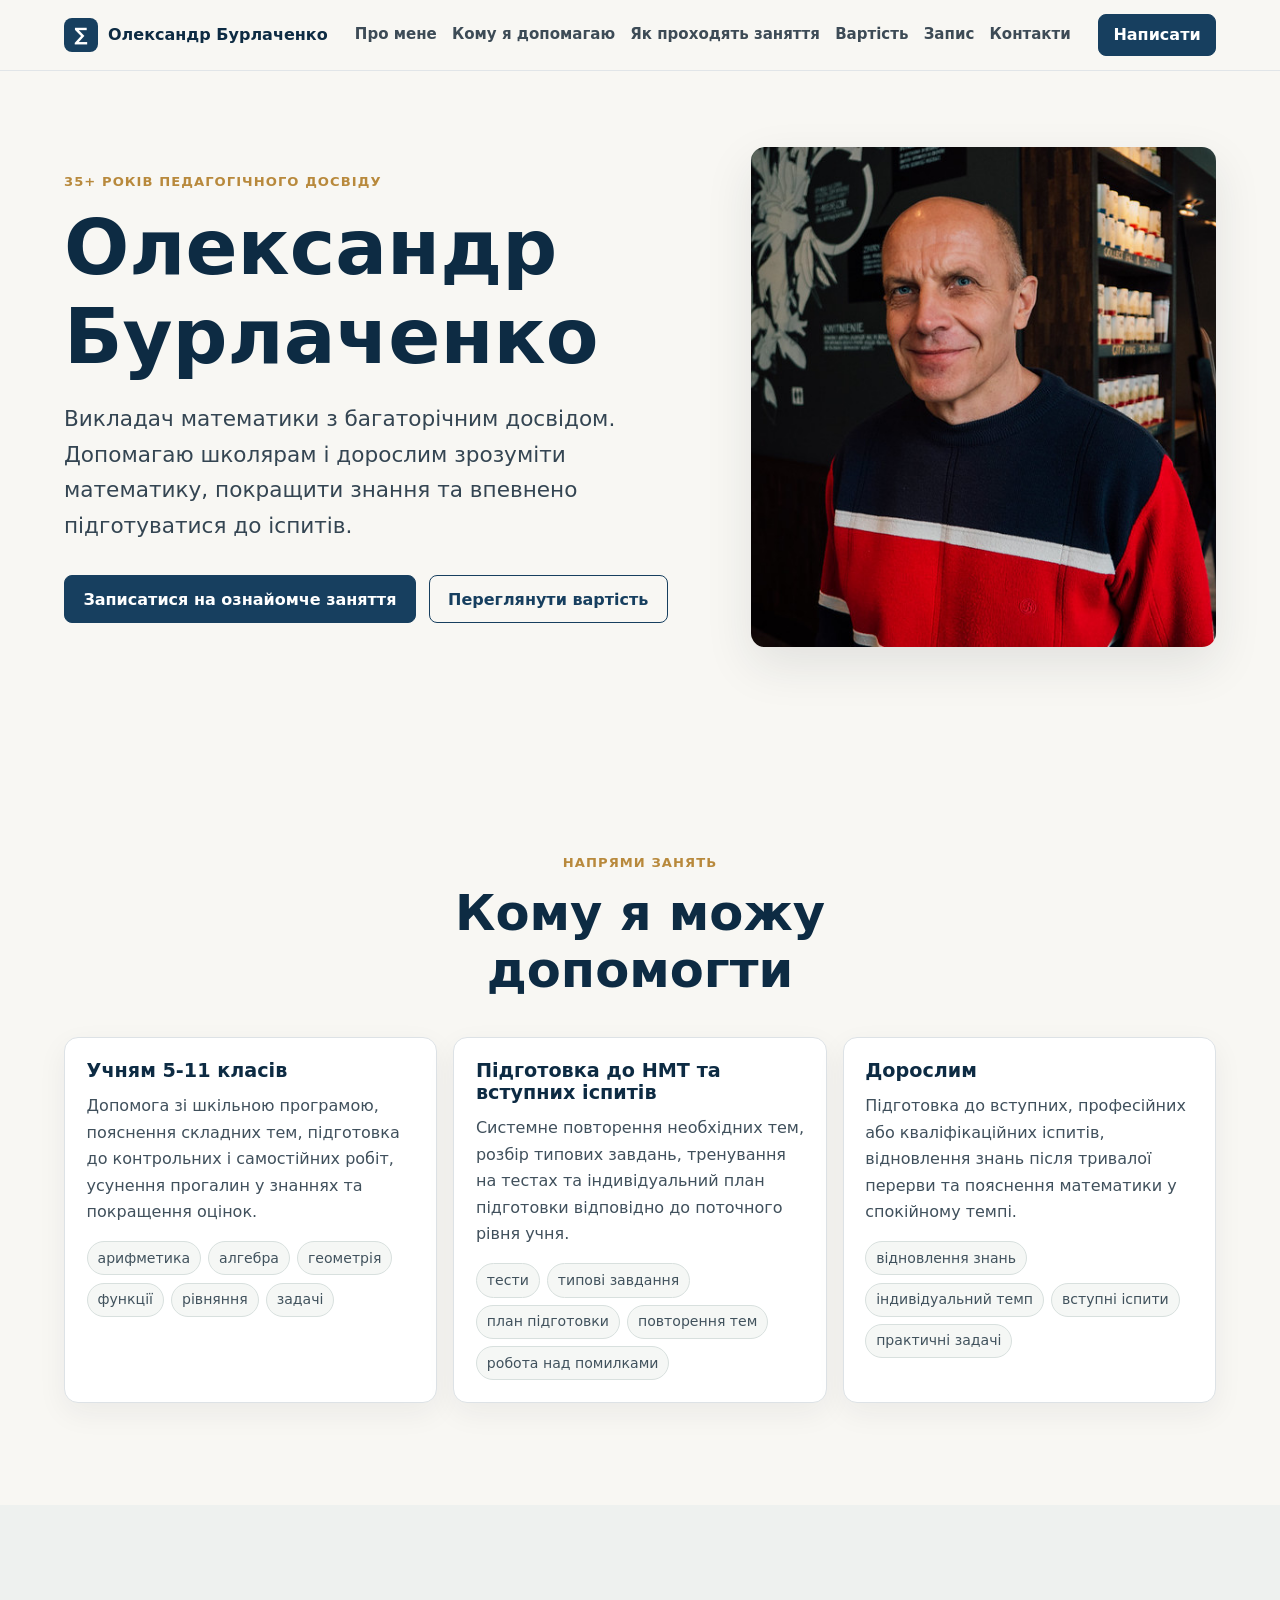
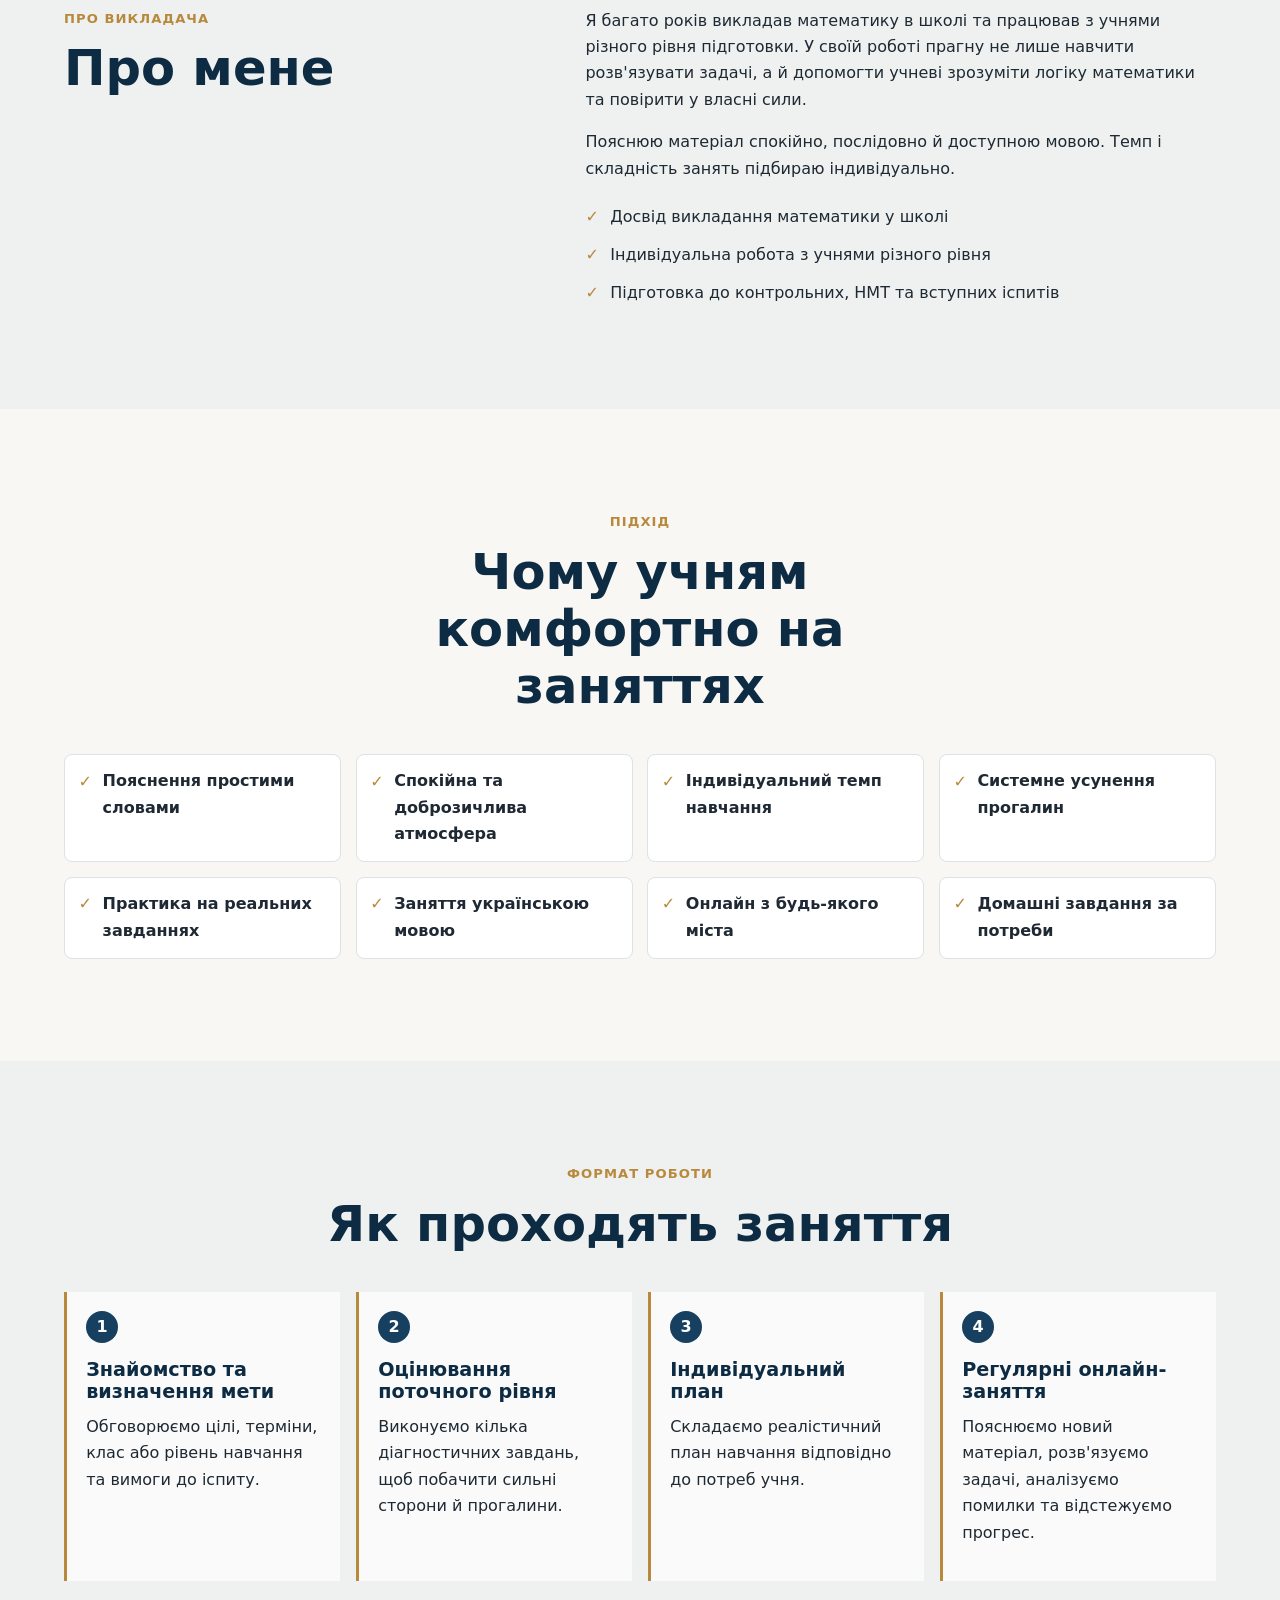
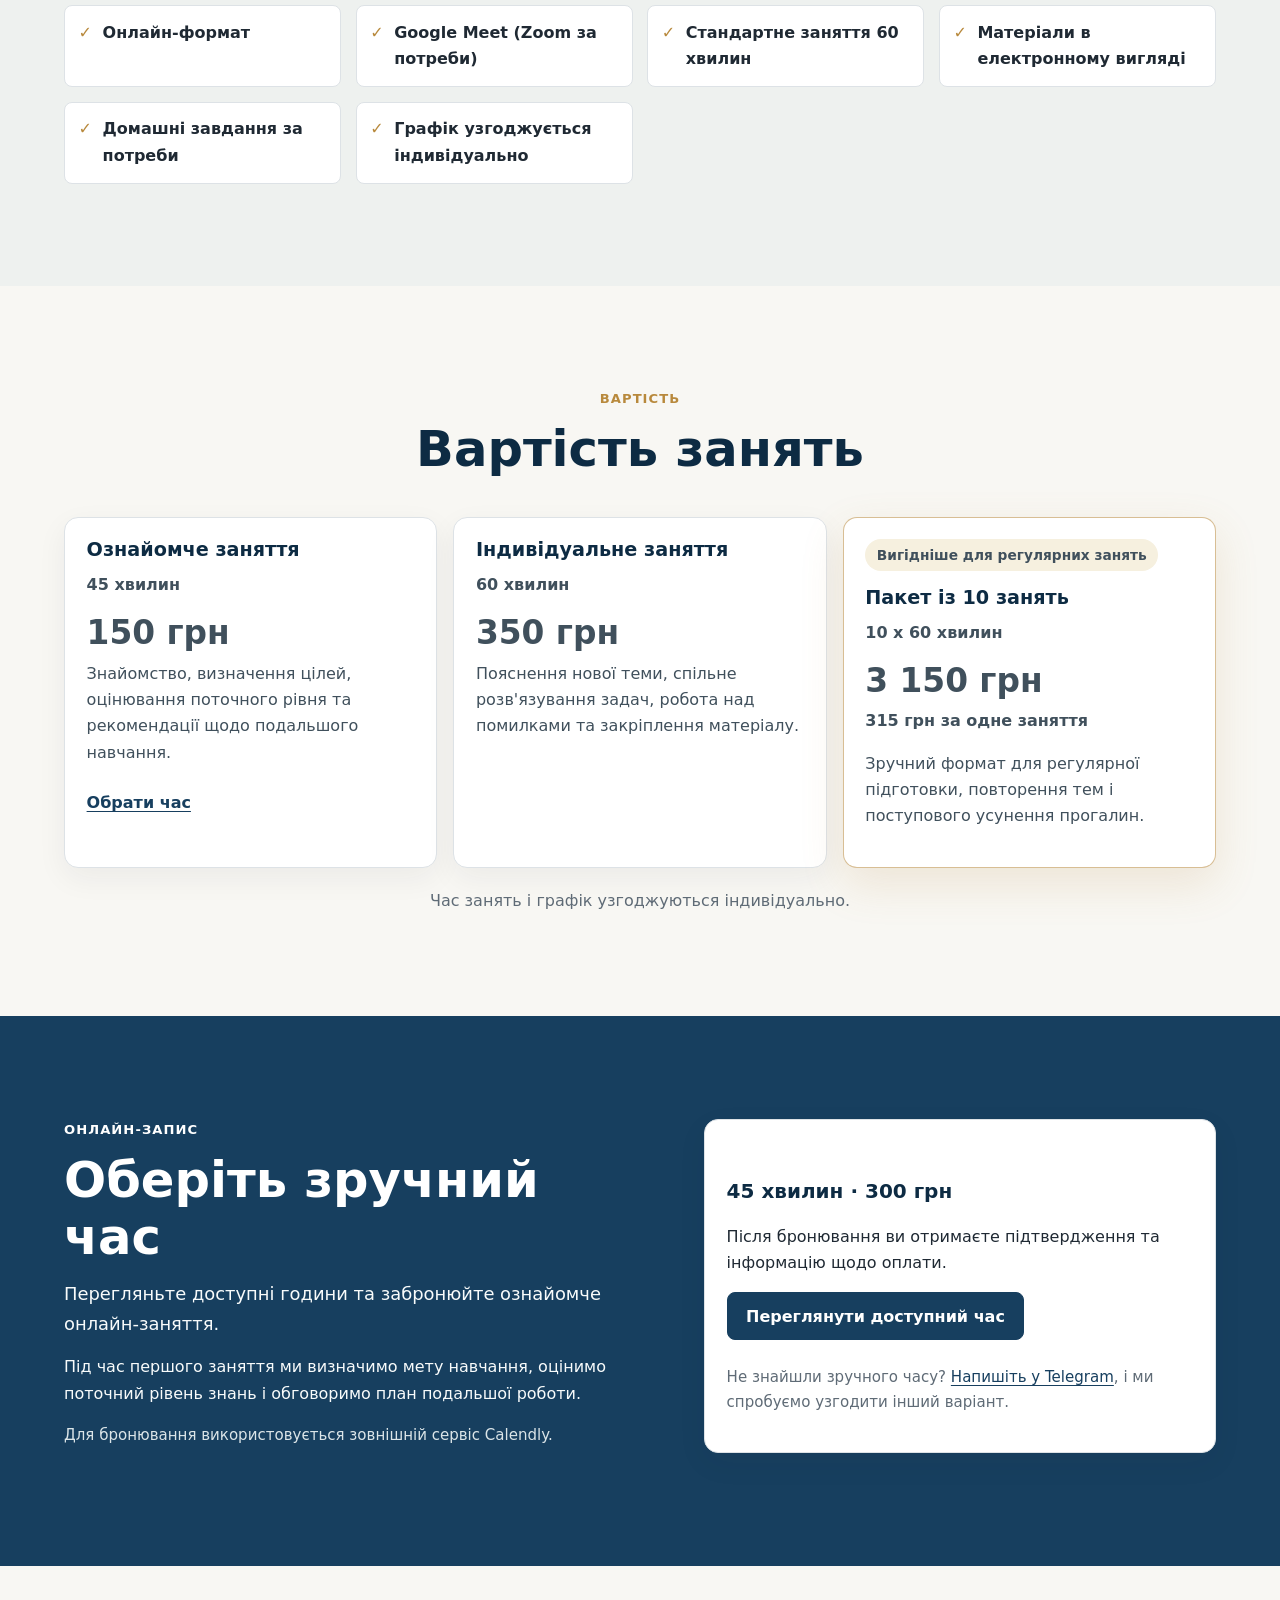
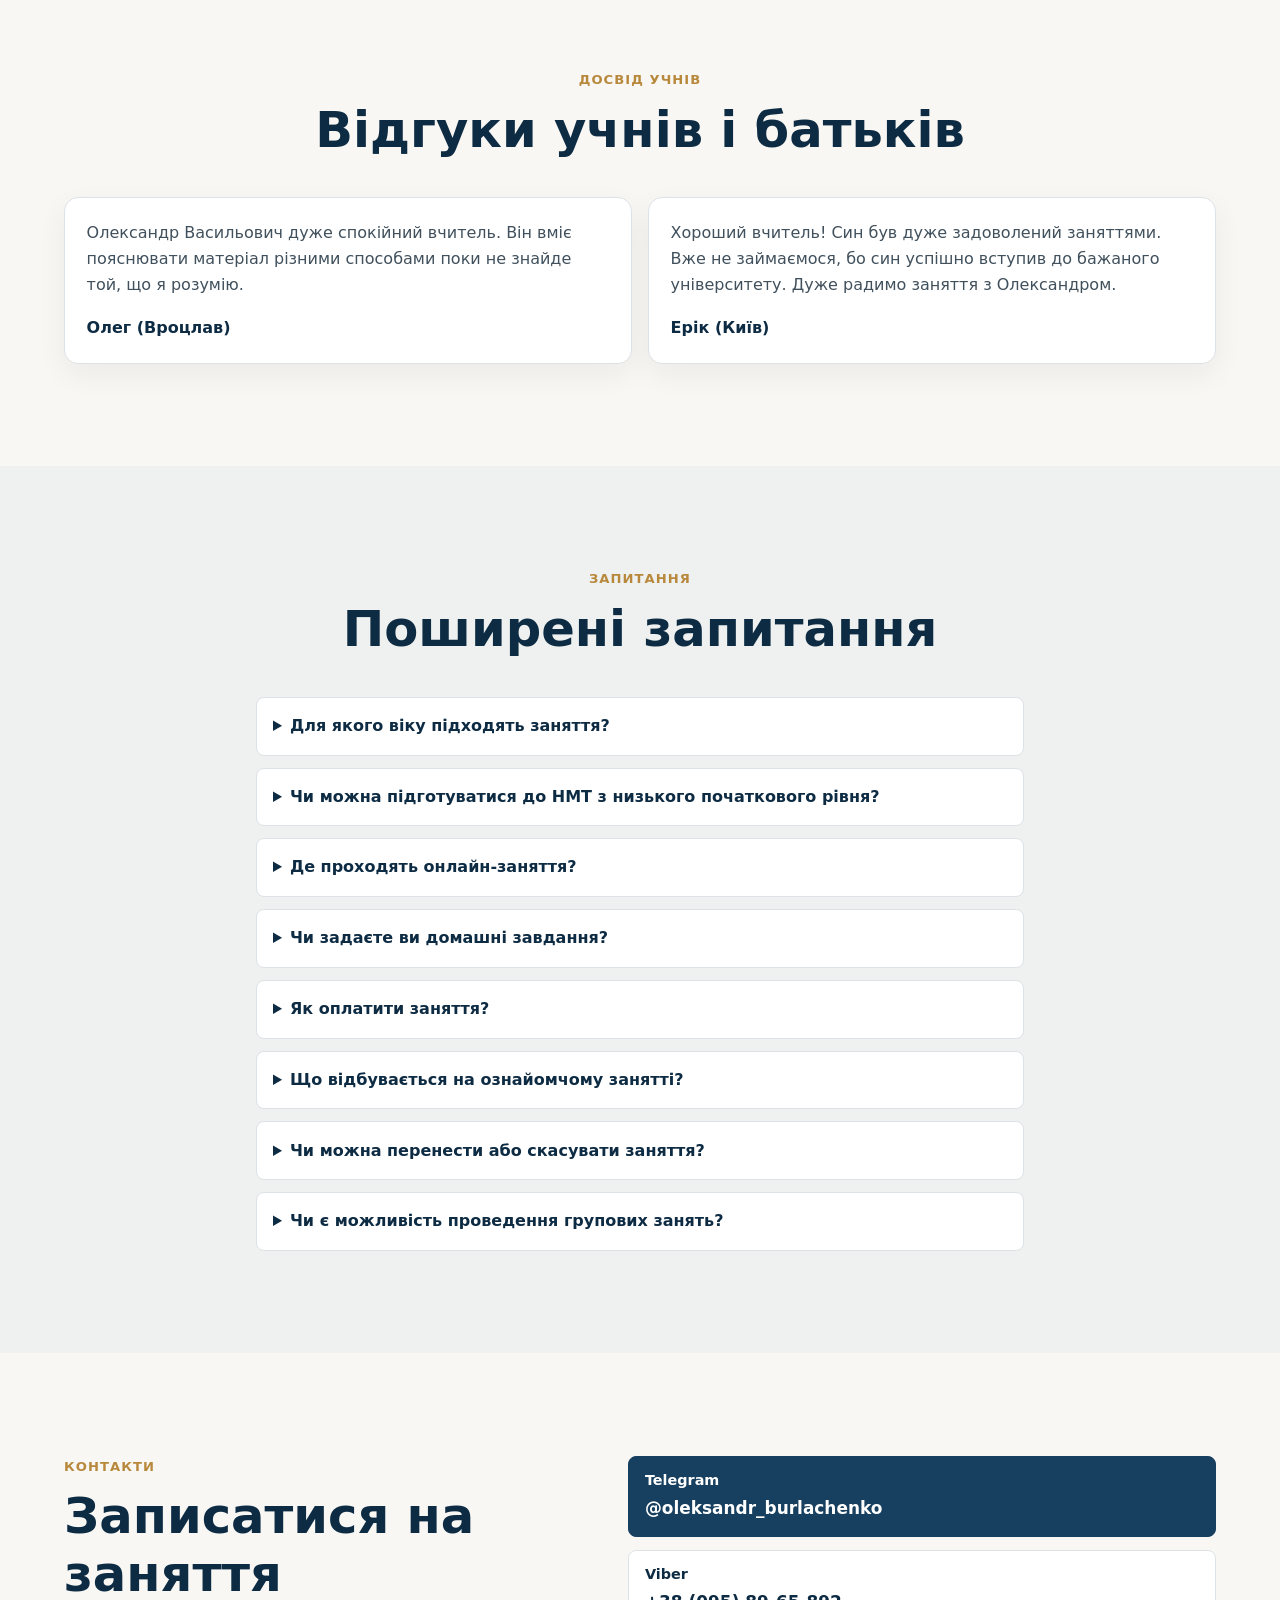
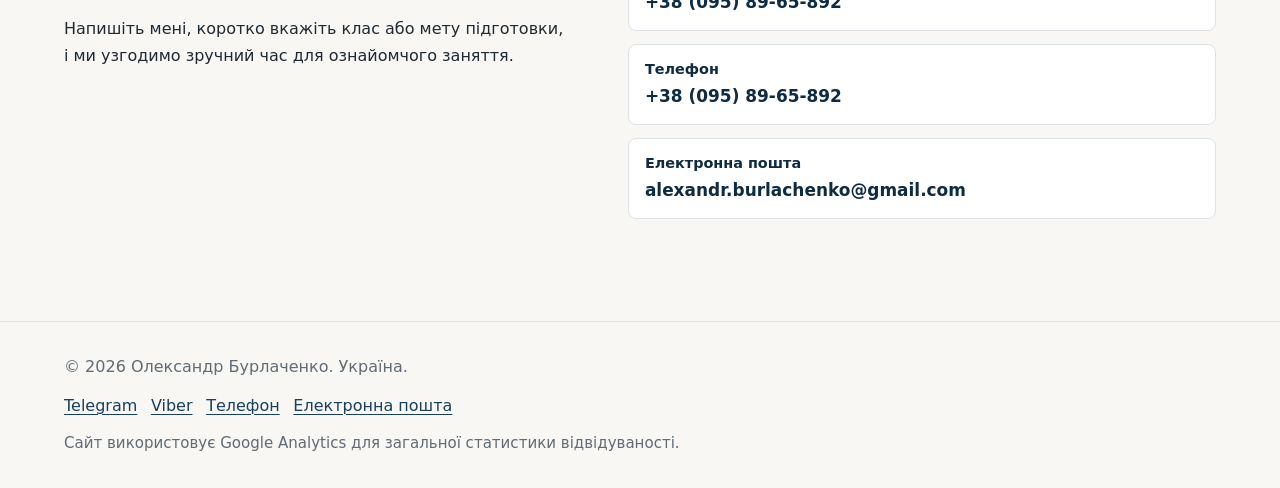
==== index.html @ 0cbf322b "Deploy website" ====
<!DOCTYPE html><html lang="uk"><head><meta charset="utf-8"><meta name="viewport" content="width=device-width, initial-scale=1"><title>Олександр Бурлаченко — онлайн-викладач математики</title><meta name="description" content="Онлайн-заняття з математики для учнів 5-11 класів і дорослих. Підготовка до НМТ та вступних іспитів, допомога зі шкільною програмою."><link rel="canonical" href="https://oleksandr.burlachenko.com/"><link rel="icon" href="/favicon.svg" type="image/svg+xml"><link rel="manifest" href="/site.webmanifest"><meta name="theme-color" content="#173f5f"><meta property="og:type" content="website"><meta property="og:title" content="Олександр Бурлаченко — онлайн-викладач математики"><meta property="og:description" content="Онлайн-заняття з математики для учнів 5-11 класів і дорослих. Підготовка до НМТ та вступних іспитів, допомога зі шкільною програмою."><meta property="og:url" content="https://oleksandr.burlachenko.com/"><meta property="og:image" content="https://oleksandr.burlachenko.com/images/og-image.webp"><meta property="og:locale" content="uk_UA"><meta name="twitter:card" content="summary_large_image"><meta name="twitter:title" content="Олександр Бурлаченко — онлайн-викладач математики"><meta name="twitter:description" content="Онлайн-заняття з математики для учнів 5-11 класів і дорослих. Підготовка до НМТ та вступних іспитів, допомога зі шкільною програмою."><meta name="twitter:image" content="https://oleksandr.burlachenko.com/images/og-image.webp"><script async src="https://www.googletagmanager.com/gtag/js?id=G-PFE939JR4S"></script><script>window.dataLayer = window.dataLayer || [];
function gtag(){dataLayer.push(arguments);}
gtag("js", new Date());
gtag("config", "G-PFE939JR4S");</script><script type="application/ld+json">{"@context":"https://schema.org","@type":"Person","name":"Олександр Бурлаченко","jobTitle":"Онлайн-викладач математики","url":"https://oleksandr.burlachenko.com","image":"https://oleksandr.burlachenko.com/images/teacher-portrait.jpg","address":{"@type":"PostalAddress","addressCountry":"UA"},"sameAs":["https://t.me/oleksandr_burlachenko"]}</script><script type="application/ld+json">{"@context":"https://schema.org","@type":"Service","name":"Онлайн-заняття з математики","description":"Онлайн-заняття з математики для учнів 5-11 класів і дорослих. Підготовка до НМТ та вступних іспитів, допомога зі шкільною програмою.","provider":{"@type":"Person","name":"Олександр Бурлаченко"},"areaServed":"Україна","serviceType":"Онлайн-репетиторство з математики","offers":[{"@type":"Offer","name":"Ознайомче заняття","price":150,"priceCurrency":"UAH","description":"Знайомство, визначення цілей, оцінювання поточного рівня та рекомендації щодо подальшого навчання."},{"@type":"Offer","name":"Індивідуальне заняття","price":350,"priceCurrency":"UAH","description":"Пояснення нової теми, спільне розв'язування задач, робота над помилками та закріплення матеріалу."},{"@type":"Offer","name":"Пакет із 10 занять","price":3150,"priceCurrency":"UAH","description":"Зручний формат для регулярної підготовки, повторення тем і поступового усунення прогалин."}],"potentialAction":{"@type":"ReserveAction","target":"https://calendly.com/alexandr-burlachenko/45min","name":"Ознайомче заняття"}}</script><link rel="stylesheet" href="/_astro/BaseLayout.DnYz9kGp.css"></head><body><header class="site-header"><div class="container header-inner"><a class="brand" href="/" aria-label="Олександр Бурлаченко, головна сторінка"><span class="brand-mark" aria-hidden="true">∑</span><span>Олександр Бурлаченко</span></a><nav class="nav" aria-label="Основна навігація"><a href="#about">Про мене</a><a href="#audience">Кому я допомагаю</a><a href="#process">Як проходять заняття</a><a href="#pricing">Вартість</a><a href="#booking">Запис</a><a href="#contact">Контакти</a></nav><a class="button button-small" href="https://t.me/oleksandr_burlachenko" target="_blank" rel="noopener noreferrer">Написати</a></div></header><main><section class="hero section"><div class="container hero-grid"><div class="hero-copy"><p class="eyebrow">35+ років педагогічного досвіду</p><h1>Олександр Бурлаченко</h1><p class="lead">Викладач математики з багаторічним досвідом. Допомагаю школярам і дорослим зрозуміти математику, покращити знання та впевнено підготуватися до іспитів.</p><div class="hero-actions"><a class="button" href="#booking">Записатися на ознайомче заняття</a><a class="button button-secondary" href="#pricing">Переглянути вартість</a></div></div><figure class="portrait-wrap"><img src="/images/teacher-portrait.jpg" width="780" height="500" alt="Портрет викладача математики Олександр Бурлаченко" decoding="async" fetchpriority="high"></figure></div></section><section id="audience" class="section"><div class="container"><div class="section-heading"><p class="eyebrow">Напрями занять</p><h2>Кому я можу допомогти</h2></div><div class="card-grid"><article class="card"><h3>Учням 5-11 класів</h3><p>Допомога зі шкільною програмою, пояснення складних тем, підготовка до контрольних і самостійних робіт, усунення прогалин у знаннях та покращення оцінок.</p><ul class="tag-list" aria-label="Теми: Учням 5-11 класів"><li>арифметика</li><li>алгебра</li><li>геометрія</li><li>функції</li><li>рівняння</li><li>задачі</li></ul></article><article class="card"><h3>Підготовка до НМТ та вступних іспитів</h3><p>Системне повторення необхідних тем, розбір типових завдань, тренування на тестах та індивідуальний план підготовки відповідно до поточного рівня учня.</p><ul class="tag-list" aria-label="Теми: Підготовка до НМТ та вступних іспитів"><li>тести</li><li>типові завдання</li><li>план підготовки</li><li>повторення тем</li><li>робота над помилками</li></ul></article><article class="card"><h3>Дорослим</h3><p>Підготовка до вступних, професійних або кваліфікаційних іспитів, відновлення знань після тривалої перерви та пояснення математики у спокійному темпі.</p><ul class="tag-list" aria-label="Теми: Дорослим"><li>відновлення знань</li><li>індивідуальний темп</li><li>вступні іспити</li><li>практичні задачі</li></ul></article></div></div></section><section id="about" class="section section-muted"><div class="container two-column"><div class="section-heading left"><p class="eyebrow">Про викладача</p><h2>Про мене</h2></div><div class="prose"><p>Я багато років викладав математику в школі та працював з учнями різного рівня підготовки. У своїй роботі прагну не лише навчити розв&#39;язувати задачі, а й допомогти учневі зрозуміти логіку математики та повірити у власні сили.</p><p>Пояснюю матеріал спокійно, послідовно й доступною мовою. Темп і складність занять підбираю індивідуально.</p><ul class="check-list"><li>Досвід викладання математики у школі</li><li>Індивідуальна робота з учнями різного рівня</li><li>Підготовка до контрольних, НМТ та вступних іспитів</li></ul></div></div></section><section class="section"><div class="container"><div class="section-heading"><p class="eyebrow">Підхід</p><h2>Чому учням комфортно на заняттях</h2></div><ul class="benefit-grid"><li>Пояснення простими словами</li><li>Спокійна та доброзичлива атмосфера</li><li>Індивідуальний темп навчання</li><li>Системне усунення прогалин</li><li>Практика на реальних завданнях</li><li>Заняття українською мовою</li><li>Онлайн з будь-якого міста</li><li>Домашні завдання за потреби</li></ul></div></section><section id="process" class="section section-muted"><div class="container"><div class="section-heading"><p class="eyebrow">Формат роботи</p><h2>Як проходять заняття</h2></div><div class="steps"><article class="step"><span aria-hidden="true">1</span><h3>Знайомство та визначення мети</h3><p>Обговорюємо цілі, терміни, клас або рівень навчання та вимоги до іспиту.</p></article><article class="step"><span aria-hidden="true">2</span><h3>Оцінювання поточного рівня</h3><p>Виконуємо кілька діагностичних завдань, щоб побачити сильні сторони й прогалини.</p></article><article class="step"><span aria-hidden="true">3</span><h3>Індивідуальний план</h3><p>Складаємо реалістичний план навчання відповідно до потреб учня.</p></article><article class="step"><span aria-hidden="true">4</span><h3>Регулярні онлайн-заняття</h3><p>Пояснюємо новий матеріал, розв&#39;язуємо задачі, аналізуємо помилки та відстежуємо прогрес.</p></article></div><ul class="detail-list"><li>Онлайн-формат</li><li>Google Meet (Zoom за потреби)</li><li>Стандартне заняття 60 хвилин</li><li>Матеріали в електронному вигляді</li><li>Домашні завдання за потреби</li><li>Графік узгоджується індивідуально</li></ul></div></section><section id="pricing" class="section"><div class="container"><div class="section-heading"><p class="eyebrow">Вартість</p><h2>Вартість занять</h2></div><div class="pricing-grid"><article class="price-card"><h3>Ознайомче заняття</h3><p class="duration">45 хвилин</p><p class="price">150 грн</p><p>Знайомство, визначення цілей, оцінювання поточного рівня та рекомендації щодо подальшого навчання.</p><a class="text-link" href="#booking">Обрати час</a></article><article class="price-card"><h3>Індивідуальне заняття</h3><p class="duration">60 хвилин</p><p class="price">350 грн</p><p>Пояснення нової теми, спільне розв&#39;язування задач, робота над помилками та закріплення матеріалу.</p></article><article class="price-card highlighted"><p class="badge">Вигідніше для регулярних занять</p><h3>Пакет із 10 занять</h3><p class="duration">10 x 60 хвилин</p><p class="price">3 150 грн</p><p class="price-note">315 грн за одне заняття</p><p>Зручний формат для регулярної підготовки, повторення тем і поступового усунення прогалин.</p></article></div><p class="section-note">Час занять і графік узгоджуються індивідуально.</p></div></section><section id="booking" class="section section-accent"><div class="container booking-panel"><div><p class="eyebrow">Онлайн-запис</p><h2>Оберіть зручний час</h2><p class="lead-small">Перегляньте доступні години та забронюйте ознайомче онлайн-заняття.</p><p>Під час першого заняття ми визначимо мету навчання, оцінимо поточний рівень знань і обговоримо план подальшої роботи.</p><p class="privacy-note">Для бронювання використовується зовнішній сервіс Calendly.</p></div><div class="booking-card" data-calendly-booking><h3>Ознайомче заняття</h3><p class="booking-summary">45 хвилин · 300 грн</p><p>Після бронювання ви отримаєте підтвердження та інформацію щодо оплати.</p><a class="button" href="https://calendly.com/alexandr-burlachenko/45min" target="_blank" rel="noopener noreferrer" aria-label="Переглянути доступний час у Calendly, відкриється на новій сторінці">Переглянути доступний час<span class="sr-only"> — відкриється на новій сторінці</span></a><p class="fallback-contact"><br>Не знайшли зручного часу? <a href="https://t.me/oleksandr_burlachenko" target="_blank" rel="noopener noreferrer">Напишіть у Telegram</a>, і ми спробуємо узгодити інший варіант.</p></div></div></section><section class="section"><div class="container"><div class="section-heading"><p class="eyebrow">Досвід учнів</p><h2>Відгуки учнів і батьків</h2></div><div class="testimonial-grid"><blockquote class="testimonial"><p>Олександр Васильович дуже спокійний вчитель. Він вміє пояснювати матеріал різними способами поки не знайде той, що я розумію.</p><footer>Олег (Вроцлав)</footer></blockquote><blockquote class="testimonial"><p>Хороший вчитель! Син був дуже задоволений заняттями. Вже не займаємося, бо син успішно вступив до бажаного університету. Дуже радимо заняття з Олександром.</p><footer>Ерік (Київ)</footer></blockquote></div></div></section><section class="section section-muted"><div class="container narrow"><div class="section-heading"><p class="eyebrow">Запитання</p><h2>Поширені запитання</h2></div><div class="faq-list"><details><summary>Для якого віку підходять заняття?</summary><p>Заняття підходять для учнів 5-11 класів, абітурієнтів і дорослих, яким потрібно відновити або систематизувати знання з математики.</p></details><details><summary>Чи можна підготуватися до НМТ з низького початкового рівня?</summary><p>Так, але план і темп підготовки залежать від поточного рівня, часу до іспиту та регулярності занять. На ознайомчому занятті ми визначимо реалістичний маршрут.</p></details><details><summary>Де проходять онлайн-заняття?</summary><p>Заняття проходять онлайн через узгоджену платформу відеозв&#39;язку (Google Meet або Zoom). Матеріали та завдання надсилаються в електронному вигляді.</p></details><details><summary>Чи задаєте ви домашні завдання?</summary><p>Так, за потреби. Домашні завдання допомагають закріпити матеріал, але їхній обсяг підбирається індивідуально.</p></details><details><summary>Як оплатити заняття?</summary><p>Інформація для оплати надсилається після підтвердження заняття. Онлайн-оплата на сайті наразі не використовується.</p></details><details><summary>Що відбувається на ознайомчому занятті?</summary><p>Ми обговорюємо мету навчання, виконуємо кілька діагностичних завдань, визначаємо сильні сторони й прогалини та домовляємося про подальший план.</p></details><details><summary>Чи можна перенести або скасувати заняття?</summary><p>Так. Будь ласка, повідомте про перенесення або скасування якомога раніше, бажано не пізніше ніж за 6 годин до початку заняття.</p></details><details><summary>Чи є можливість проведення групових занять?</summary><p>Так. Будь-ласка пишіть на пошту або в Телеграм, щоб домовитися.</p></details></div></div></section><section id="contact" class="section"><div class="container contact-panel"><div><p class="eyebrow">Контакти</p><h2>Записатися на заняття</h2><p>Напишіть мені, коротко вкажіть клас або мету підготовки, і ми узгодимо зручний час для ознайомчого заняття.</p></div><div class="contact-actions" aria-label="Способи зв'язку"><a class="contact-link primary" href="https://t.me/oleksandr_burlachenko" target="_blank" rel="noopener noreferrer"><span>Telegram</span><strong>@oleksandr_burlachenko</strong></a><a class="contact-link" href="viber://chat?number=%2B380958965892"><span>Viber</span><strong>+38 (095) 89-65-892</strong></a><a class="contact-link" href="tel:+380958965892"><span>Телефон</span><strong>+38 (095) 89-65-892</strong></a><a class="contact-link" href="mailto:alexandr.burlachenko+lessons@gmail.com"><span>Електронна пошта</span><strong>alexandr.burlachenko@gmail.com</strong></a></div></div></section></main><footer class="site-footer"><div class="container footer-inner"><p>© 2026 Олександр Бурлаченко. Україна.</p><nav aria-label="Контакти у футері"><a href="https://t.me/oleksandr_burlachenko" target="_blank" rel="noopener noreferrer">Telegram</a><a href="viber://chat?number=%2B380958965892">Viber</a><a href="tel:+380958965892">Телефон</a><a href="mailto:alexandr.burlachenko+lessons@gmail.com">Електронна пошта</a></nav><p class="privacy-note">Сайт використовує Google Analytics для загальної статистики відвідуваності.</p></div></footer></body></html>
---- _astro/BaseLayout.DnYz9kGp.css ----
:root{--color-background:#f8f7f3;--color-surface:#fff;--color-text:#1f2933;--color-muted:#5f6b76;--color-primary:#173f5f;--color-primary-dark:#0d2b43;--color-accent:#b8893c;--color-accent-soft:#f6f0df;--color-border:#dde2e6;--color-focus:#855f15;--radius-sm:.5rem;--radius-md:.875rem;--content-width:72rem;--shadow-soft:0 18px 48px #1f29331a}*{box-sizing:border-box}html{scroll-behavior:smooth;scroll-padding-top:5rem}body{background:var(--color-background);color:var(--color-text);text-rendering:optimizelegibility;margin:0;font-family:Inter,ui-sans-serif,system-ui,-apple-system,BlinkMacSystemFont,Segoe UI,sans-serif;font-size:16px;line-height:1.65}body::selection{background:var(--color-accent-soft)}img,svg{max-width:100%;display:block}a{color:var(--color-primary);text-underline-offset:.18em;text-decoration-thickness:.08em}a:hover{color:var(--color-primary-dark)}:focus-visible{outline:3px solid var(--color-focus);outline-offset:4px}h1,h2,h3,p{margin-top:0}h1,h2,h3{color:var(--color-primary-dark);letter-spacing:0;line-height:1.15}h1{max-width:12ch;margin-bottom:1.25rem;font-size:clamp(2.45rem,8vw,4.8rem)}h2{margin-bottom:.85rem;font-size:clamp(2rem,5vw,3.1rem)}h3{margin-bottom:.7rem;font-size:1.2rem}p{margin-bottom:1rem}ul{margin:0;padding:0}.container{width:min(100% - 2rem, var(--content-width));margin-inline:auto}.narrow{width:min(100% - 2rem,48rem)}.section{padding:clamp(3.5rem,8vw,6.5rem) 0}.section-muted{background:#eef1ef}.section-accent{background:var(--color-primary);color:#f8fbfb}.section-accent h2,.section-accent h3,.section-accent .eyebrow{color:#fff}.section-heading{text-align:center;max-width:42rem;margin:0 auto 2.4rem}.section-heading.left{text-align:left;margin:0}.eyebrow{color:var(--color-accent);letter-spacing:.08em;text-transform:uppercase;margin-bottom:.7rem;font-size:.82rem;font-weight:760}.lead{color:#344552;max-width:41rem;font-size:clamp(1.12rem,2vw,1.35rem)}.lead-small{font-size:1.12rem}.button{border:1px solid var(--color-primary);border-radius:var(--radius-sm);background:var(--color-primary);color:#fff;text-align:center;cursor:pointer;justify-content:center;align-items:center;min-height:3rem;padding:.82rem 1.15rem;font-weight:760;line-height:1.2;text-decoration:none;display:inline-flex}.button:hover{background:var(--color-primary-dark);color:#fff}.button:disabled{cursor:wait;opacity:.78}.button-secondary{color:var(--color-primary);background:0 0}.button-secondary:hover{color:var(--color-primary-dark);background:#e9efe9}.button-small{white-space:nowrap;min-height:2.55rem;padding:.64rem .9rem}.text-link{margin-top:.5rem;font-weight:760;display:inline-flex}.site-header{z-index:20;backdrop-filter:blur(12px);background:#f8f7f3f0;border-bottom:1px solid #dde2e6cc;position:sticky;top:0}.header-inner{align-items:center;gap:1rem;min-height:4.35rem;display:flex}.brand{color:var(--color-primary-dark);align-items:center;gap:.65rem;font-weight:820;text-decoration:none;display:inline-flex}.brand-mark{border-radius:var(--radius-sm);background:var(--color-primary);color:#fff;place-items:center;width:2.1rem;height:2.1rem;font-size:1.15rem;display:inline-grid}.nav{flex-wrap:wrap;flex:1;justify-content:center;gap:.35rem .95rem;font-size:.94rem;display:flex}.nav a{color:#3d4b56;font-weight:650;text-decoration:none}.hero{padding-top:clamp(2.8rem,6vw,5rem)}.hero-grid{grid-template-columns:minmax(0,1.05fr) minmax(18rem,.8fr);align-items:center;gap:clamp(2rem,6vw,5rem);display:grid}.hero-actions{flex-wrap:wrap;gap:.8rem;margin-top:2rem;display:flex}.portrait-wrap{margin:0}.portrait-wrap img{aspect-ratio:3/2;border-radius:var(--radius-md);object-fit:cover;object-position:center;width:100%;box-shadow:var(--shadow-soft)}.portrait-wrap figcaption{color:var(--color-muted);text-align:center;margin-top:.85rem;font-size:.93rem}.card-grid,.pricing-grid{grid-template-columns:repeat(3,minmax(0,1fr));gap:1rem;display:grid}.testimonial-grid{grid-template-columns:repeat(auto-fit,minmax(min(100%,20rem),1fr));gap:1rem;display:grid}.card,.price-card,.testimonial,.booking-card{border:1px solid var(--color-border);border-radius:var(--radius-md);background:var(--color-surface);box-shadow:0 10px 30px #1f29330f}.card,.price-card,.testimonial{padding:1.35rem}.testimonial{margin:0}.testimonial p{color:#40505c}.testimonial footer{color:var(--color-primary-dark);margin-top:1rem;font-weight:760}.card p,.price-card p{color:#40505c}.tag-list{flex-wrap:wrap;gap:.45rem;list-style:none;display:flex}.tag-list li{color:#41525d;background:#f5f7f5;border:1px solid #d8e0de;border-radius:999px;padding:.28rem .62rem;font-size:.88rem}.two-column{grid-template-columns:minmax(14rem,.7fr) minmax(0,1fr);gap:clamp(2rem,7vw,5rem);display:grid}.prose{max-width:52rem}.check-list,.benefit-grid,.detail-list{list-style:none}.check-list{gap:.75rem;margin-top:1.35rem;display:grid}.check-list li,.benefit-grid li,.detail-list li{padding-left:1.55rem;position:relative}.check-list li:before,.benefit-grid li:before,.detail-list li:before{color:var(--color-accent);content:"✓";font-weight:820;position:absolute;left:0}.benefit-grid,.detail-list{grid-template-columns:repeat(4,minmax(0,1fr));gap:.9rem;display:grid}.benefit-grid li,.detail-list li{border:1px solid var(--color-border);border-radius:var(--radius-sm);background:var(--color-surface);min-height:4.25rem;padding:.85rem .9rem .85rem 2.35rem;font-weight:650}.benefit-grid li:before,.detail-list li:before{top:.86rem;left:.85rem}.steps{grid-template-columns:repeat(4,minmax(0,1fr));gap:1rem;display:grid}.step{border-left:3px solid var(--color-accent);background:#ffffffa3;padding:1.2rem;position:relative}.step span{background:var(--color-primary);color:#fff;border-radius:999px;place-items:center;width:2rem;height:2rem;margin-bottom:1rem;font-weight:820;display:inline-grid}.detail-list{margin-top:1.5rem}.price-card{flex-direction:column;display:flex}.price-card.highlighted{border-color:#b8893c8c;box-shadow:0 16px 44px #b8893c29}.badge{background:var(--color-accent-soft);color:#765815;border-radius:999px;width:fit-content;margin-bottom:1rem;padding:.28rem .72rem;font-size:.86rem;font-weight:760}.duration,.price-note{color:var(--color-muted);font-weight:650}.price{color:var(--color-primary-dark);margin-bottom:.6rem;font-size:2.05rem;font-weight:850;line-height:1.1}.section-note{color:var(--color-muted);text-align:center;margin:1.2rem 0 0}.booking-panel{grid-template-columns:minmax(0,.9fr) minmax(18rem,.8fr);align-items:start;gap:clamp(1.2rem,5vw,4rem);display:grid}.booking-card{color:var(--color-text);padding:1.35rem}.booking-summary{color:var(--color-primary-dark);font-size:1.25rem;font-weight:820}.privacy-note,.trust-note,.fallback-contact{color:var(--color-muted);font-size:.94rem}.section-accent .privacy-note{color:#dbe5e8}.booking-card .privacy-note,.booking-card .trust-note,.booking-card .fallback-contact{color:var(--color-muted)}.inline-scheduler{gap:.8rem;display:grid}.calendly-embed{border:1px solid var(--color-border);border-radius:var(--radius-sm);width:100%;max-width:100%;overflow:hidden}.faq-list{gap:.75rem;display:grid}details{border:1px solid var(--color-border);border-radius:var(--radius-sm);background:var(--color-surface)}summary{min-height:3.25rem;color:var(--color-primary-dark);cursor:pointer;padding:.95rem 1rem;font-weight:760}details p{color:#40505c;margin:0;padding:0 1rem 1rem}.contact-panel{grid-template-columns:minmax(0,.85fr) minmax(18rem,1fr);align-items:start;gap:clamp(1.5rem,6vw,4rem);display:grid}.contact-actions{gap:.8rem;display:grid}.contact-link{border:1px solid var(--color-border);border-radius:var(--radius-sm);background:var(--color-surface);min-height:4.2rem;color:var(--color-primary-dark);justify-content:start;gap:.12rem;padding:.8rem 1rem;text-decoration:none;display:grid}.contact-link.primary{border-color:var(--color-primary);background:var(--color-primary);color:#fff}.contact-link span{font-size:.9rem;font-weight:700}.contact-link strong{overflow-wrap:anywhere;font-size:1.06rem}.site-footer{border-top:1px solid var(--color-border);color:var(--color-muted);padding:2rem 0}.footer-inner{gap:.75rem;display:grid}.footer-inner p{margin:0}.footer-inner nav{flex-wrap:wrap;gap:.85rem;display:flex}.not-found{min-height:55vh}.sr-only{clip:rect(0, 0, 0, 0);white-space:nowrap;clip-path:inset(50%);width:1px;height:1px;position:absolute;overflow:hidden}@media (width<=980px){.header-inner{flex-wrap:wrap;align-items:flex-start;padding:.75rem 0}.nav{order:3;justify-content:flex-start;width:100%;padding-bottom:.15rem;overflow-x:auto}.hero-grid,.two-column,.booking-panel,.contact-panel{grid-template-columns:1fr}.portrait-wrap{max-width:28rem;margin-inline:auto}.card-grid,.pricing-grid,.testimonial-grid,.benefit-grid,.detail-list,.steps{grid-template-columns:repeat(2,minmax(0,1fr))}}@media (width<=640px){.container,.narrow{width:min(100% - 1rem, var(--content-width))}.section{padding:3rem 0}.brand{max-width:calc(100% - 6rem)}.brand span:last-child{overflow-wrap:anywhere}.button-small{margin-left:auto}.hero-actions,.button,.contact-link{width:100%}.card-grid,.pricing-grid,.testimonial-grid,.benefit-grid,.detail-list,.steps{grid-template-columns:1fr}.card,.price-card,.testimonial,.booking-card{padding:1rem}.nav a{align-items:center;min-height:2.75rem;display:inline-flex}}@media (prefers-reduced-motion:reduce){*,:before,:after{scroll-behavior:auto!important}}
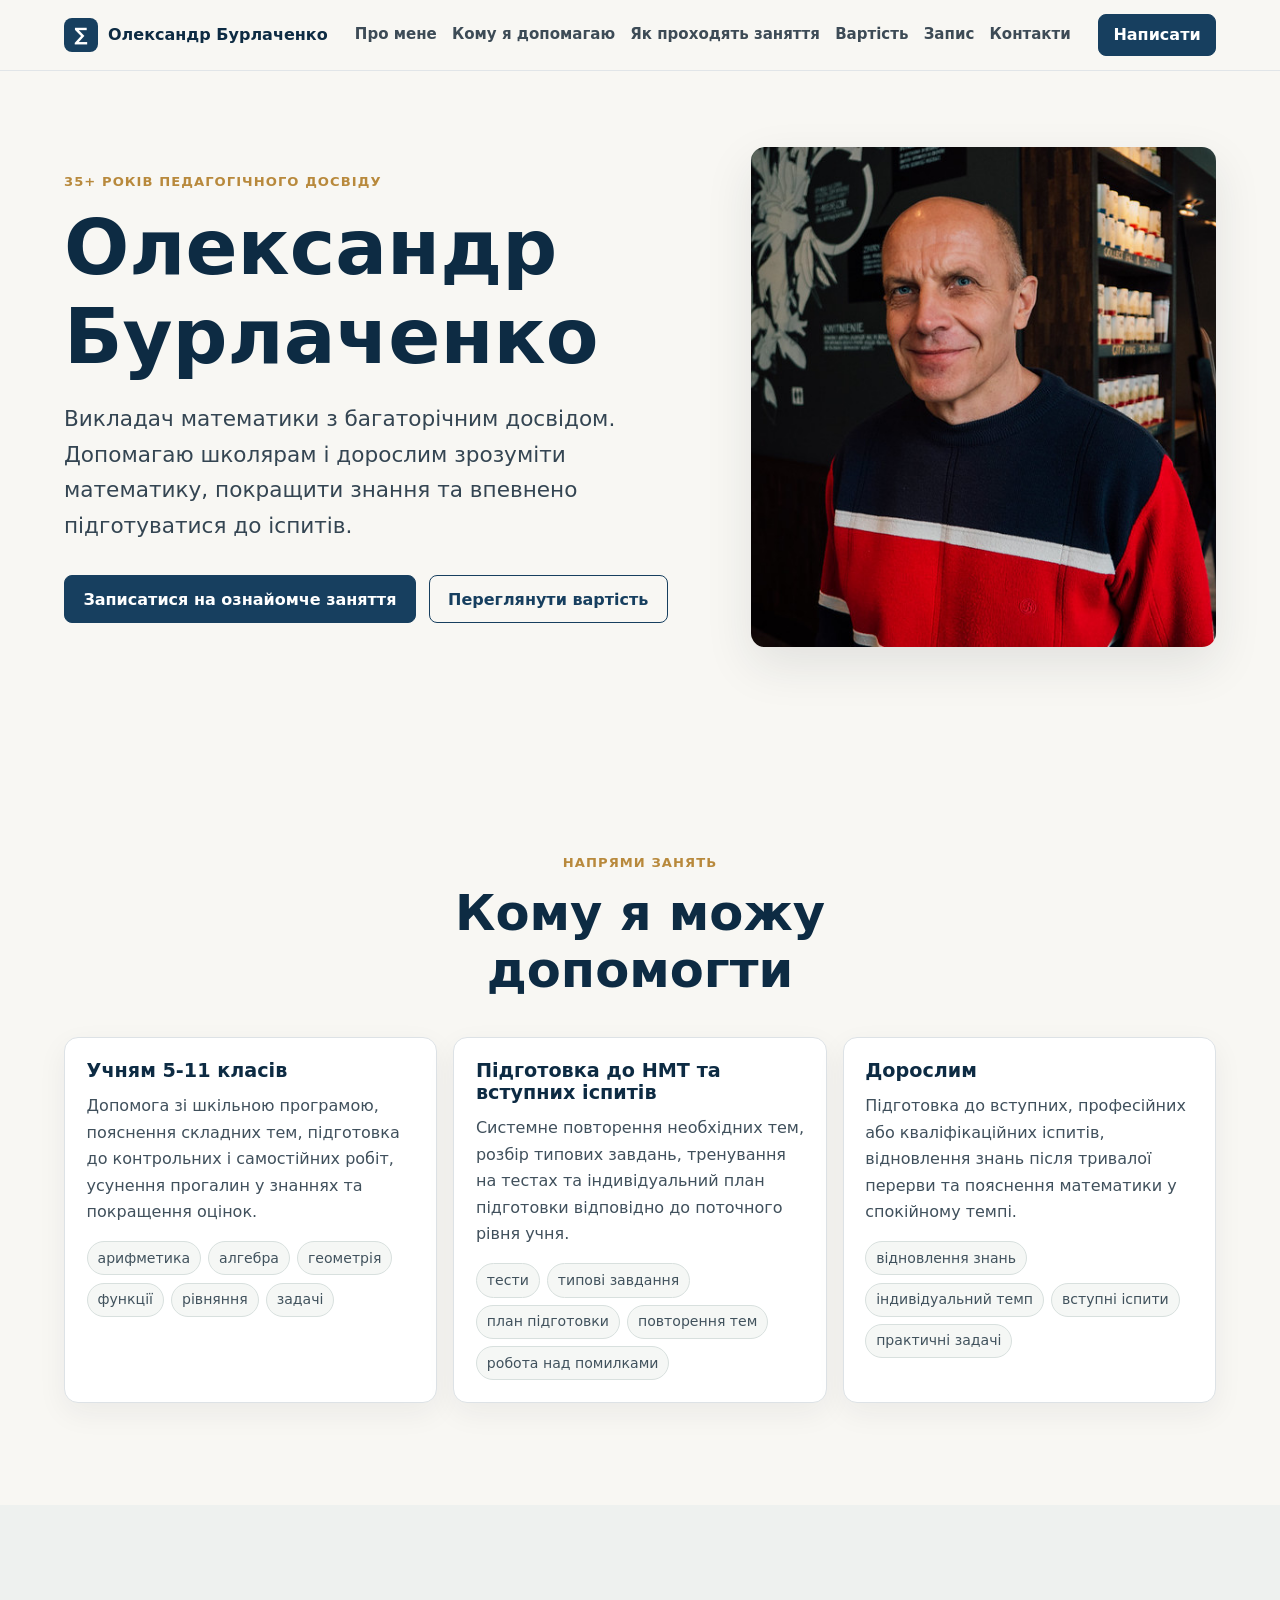
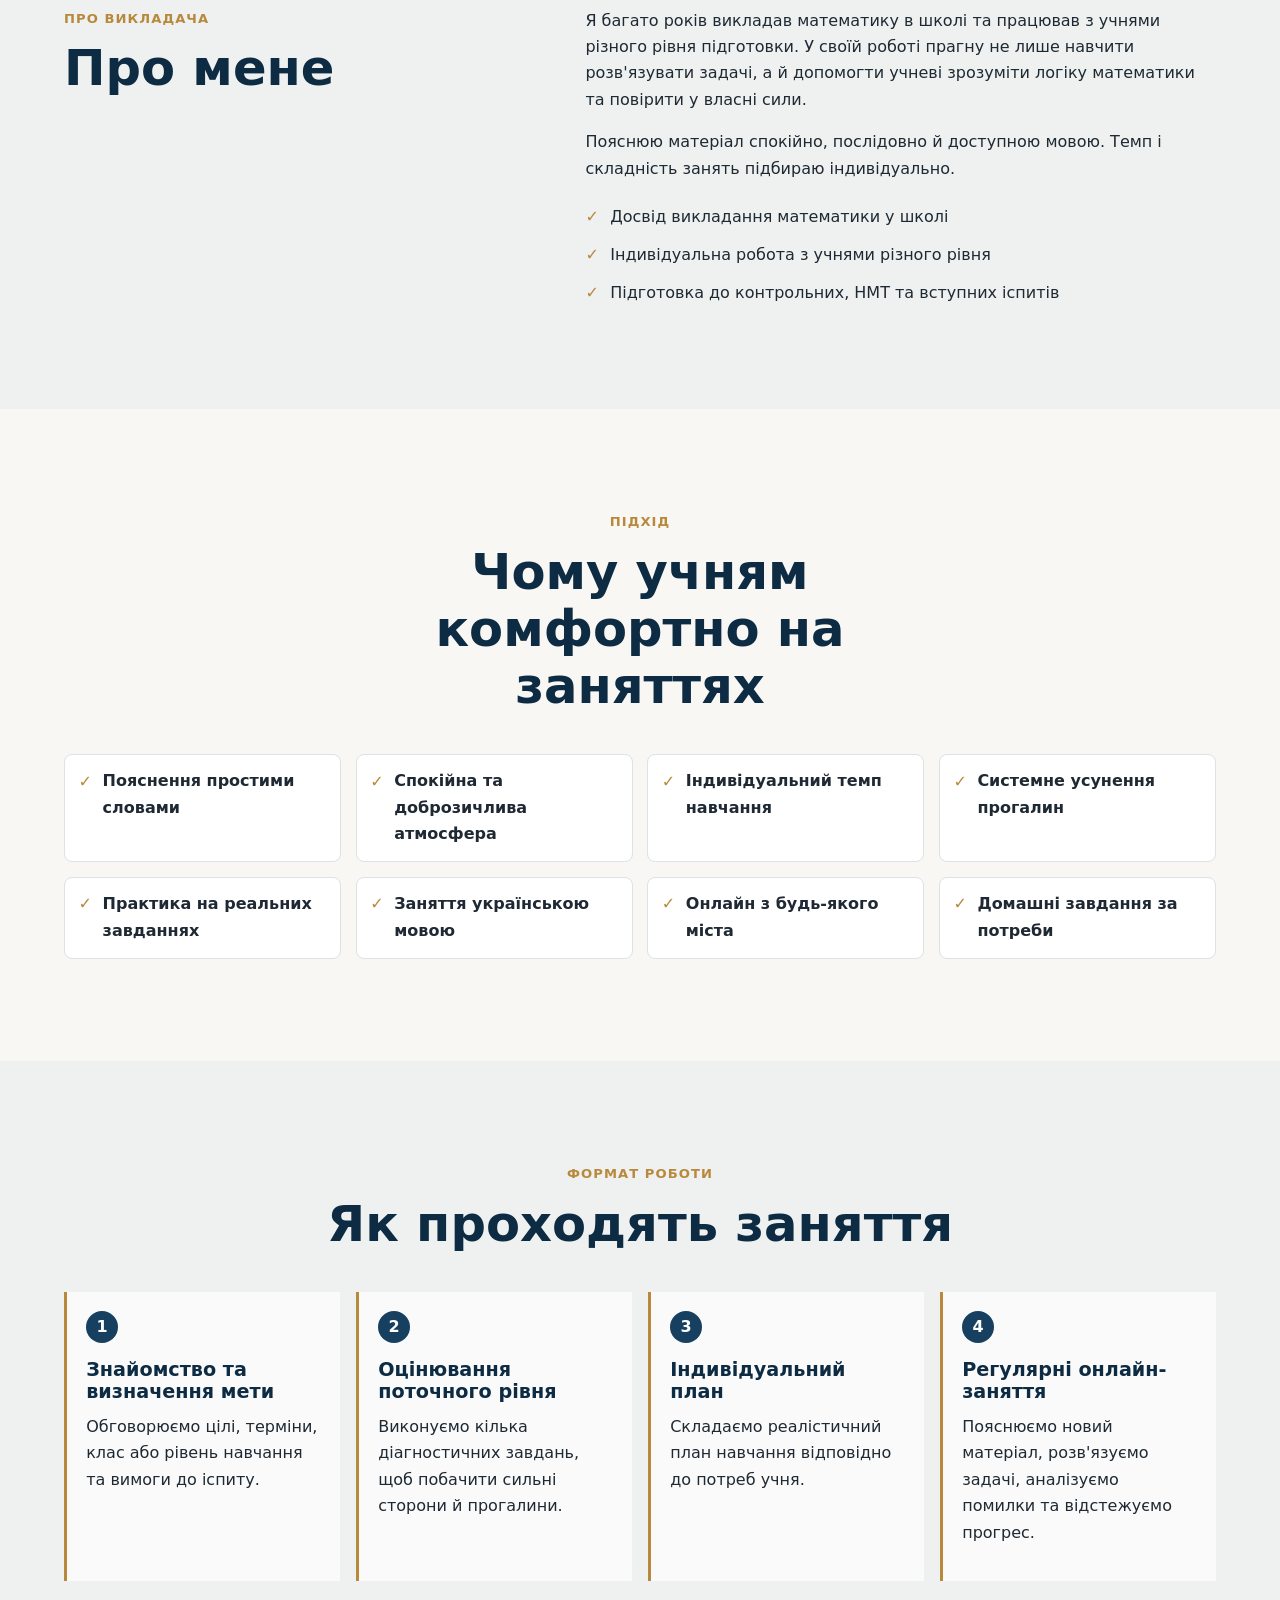
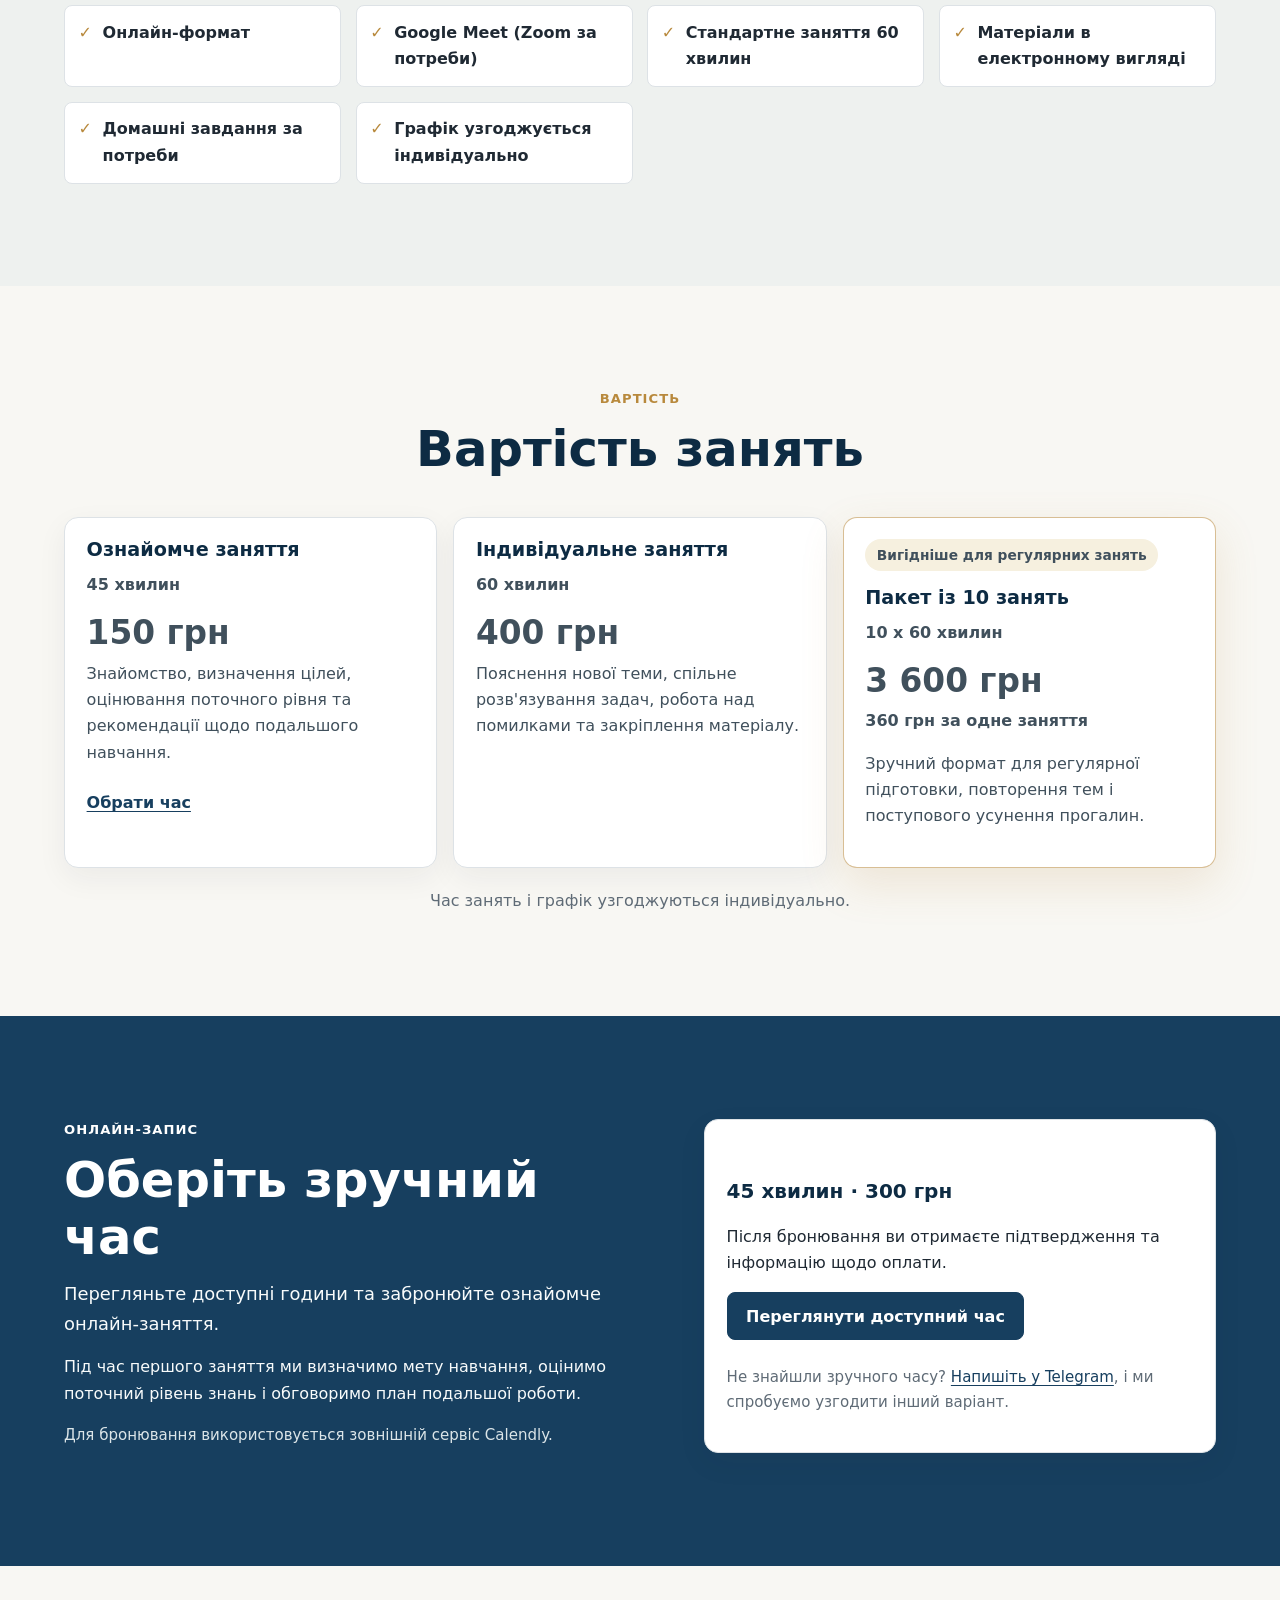
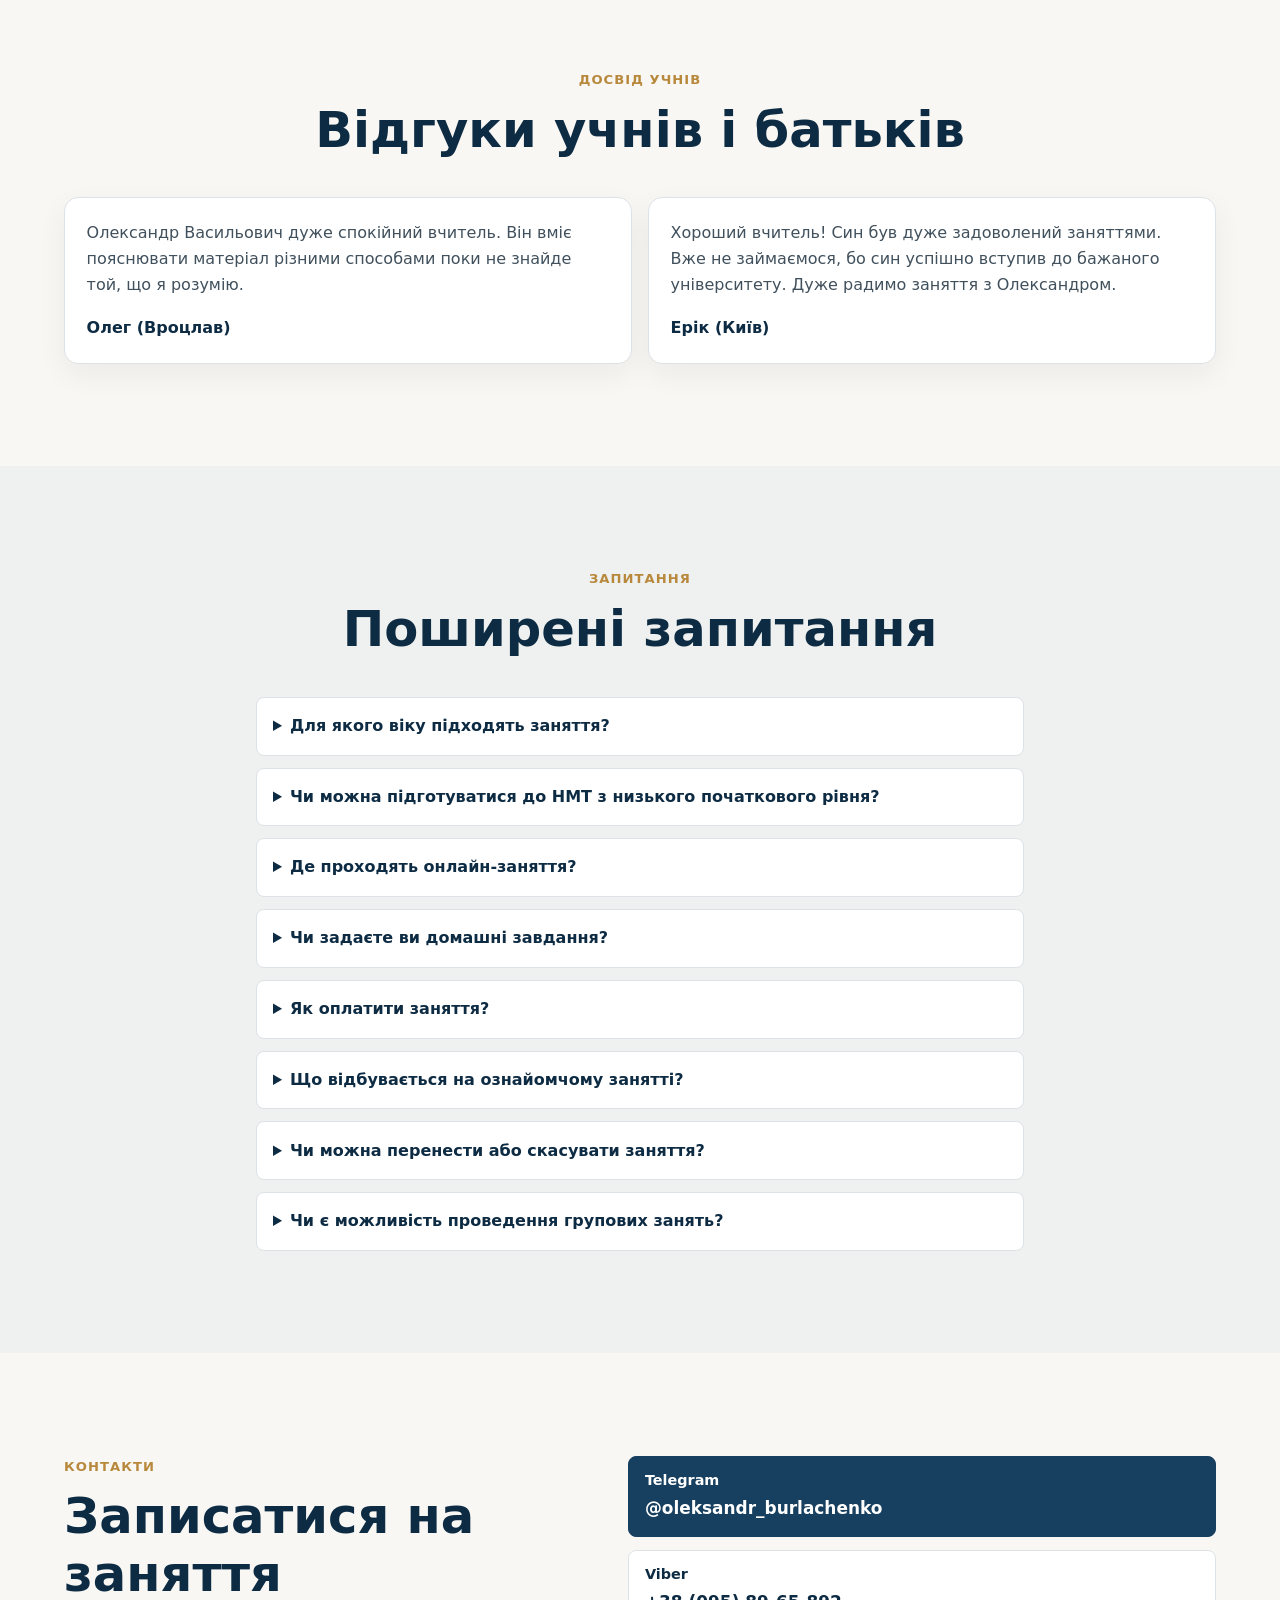
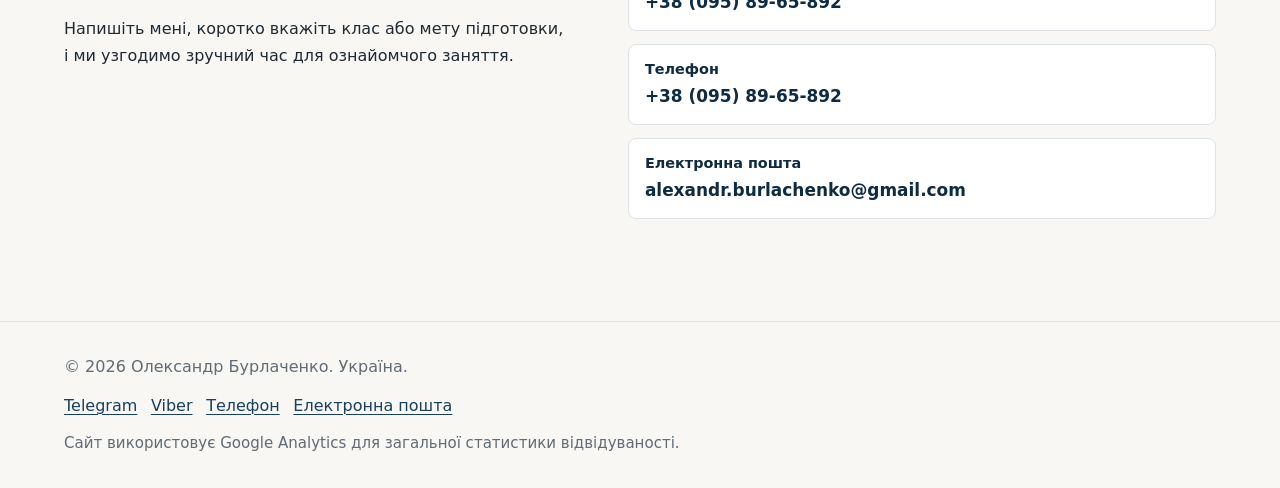
==== commit 1885209c: "Deploy website" ====
--- a/index.html
+++ b/index.html
@@ -1,4 +1,4 @@
 <!DOCTYPE html><html lang="uk"><head><meta charset="utf-8"><meta name="viewport" content="width=device-width, initial-scale=1"><title>Олександр Бурлаченко — онлайн-викладач математики</title><meta name="description" content="Онлайн-заняття з математики для учнів 5-11 класів і дорослих. Підготовка до НМТ та вступних іспитів, допомога зі шкільною програмою."><link rel="canonical" href="https://oleksandr.burlachenko.com/"><link rel="icon" href="/favicon.svg" type="image/svg+xml"><link rel="manifest" href="/site.webmanifest"><meta name="theme-color" content="#173f5f"><meta property="og:type" content="website"><meta property="og:title" content="Олександр Бурлаченко — онлайн-викладач математики"><meta property="og:description" content="Онлайн-заняття з математики для учнів 5-11 класів і дорослих. Підготовка до НМТ та вступних іспитів, допомога зі шкільною програмою."><meta property="og:url" content="https://oleksandr.burlachenko.com/"><meta property="og:image" content="https://oleksandr.burlachenko.com/images/og-image.webp"><meta property="og:locale" content="uk_UA"><meta name="twitter:card" content="summary_large_image"><meta name="twitter:title" content="Олександр Бурлаченко — онлайн-викладач математики"><meta name="twitter:description" content="Онлайн-заняття з математики для учнів 5-11 класів і дорослих. Підготовка до НМТ та вступних іспитів, допомога зі шкільною програмою."><meta name="twitter:image" content="https://oleksandr.burlachenko.com/images/og-image.webp"><script async src="https://www.googletagmanager.com/gtag/js?id=G-PFE939JR4S"></script><script>window.dataLayer = window.dataLayer || [];
 function gtag(){dataLayer.push(arguments);}
 gtag("js", new Date());
-gtag("config", "G-PFE939JR4S");</script><script type="application/ld+json">{"@context":"https://schema.org","@type":"Person","name":"Олександр Бурлаченко","jobTitle":"Онлайн-викладач математики","url":"https://oleksandr.burlachenko.com","image":"https://oleksandr.burlachenko.com/images/teacher-portrait.jpg","address":{"@type":"PostalAddress","addressCountry":"UA"},"sameAs":["https://t.me/oleksandr_burlachenko"]}</script><script type="application/ld+json">{"@context":"https://schema.org","@type":"Service","name":"Онлайн-заняття з математики","description":"Онлайн-заняття з математики для учнів 5-11 класів і дорослих. Підготовка до НМТ та вступних іспитів, допомога зі шкільною програмою.","provider":{"@type":"Person","name":"Олександр Бурлаченко"},"areaServed":"Україна","serviceType":"Онлайн-репетиторство з математики","offers":[{"@type":"Offer","name":"Ознайомче заняття","price":150,"priceCurrency":"UAH","description":"Знайомство, визначення цілей, оцінювання поточного рівня та рекомендації щодо подальшого навчання."},{"@type":"Offer","name":"Індивідуальне заняття","price":350,"priceCurrency":"UAH","description":"Пояснення нової теми, спільне розв'язування задач, робота над помилками та закріплення матеріалу."},{"@type":"Offer","name":"Пакет із 10 занять","price":3150,"priceCurrency":"UAH","description":"Зручний формат для регулярної підготовки, повторення тем і поступового усунення прогалин."}],"potentialAction":{"@type":"ReserveAction","target":"https://calendly.com/alexandr-burlachenko/45min","name":"Ознайомче заняття"}}</script><link rel="stylesheet" href="/_astro/BaseLayout.DnYz9kGp.css"></head><body><header class="site-header"><div class="container header-inner"><a class="brand" href="/" aria-label="Олександр Бурлаченко, головна сторінка"><span class="brand-mark" aria-hidden="true">∑</span><span>Олександр Бурлаченко</span></a><nav class="nav" aria-label="Основна навігація"><a href="#about">Про мене</a><a href="#audience">Кому я допомагаю</a><a href="#process">Як проходять заняття</a><a href="#pricing">Вартість</a><a href="#booking">Запис</a><a href="#contact">Контакти</a></nav><a class="button button-small" href="https://t.me/oleksandr_burlachenko" target="_blank" rel="noopener noreferrer">Написати</a></div></header><main><section class="hero section"><div class="container hero-grid"><div class="hero-copy"><p class="eyebrow">35+ років педагогічного досвіду</p><h1>Олександр Бурлаченко</h1><p class="lead">Викладач математики з багаторічним досвідом. Допомагаю школярам і дорослим зрозуміти математику, покращити знання та впевнено підготуватися до іспитів.</p><div class="hero-actions"><a class="button" href="#booking">Записатися на ознайомче заняття</a><a class="button button-secondary" href="#pricing">Переглянути вартість</a></div></div><figure class="portrait-wrap"><img src="/images/teacher-portrait.jpg" width="780" height="500" alt="Портрет викладача математики Олександр Бурлаченко" decoding="async" fetchpriority="high"></figure></div></section><section id="audience" class="section"><div class="container"><div class="section-heading"><p class="eyebrow">Напрями занять</p><h2>Кому я можу допомогти</h2></div><div class="card-grid"><article class="card"><h3>Учням 5-11 класів</h3><p>Допомога зі шкільною програмою, пояснення складних тем, підготовка до контрольних і самостійних робіт, усунення прогалин у знаннях та покращення оцінок.</p><ul class="tag-list" aria-label="Теми: Учням 5-11 класів"><li>арифметика</li><li>алгебра</li><li>геометрія</li><li>функції</li><li>рівняння</li><li>задачі</li></ul></article><article class="card"><h3>Підготовка до НМТ та вступних іспитів</h3><p>Системне повторення необхідних тем, розбір типових завдань, тренування на тестах та індивідуальний план підготовки відповідно до поточного рівня учня.</p><ul class="tag-list" aria-label="Теми: Підготовка до НМТ та вступних іспитів"><li>тести</li><li>типові завдання</li><li>план підготовки</li><li>повторення тем</li><li>робота над помилками</li></ul></article><article class="card"><h3>Дорослим</h3><p>Підготовка до вступних, професійних або кваліфікаційних іспитів, відновлення знань після тривалої перерви та пояснення математики у спокійному темпі.</p><ul class="tag-list" aria-label="Теми: Дорослим"><li>відновлення знань</li><li>індивідуальний темп</li><li>вступні іспити</li><li>практичні задачі</li></ul></article></div></div></section><section id="about" class="section section-muted"><div class="container two-column"><div class="section-heading left"><p class="eyebrow">Про викладача</p><h2>Про мене</h2></div><div class="prose"><p>Я багато років викладав математику в школі та працював з учнями різного рівня підготовки. У своїй роботі прагну не лише навчити розв&#39;язувати задачі, а й допомогти учневі зрозуміти логіку математики та повірити у власні сили.</p><p>Пояснюю матеріал спокійно, послідовно й доступною мовою. Темп і складність занять підбираю індивідуально.</p><ul class="check-list"><li>Досвід викладання математики у школі</li><li>Індивідуальна робота з учнями різного рівня</li><li>Підготовка до контрольних, НМТ та вступних іспитів</li></ul></div></div></section><section class="section"><div class="container"><div class="section-heading"><p class="eyebrow">Підхід</p><h2>Чому учням комфортно на заняттях</h2></div><ul class="benefit-grid"><li>Пояснення простими словами</li><li>Спокійна та доброзичлива атмосфера</li><li>Індивідуальний темп навчання</li><li>Системне усунення прогалин</li><li>Практика на реальних завданнях</li><li>Заняття українською мовою</li><li>Онлайн з будь-якого міста</li><li>Домашні завдання за потреби</li></ul></div></section><section id="process" class="section section-muted"><div class="container"><div class="section-heading"><p class="eyebrow">Формат роботи</p><h2>Як проходять заняття</h2></div><div class="steps"><article class="step"><span aria-hidden="true">1</span><h3>Знайомство та визначення мети</h3><p>Обговорюємо цілі, терміни, клас або рівень навчання та вимоги до іспиту.</p></article><article class="step"><span aria-hidden="true">2</span><h3>Оцінювання поточного рівня</h3><p>Виконуємо кілька діагностичних завдань, щоб побачити сильні сторони й прогалини.</p></article><article class="step"><span aria-hidden="true">3</span><h3>Індивідуальний план</h3><p>Складаємо реалістичний план навчання відповідно до потреб учня.</p></article><article class="step"><span aria-hidden="true">4</span><h3>Регулярні онлайн-заняття</h3><p>Пояснюємо новий матеріал, розв&#39;язуємо задачі, аналізуємо помилки та відстежуємо прогрес.</p></article></div><ul class="detail-list"><li>Онлайн-формат</li><li>Google Meet (Zoom за потреби)</li><li>Стандартне заняття 60 хвилин</li><li>Матеріали в електронному вигляді</li><li>Домашні завдання за потреби</li><li>Графік узгоджується індивідуально</li></ul></div></section><section id="pricing" class="section"><div class="container"><div class="section-heading"><p class="eyebrow">Вартість</p><h2>Вартість занять</h2></div><div class="pricing-grid"><article class="price-card"><h3>Ознайомче заняття</h3><p class="duration">45 хвилин</p><p class="price">150 грн</p><p>Знайомство, визначення цілей, оцінювання поточного рівня та рекомендації щодо подальшого навчання.</p><a class="text-link" href="#booking">Обрати час</a></article><article class="price-card"><h3>Індивідуальне заняття</h3><p class="duration">60 хвилин</p><p class="price">350 грн</p><p>Пояснення нової теми, спільне розв&#39;язування задач, робота над помилками та закріплення матеріалу.</p></article><article class="price-card highlighted"><p class="badge">Вигідніше для регулярних занять</p><h3>Пакет із 10 занять</h3><p class="duration">10 x 60 хвилин</p><p class="price">3 150 грн</p><p class="price-note">315 грн за одне заняття</p><p>Зручний формат для регулярної підготовки, повторення тем і поступового усунення прогалин.</p></article></div><p class="section-note">Час занять і графік узгоджуються індивідуально.</p></div></section><section id="booking" class="section section-accent"><div class="container booking-panel"><div><p class="eyebrow">Онлайн-запис</p><h2>Оберіть зручний час</h2><p class="lead-small">Перегляньте доступні години та забронюйте ознайомче онлайн-заняття.</p><p>Під час першого заняття ми визначимо мету навчання, оцінимо поточний рівень знань і обговоримо план подальшої роботи.</p><p class="privacy-note">Для бронювання використовується зовнішній сервіс Calendly.</p></div><div class="booking-card" data-calendly-booking><h3>Ознайомче заняття</h3><p class="booking-summary">45 хвилин · 300 грн</p><p>Після бронювання ви отримаєте підтвердження та інформацію щодо оплати.</p><a class="button" href="https://calendly.com/alexandr-burlachenko/45min" target="_blank" rel="noopener noreferrer" aria-label="Переглянути доступний час у Calendly, відкриється на новій сторінці">Переглянути доступний час<span class="sr-only"> — відкриється на новій сторінці</span></a><p class="fallback-contact"><br>Не знайшли зручного часу? <a href="https://t.me/oleksandr_burlachenko" target="_blank" rel="noopener noreferrer">Напишіть у Telegram</a>, і ми спробуємо узгодити інший варіант.</p></div></div></section><section class="section"><div class="container"><div class="section-heading"><p class="eyebrow">Досвід учнів</p><h2>Відгуки учнів і батьків</h2></div><div class="testimonial-grid"><blockquote class="testimonial"><p>Олександр Васильович дуже спокійний вчитель. Він вміє пояснювати матеріал різними способами поки не знайде той, що я розумію.</p><footer>Олег (Вроцлав)</footer></blockquote><blockquote class="testimonial"><p>Хороший вчитель! Син був дуже задоволений заняттями. Вже не займаємося, бо син успішно вступив до бажаного університету. Дуже радимо заняття з Олександром.</p><footer>Ерік (Київ)</footer></blockquote></div></div></section><section class="section section-muted"><div class="container narrow"><div class="section-heading"><p class="eyebrow">Запитання</p><h2>Поширені запитання</h2></div><div class="faq-list"><details><summary>Для якого віку підходять заняття?</summary><p>Заняття підходять для учнів 5-11 класів, абітурієнтів і дорослих, яким потрібно відновити або систематизувати знання з математики.</p></details><details><summary>Чи можна підготуватися до НМТ з низького початкового рівня?</summary><p>Так, але план і темп підготовки залежать від поточного рівня, часу до іспиту та регулярності занять. На ознайомчому занятті ми визначимо реалістичний маршрут.</p></details><details><summary>Де проходять онлайн-заняття?</summary><p>Заняття проходять онлайн через узгоджену платформу відеозв&#39;язку (Google Meet або Zoom). Матеріали та завдання надсилаються в електронному вигляді.</p></details><details><summary>Чи задаєте ви домашні завдання?</summary><p>Так, за потреби. Домашні завдання допомагають закріпити матеріал, але їхній обсяг підбирається індивідуально.</p></details><details><summary>Як оплатити заняття?</summary><p>Інформація для оплати надсилається після підтвердження заняття. Онлайн-оплата на сайті наразі не використовується.</p></details><details><summary>Що відбувається на ознайомчому занятті?</summary><p>Ми обговорюємо мету навчання, виконуємо кілька діагностичних завдань, визначаємо сильні сторони й прогалини та домовляємося про подальший план.</p></details><details><summary>Чи можна перенести або скасувати заняття?</summary><p>Так. Будь ласка, повідомте про перенесення або скасування якомога раніше, бажано не пізніше ніж за 6 годин до початку заняття.</p></details><details><summary>Чи є можливість проведення групових занять?</summary><p>Так. Будь-ласка пишіть на пошту або в Телеграм, щоб домовитися.</p></details></div></div></section><section id="contact" class="section"><div class="container contact-panel"><div><p class="eyebrow">Контакти</p><h2>Записатися на заняття</h2><p>Напишіть мені, коротко вкажіть клас або мету підготовки, і ми узгодимо зручний час для ознайомчого заняття.</p></div><div class="contact-actions" aria-label="Способи зв'язку"><a class="contact-link primary" href="https://t.me/oleksandr_burlachenko" target="_blank" rel="noopener noreferrer"><span>Telegram</span><strong>@oleksandr_burlachenko</strong></a><a class="contact-link" href="viber://chat?number=%2B380958965892"><span>Viber</span><strong>+38 (095) 89-65-892</strong></a><a class="contact-link" href="tel:+380958965892"><span>Телефон</span><strong>+38 (095) 89-65-892</strong></a><a class="contact-link" href="mailto:alexandr.burlachenko+lessons@gmail.com"><span>Електронна пошта</span><strong>alexandr.burlachenko@gmail.com</strong></a></div></div></section></main><footer class="site-footer"><div class="container footer-inner"><p>© 2026 Олександр Бурлаченко. Україна.</p><nav aria-label="Контакти у футері"><a href="https://t.me/oleksandr_burlachenko" target="_blank" rel="noopener noreferrer">Telegram</a><a href="viber://chat?number=%2B380958965892">Viber</a><a href="tel:+380958965892">Телефон</a><a href="mailto:alexandr.burlachenko+lessons@gmail.com">Електронна пошта</a></nav><p class="privacy-note">Сайт використовує Google Analytics для загальної статистики відвідуваності.</p></div></footer></body></html>+gtag("config", "G-PFE939JR4S");</script><script type="application/ld+json">{"@context":"https://schema.org","@type":"Person","name":"Олександр Бурлаченко","jobTitle":"Онлайн-викладач математики","url":"https://oleksandr.burlachenko.com","image":"https://oleksandr.burlachenko.com/images/teacher-portrait.jpg","address":{"@type":"PostalAddress","addressCountry":"UA"},"sameAs":["https://t.me/oleksandr_burlachenko"]}</script><script type="application/ld+json">{"@context":"https://schema.org","@type":"Service","name":"Онлайн-заняття з математики","description":"Онлайн-заняття з математики для учнів 5-11 класів і дорослих. Підготовка до НМТ та вступних іспитів, допомога зі шкільною програмою.","provider":{"@type":"Person","name":"Олександр Бурлаченко"},"areaServed":"Україна","serviceType":"Онлайн-репетиторство з математики","offers":[{"@type":"Offer","name":"Ознайомче заняття","price":150,"priceCurrency":"UAH","description":"Знайомство, визначення цілей, оцінювання поточного рівня та рекомендації щодо подальшого навчання."},{"@type":"Offer","name":"Індивідуальне заняття","price":400,"priceCurrency":"UAH","description":"Пояснення нової теми, спільне розв'язування задач, робота над помилками та закріплення матеріалу."},{"@type":"Offer","name":"Пакет із 10 занять","price":3600,"priceCurrency":"UAH","description":"Зручний формат для регулярної підготовки, повторення тем і поступового усунення прогалин."}],"potentialAction":{"@type":"ReserveAction","target":"https://calendly.com/alexandr-burlachenko/45min","name":"Ознайомче заняття"}}</script><link rel="stylesheet" href="/_astro/BaseLayout.DnYz9kGp.css"></head><body><header class="site-header"><div class="container header-inner"><a class="brand" href="/" aria-label="Олександр Бурлаченко, головна сторінка"><span class="brand-mark" aria-hidden="true">∑</span><span>Олександр Бурлаченко</span></a><nav class="nav" aria-label="Основна навігація"><a href="#about">Про мене</a><a href="#audience">Кому я допомагаю</a><a href="#process">Як проходять заняття</a><a href="#pricing">Вартість</a><a href="#booking">Запис</a><a href="#contact">Контакти</a></nav><a class="button button-small" href="https://t.me/oleksandr_burlachenko" target="_blank" rel="noopener noreferrer">Написати</a></div></header><main><section class="hero section"><div class="container hero-grid"><div class="hero-copy"><p class="eyebrow">35+ років педагогічного досвіду</p><h1>Олександр Бурлаченко</h1><p class="lead">Викладач математики з багаторічним досвідом. Допомагаю школярам і дорослим зрозуміти математику, покращити знання та впевнено підготуватися до іспитів.</p><div class="hero-actions"><a class="button" href="#booking">Записатися на ознайомче заняття</a><a class="button button-secondary" href="#pricing">Переглянути вартість</a></div></div><figure class="portrait-wrap"><img src="/images/teacher-portrait.jpg" width="780" height="500" alt="Портрет викладача математики Олександр Бурлаченко" decoding="async" fetchpriority="high"></figure></div></section><section id="audience" class="section"><div class="container"><div class="section-heading"><p class="eyebrow">Напрями занять</p><h2>Кому я можу допомогти</h2></div><div class="card-grid"><article class="card"><h3>Учням 5-11 класів</h3><p>Допомога зі шкільною програмою, пояснення складних тем, підготовка до контрольних і самостійних робіт, усунення прогалин у знаннях та покращення оцінок.</p><ul class="tag-list" aria-label="Теми: Учням 5-11 класів"><li>арифметика</li><li>алгебра</li><li>геометрія</li><li>функції</li><li>рівняння</li><li>задачі</li></ul></article><article class="card"><h3>Підготовка до НМТ та вступних іспитів</h3><p>Системне повторення необхідних тем, розбір типових завдань, тренування на тестах та індивідуальний план підготовки відповідно до поточного рівня учня.</p><ul class="tag-list" aria-label="Теми: Підготовка до НМТ та вступних іспитів"><li>тести</li><li>типові завдання</li><li>план підготовки</li><li>повторення тем</li><li>робота над помилками</li></ul></article><article class="card"><h3>Дорослим</h3><p>Підготовка до вступних, професійних або кваліфікаційних іспитів, відновлення знань після тривалої перерви та пояснення математики у спокійному темпі.</p><ul class="tag-list" aria-label="Теми: Дорослим"><li>відновлення знань</li><li>індивідуальний темп</li><li>вступні іспити</li><li>практичні задачі</li></ul></article></div></div></section><section id="about" class="section section-muted"><div class="container two-column"><div class="section-heading left"><p class="eyebrow">Про викладача</p><h2>Про мене</h2></div><div class="prose"><p>Я багато років викладав математику в школі та працював з учнями різного рівня підготовки. У своїй роботі прагну не лише навчити розв&#39;язувати задачі, а й допомогти учневі зрозуміти логіку математики та повірити у власні сили.</p><p>Пояснюю матеріал спокійно, послідовно й доступною мовою. Темп і складність занять підбираю індивідуально.</p><ul class="check-list"><li>Досвід викладання математики у школі</li><li>Індивідуальна робота з учнями різного рівня</li><li>Підготовка до контрольних, НМТ та вступних іспитів</li></ul></div></div></section><section class="section"><div class="container"><div class="section-heading"><p class="eyebrow">Підхід</p><h2>Чому учням комфортно на заняттях</h2></div><ul class="benefit-grid"><li>Пояснення простими словами</li><li>Спокійна та доброзичлива атмосфера</li><li>Індивідуальний темп навчання</li><li>Системне усунення прогалин</li><li>Практика на реальних завданнях</li><li>Заняття українською мовою</li><li>Онлайн з будь-якого міста</li><li>Домашні завдання за потреби</li></ul></div></section><section id="process" class="section section-muted"><div class="container"><div class="section-heading"><p class="eyebrow">Формат роботи</p><h2>Як проходять заняття</h2></div><div class="steps"><article class="step"><span aria-hidden="true">1</span><h3>Знайомство та визначення мети</h3><p>Обговорюємо цілі, терміни, клас або рівень навчання та вимоги до іспиту.</p></article><article class="step"><span aria-hidden="true">2</span><h3>Оцінювання поточного рівня</h3><p>Виконуємо кілька діагностичних завдань, щоб побачити сильні сторони й прогалини.</p></article><article class="step"><span aria-hidden="true">3</span><h3>Індивідуальний план</h3><p>Складаємо реалістичний план навчання відповідно до потреб учня.</p></article><article class="step"><span aria-hidden="true">4</span><h3>Регулярні онлайн-заняття</h3><p>Пояснюємо новий матеріал, розв&#39;язуємо задачі, аналізуємо помилки та відстежуємо прогрес.</p></article></div><ul class="detail-list"><li>Онлайн-формат</li><li>Google Meet (Zoom за потреби)</li><li>Стандартне заняття 60 хвилин</li><li>Матеріали в електронному вигляді</li><li>Домашні завдання за потреби</li><li>Графік узгоджується індивідуально</li></ul></div></section><section id="pricing" class="section"><div class="container"><div class="section-heading"><p class="eyebrow">Вартість</p><h2>Вартість занять</h2></div><div class="pricing-grid"><article class="price-card"><h3>Ознайомче заняття</h3><p class="duration">45 хвилин</p><p class="price">150 грн</p><p>Знайомство, визначення цілей, оцінювання поточного рівня та рекомендації щодо подальшого навчання.</p><a class="text-link" href="#booking">Обрати час</a></article><article class="price-card"><h3>Індивідуальне заняття</h3><p class="duration">60 хвилин</p><p class="price">400 грн</p><p>Пояснення нової теми, спільне розв&#39;язування задач, робота над помилками та закріплення матеріалу.</p></article><article class="price-card highlighted"><p class="badge">Вигідніше для регулярних занять</p><h3>Пакет із 10 занять</h3><p class="duration">10 x 60 хвилин</p><p class="price">3 600 грн</p><p class="price-note">360 грн за одне заняття</p><p>Зручний формат для регулярної підготовки, повторення тем і поступового усунення прогалин.</p></article></div><p class="section-note">Час занять і графік узгоджуються індивідуально.</p></div></section><section id="booking" class="section section-accent"><div class="container booking-panel"><div><p class="eyebrow">Онлайн-запис</p><h2>Оберіть зручний час</h2><p class="lead-small">Перегляньте доступні години та забронюйте ознайомче онлайн-заняття.</p><p>Під час першого заняття ми визначимо мету навчання, оцінимо поточний рівень знань і обговоримо план подальшої роботи.</p><p class="privacy-note">Для бронювання використовується зовнішній сервіс Calendly.</p></div><div class="booking-card" data-calendly-booking><h3>Ознайомче заняття</h3><p class="booking-summary">45 хвилин · 300 грн</p><p>Після бронювання ви отримаєте підтвердження та інформацію щодо оплати.</p><a class="button" href="https://calendly.com/alexandr-burlachenko/45min" target="_blank" rel="noopener noreferrer" aria-label="Переглянути доступний час у Calendly, відкриється на новій сторінці">Переглянути доступний час<span class="sr-only"> — відкриється на новій сторінці</span></a><p class="fallback-contact"><br>Не знайшли зручного часу? <a href="https://t.me/oleksandr_burlachenko" target="_blank" rel="noopener noreferrer">Напишіть у Telegram</a>, і ми спробуємо узгодити інший варіант.</p></div></div></section><section class="section"><div class="container"><div class="section-heading"><p class="eyebrow">Досвід учнів</p><h2>Відгуки учнів і батьків</h2></div><div class="testimonial-grid"><blockquote class="testimonial"><p>Олександр Васильович дуже спокійний вчитель. Він вміє пояснювати матеріал різними способами поки не знайде той, що я розумію.</p><footer>Олег (Вроцлав)</footer></blockquote><blockquote class="testimonial"><p>Хороший вчитель! Син був дуже задоволений заняттями. Вже не займаємося, бо син успішно вступив до бажаного університету. Дуже радимо заняття з Олександром.</p><footer>Ерік (Київ)</footer></blockquote></div></div></section><section class="section section-muted"><div class="container narrow"><div class="section-heading"><p class="eyebrow">Запитання</p><h2>Поширені запитання</h2></div><div class="faq-list"><details><summary>Для якого віку підходять заняття?</summary><p>Заняття підходять для учнів 5-11 класів, абітурієнтів і дорослих, яким потрібно відновити або систематизувати знання з математики.</p></details><details><summary>Чи можна підготуватися до НМТ з низького початкового рівня?</summary><p>Так, але план і темп підготовки залежать від поточного рівня, часу до іспиту та регулярності занять. На ознайомчому занятті ми визначимо реалістичний маршрут.</p></details><details><summary>Де проходять онлайн-заняття?</summary><p>Заняття проходять онлайн через узгоджену платформу відеозв&#39;язку (Google Meet або Zoom). Матеріали та завдання надсилаються в електронному вигляді.</p></details><details><summary>Чи задаєте ви домашні завдання?</summary><p>Так, за потреби. Домашні завдання допомагають закріпити матеріал, але їхній обсяг підбирається індивідуально.</p></details><details><summary>Як оплатити заняття?</summary><p>Інформація для оплати надсилається після підтвердження заняття. Онлайн-оплата на сайті наразі не використовується.</p></details><details><summary>Що відбувається на ознайомчому занятті?</summary><p>Ми обговорюємо мету навчання, виконуємо кілька діагностичних завдань, визначаємо сильні сторони й прогалини та домовляємося про подальший план.</p></details><details><summary>Чи можна перенести або скасувати заняття?</summary><p>Так. Будь ласка, повідомте про перенесення або скасування якомога раніше, бажано не пізніше ніж за 6 годин до початку заняття.</p></details><details><summary>Чи є можливість проведення групових занять?</summary><p>Так. Будь-ласка пишіть на пошту або в Телеграм, щоб домовитися.</p></details></div></div></section><section id="contact" class="section"><div class="container contact-panel"><div><p class="eyebrow">Контакти</p><h2>Записатися на заняття</h2><p>Напишіть мені, коротко вкажіть клас або мету підготовки, і ми узгодимо зручний час для ознайомчого заняття.</p></div><div class="contact-actions" aria-label="Способи зв'язку"><a class="contact-link primary" href="https://t.me/oleksandr_burlachenko" target="_blank" rel="noopener noreferrer"><span>Telegram</span><strong>@oleksandr_burlachenko</strong></a><a class="contact-link" href="viber://chat?number=%2B380958965892"><span>Viber</span><strong>+38 (095) 89-65-892</strong></a><a class="contact-link" href="tel:+380958965892"><span>Телефон</span><strong>+38 (095) 89-65-892</strong></a><a class="contact-link" href="mailto:alexandr.burlachenko+lessons@gmail.com"><span>Електронна пошта</span><strong>alexandr.burlachenko@gmail.com</strong></a></div></div></section></main><footer class="site-footer"><div class="container footer-inner"><p>© 2026 Олександр Бурлаченко. Україна.</p><nav aria-label="Контакти у футері"><a href="https://t.me/oleksandr_burlachenko" target="_blank" rel="noopener noreferrer">Telegram</a><a href="viber://chat?number=%2B380958965892">Viber</a><a href="tel:+380958965892">Телефон</a><a href="mailto:alexandr.burlachenko+lessons@gmail.com">Електронна пошта</a></nav><p class="privacy-note">Сайт використовує Google Analytics для загальної статистики відвідуваності.</p></div></footer></body></html>
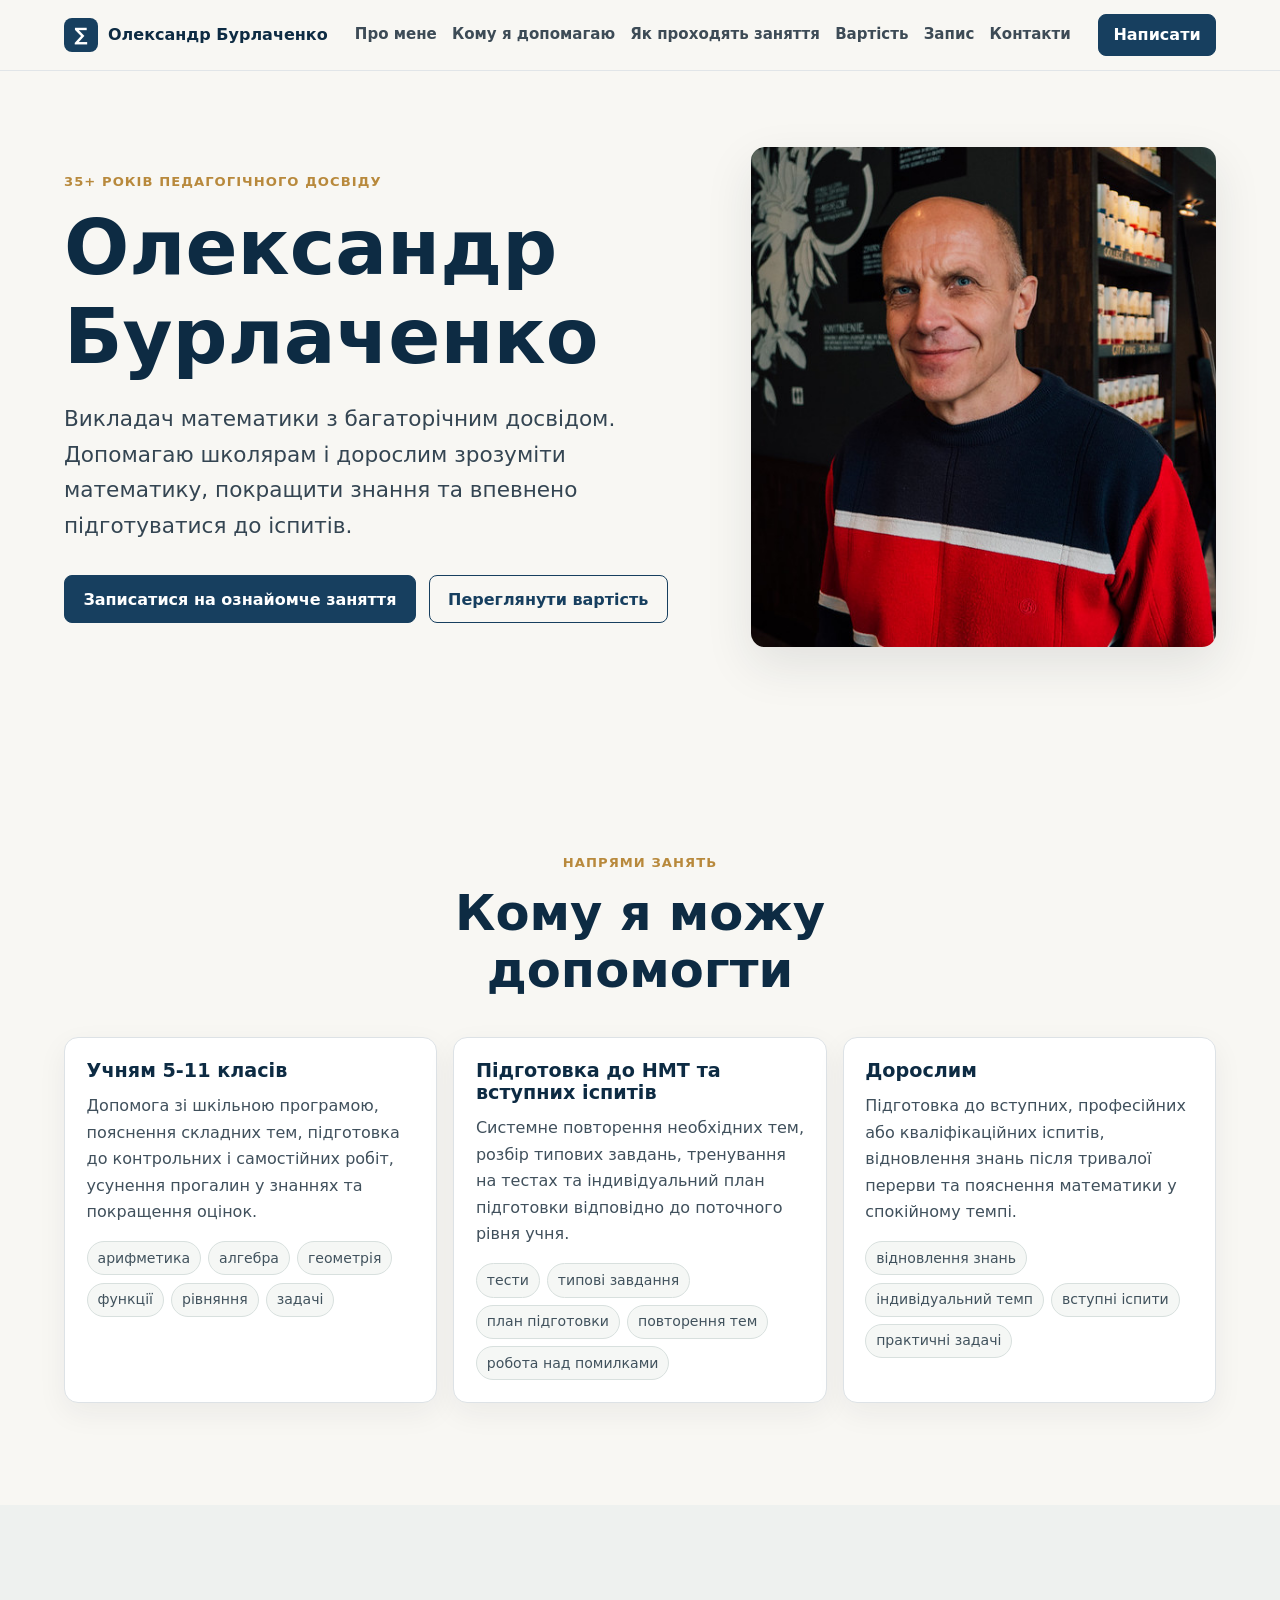
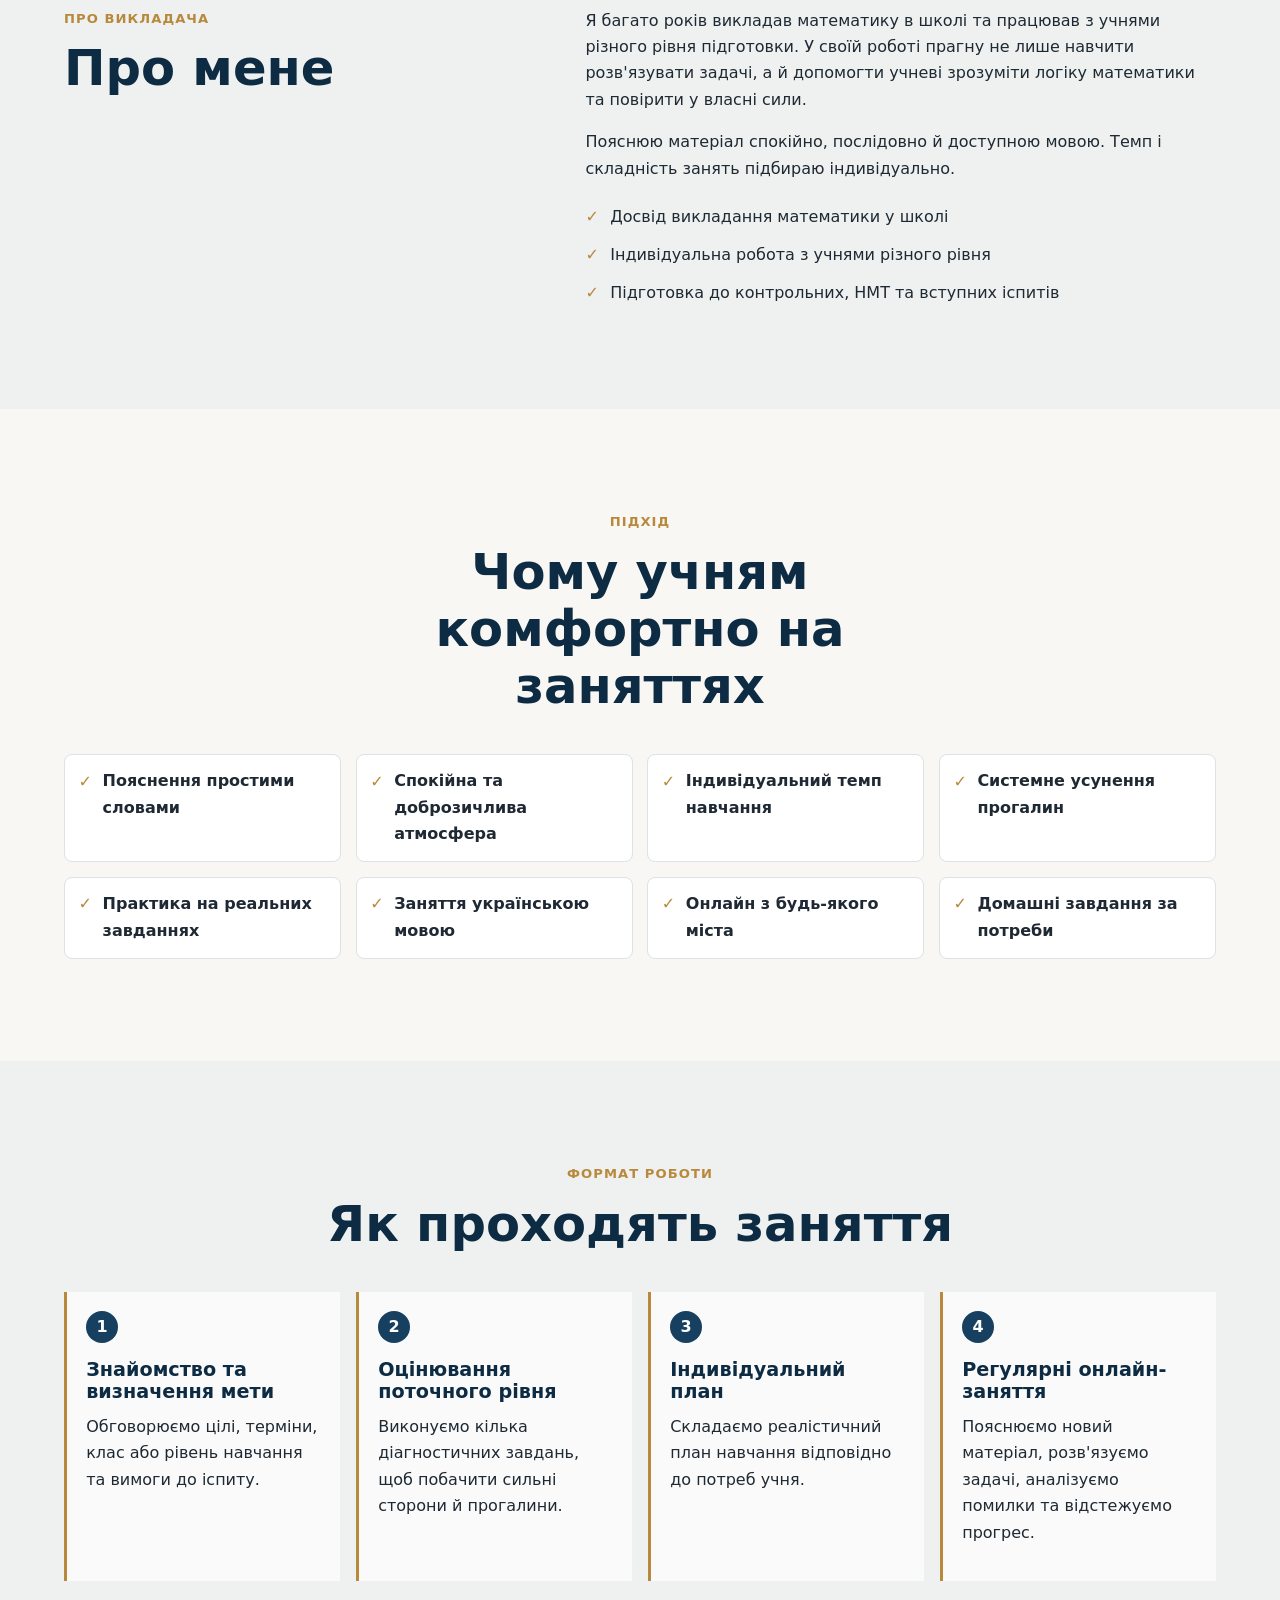
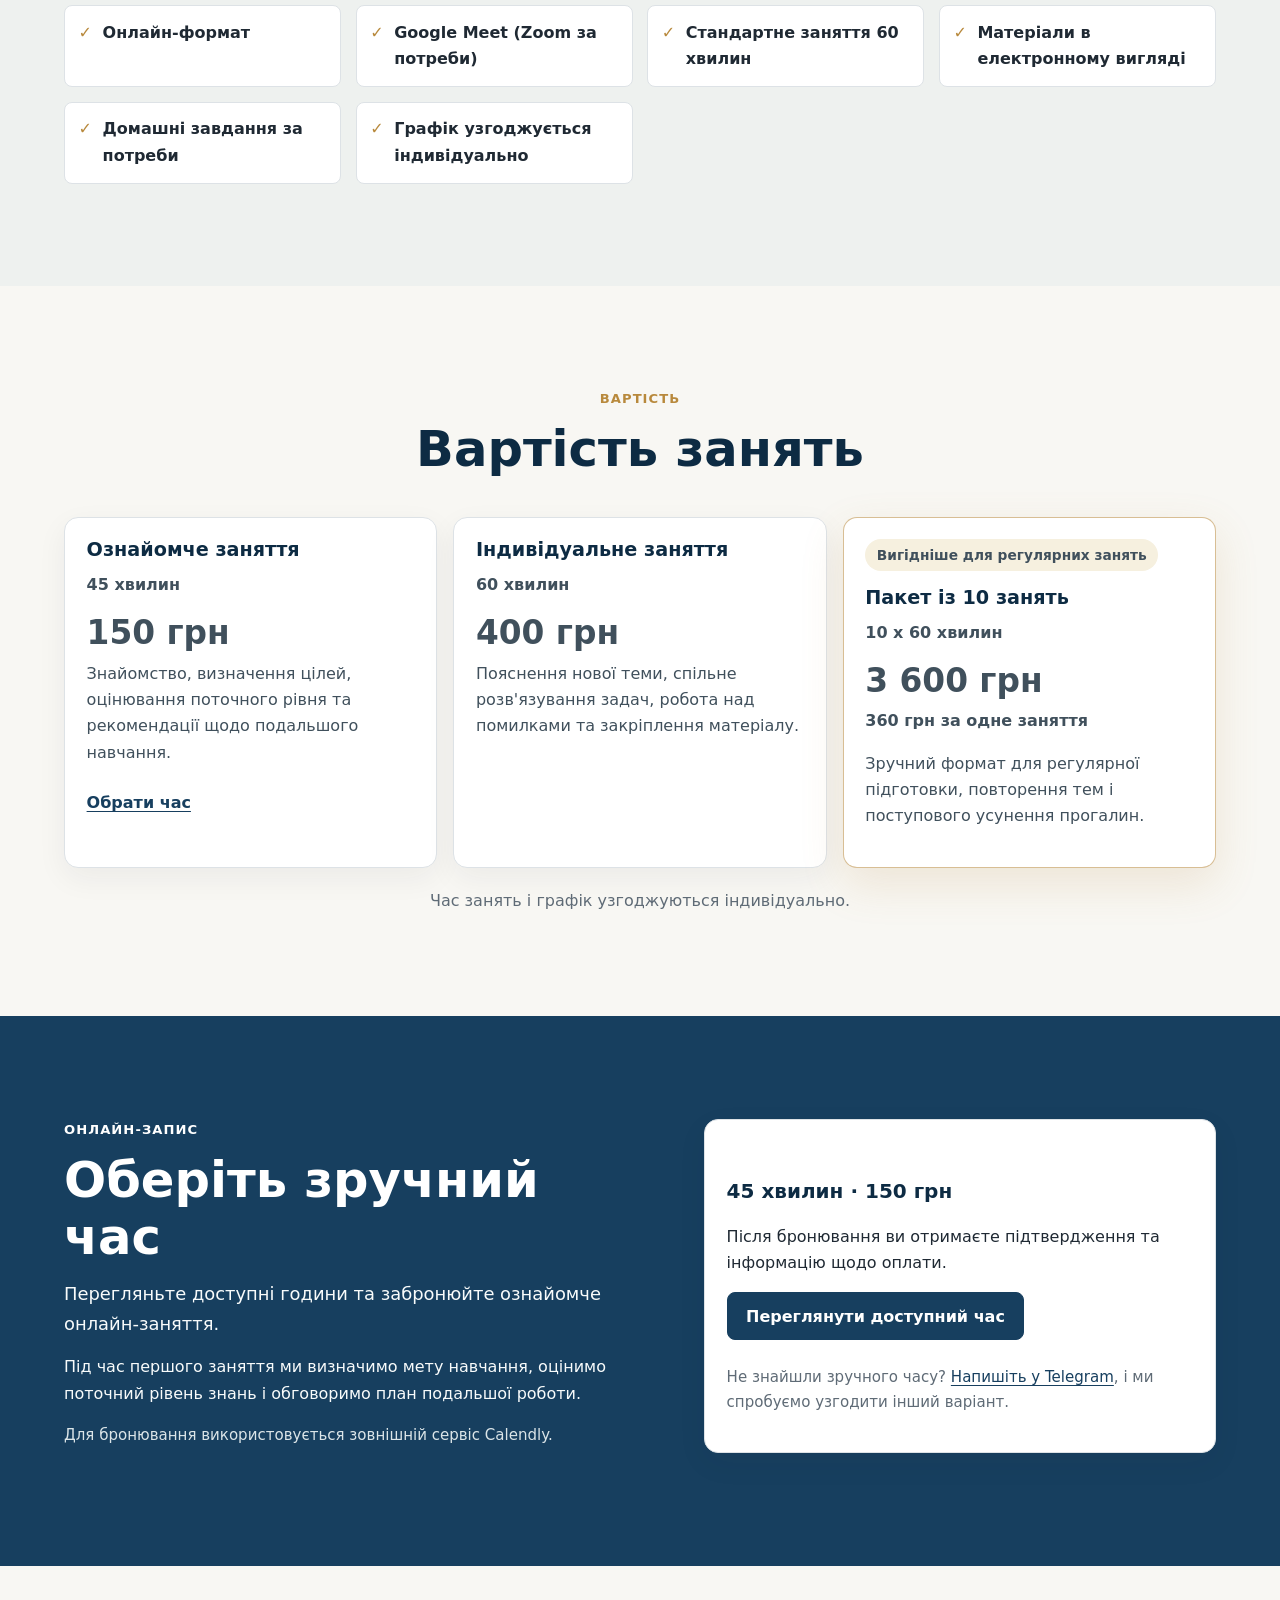
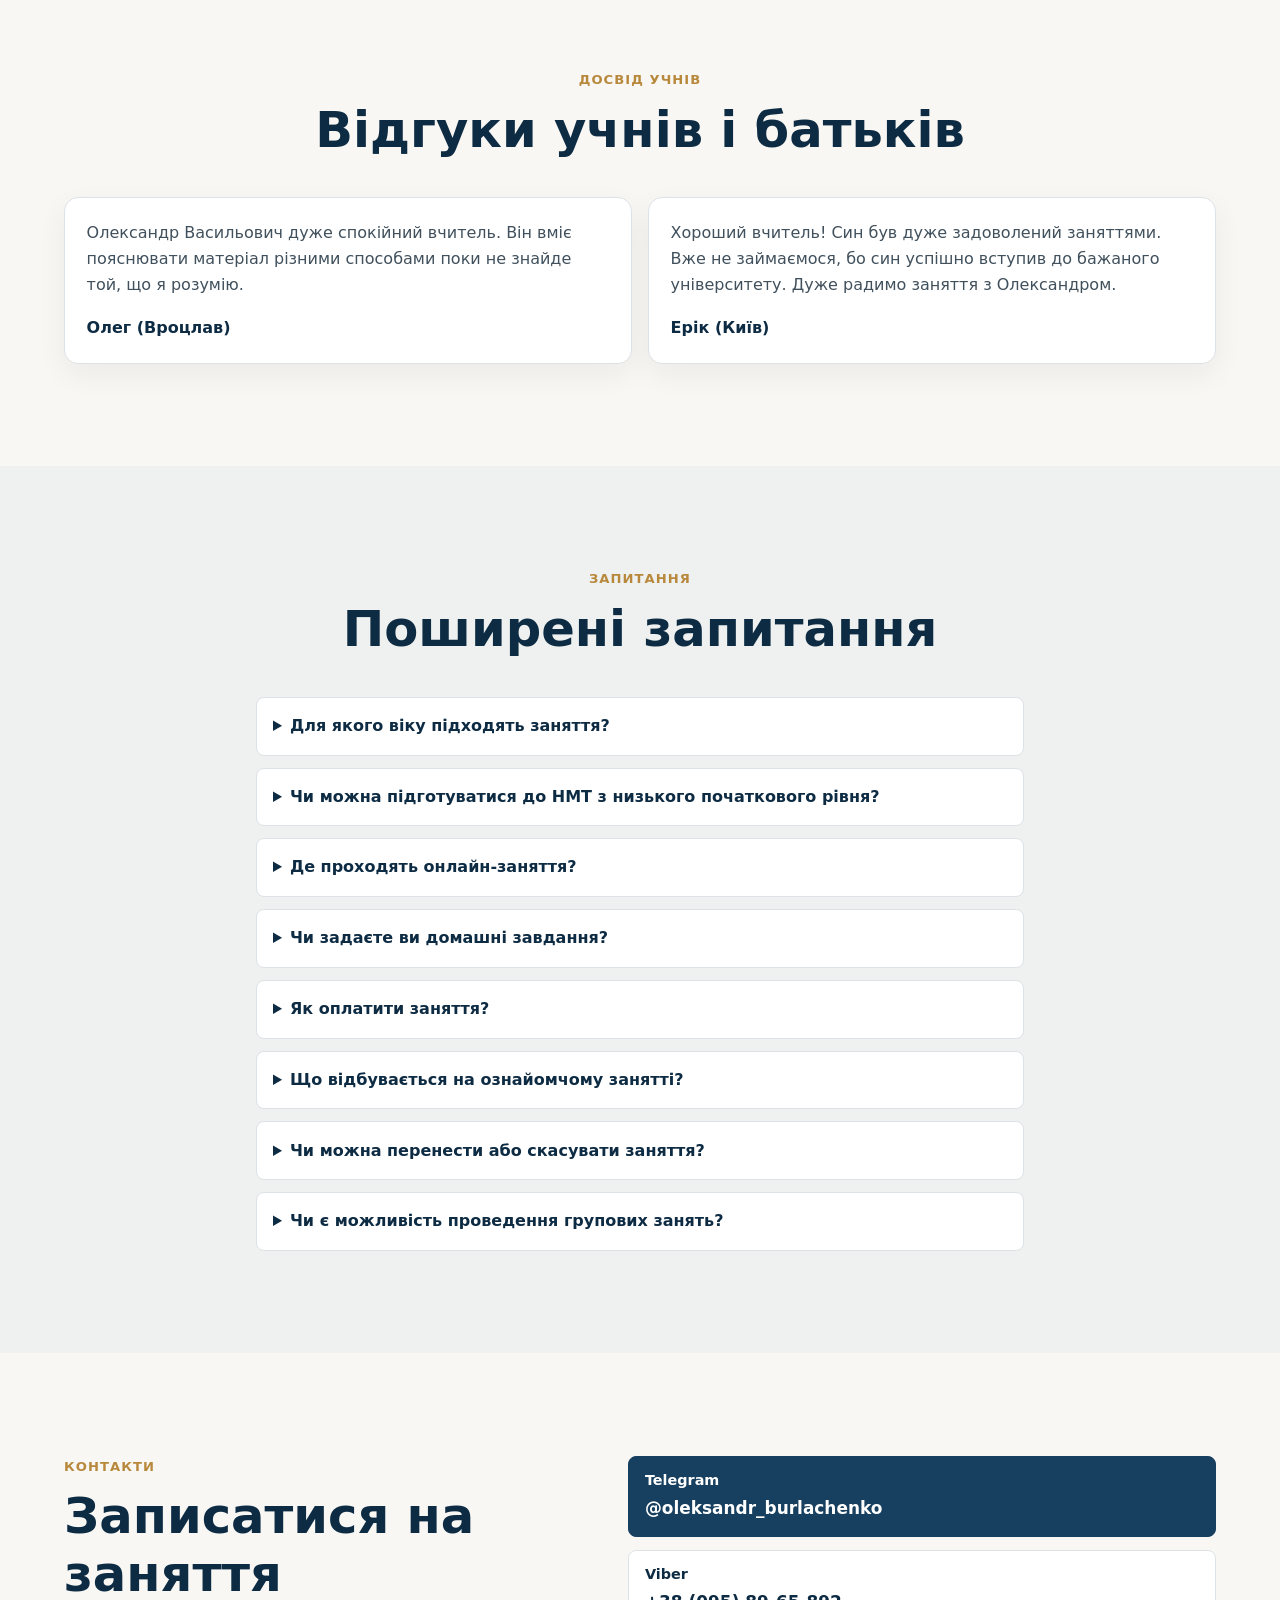
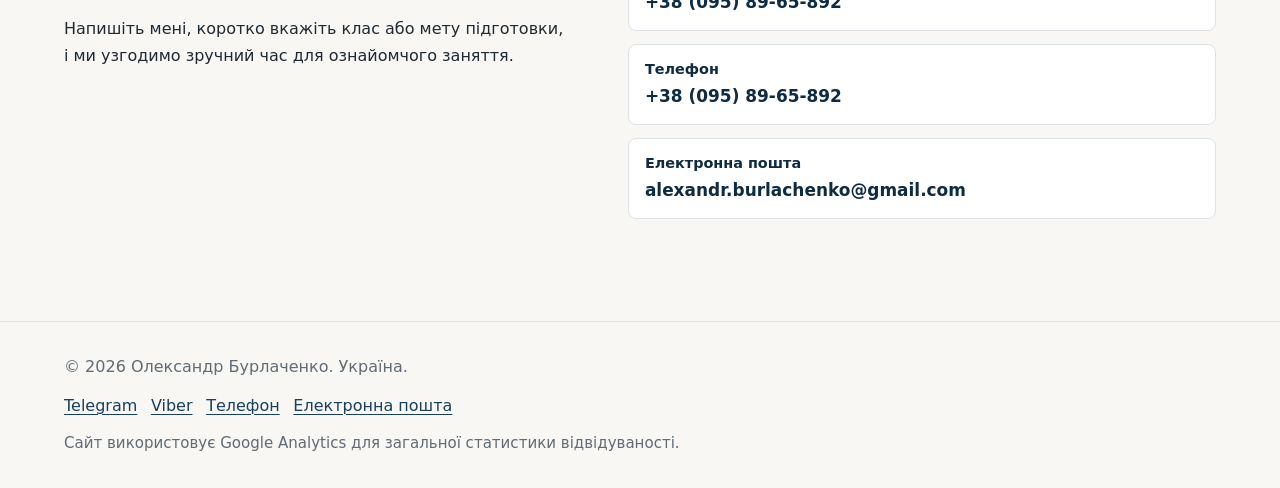
==== commit 119d0a22: "Deploy website" ====
--- a/index.html
+++ b/index.html
@@ -1,4 +1,4 @@
 <!DOCTYPE html><html lang="uk"><head><meta charset="utf-8"><meta name="viewport" content="width=device-width, initial-scale=1"><title>Олександр Бурлаченко — онлайн-викладач математики</title><meta name="description" content="Онлайн-заняття з математики для учнів 5-11 класів і дорослих. Підготовка до НМТ та вступних іспитів, допомога зі шкільною програмою."><link rel="canonical" href="https://oleksandr.burlachenko.com/"><link rel="icon" href="/favicon.svg" type="image/svg+xml"><link rel="manifest" href="/site.webmanifest"><meta name="theme-color" content="#173f5f"><meta property="og:type" content="website"><meta property="og:title" content="Олександр Бурлаченко — онлайн-викладач математики"><meta property="og:description" content="Онлайн-заняття з математики для учнів 5-11 класів і дорослих. Підготовка до НМТ та вступних іспитів, допомога зі шкільною програмою."><meta property="og:url" content="https://oleksandr.burlachenko.com/"><meta property="og:image" content="https://oleksandr.burlachenko.com/images/og-image.webp"><meta property="og:locale" content="uk_UA"><meta name="twitter:card" content="summary_large_image"><meta name="twitter:title" content="Олександр Бурлаченко — онлайн-викладач математики"><meta name="twitter:description" content="Онлайн-заняття з математики для учнів 5-11 класів і дорослих. Підготовка до НМТ та вступних іспитів, допомога зі шкільною програмою."><meta name="twitter:image" content="https://oleksandr.burlachenko.com/images/og-image.webp"><script async src="https://www.googletagmanager.com/gtag/js?id=G-PFE939JR4S"></script><script>window.dataLayer = window.dataLayer || [];
 function gtag(){dataLayer.push(arguments);}
 gtag("js", new Date());
-gtag("config", "G-PFE939JR4S");</script><script type="application/ld+json">{"@context":"https://schema.org","@type":"Person","name":"Олександр Бурлаченко","jobTitle":"Онлайн-викладач математики","url":"https://oleksandr.burlachenko.com","image":"https://oleksandr.burlachenko.com/images/teacher-portrait.jpg","address":{"@type":"PostalAddress","addressCountry":"UA"},"sameAs":["https://t.me/oleksandr_burlachenko"]}</script><script type="application/ld+json">{"@context":"https://schema.org","@type":"Service","name":"Онлайн-заняття з математики","description":"Онлайн-заняття з математики для учнів 5-11 класів і дорослих. Підготовка до НМТ та вступних іспитів, допомога зі шкільною програмою.","provider":{"@type":"Person","name":"Олександр Бурлаченко"},"areaServed":"Україна","serviceType":"Онлайн-репетиторство з математики","offers":[{"@type":"Offer","name":"Ознайомче заняття","price":150,"priceCurrency":"UAH","description":"Знайомство, визначення цілей, оцінювання поточного рівня та рекомендації щодо подальшого навчання."},{"@type":"Offer","name":"Індивідуальне заняття","price":400,"priceCurrency":"UAH","description":"Пояснення нової теми, спільне розв'язування задач, робота над помилками та закріплення матеріалу."},{"@type":"Offer","name":"Пакет із 10 занять","price":3600,"priceCurrency":"UAH","description":"Зручний формат для регулярної підготовки, повторення тем і поступового усунення прогалин."}],"potentialAction":{"@type":"ReserveAction","target":"https://calendly.com/alexandr-burlachenko/45min","name":"Ознайомче заняття"}}</script><link rel="stylesheet" href="/_astro/BaseLayout.DnYz9kGp.css"></head><body><header class="site-header"><div class="container header-inner"><a class="brand" href="/" aria-label="Олександр Бурлаченко, головна сторінка"><span class="brand-mark" aria-hidden="true">∑</span><span>Олександр Бурлаченко</span></a><nav class="nav" aria-label="Основна навігація"><a href="#about">Про мене</a><a href="#audience">Кому я допомагаю</a><a href="#process">Як проходять заняття</a><a href="#pricing">Вартість</a><a href="#booking">Запис</a><a href="#contact">Контакти</a></nav><a class="button button-small" href="https://t.me/oleksandr_burlachenko" target="_blank" rel="noopener noreferrer">Написати</a></div></header><main><section class="hero section"><div class="container hero-grid"><div class="hero-copy"><p class="eyebrow">35+ років педагогічного досвіду</p><h1>Олександр Бурлаченко</h1><p class="lead">Викладач математики з багаторічним досвідом. Допомагаю школярам і дорослим зрозуміти математику, покращити знання та впевнено підготуватися до іспитів.</p><div class="hero-actions"><a class="button" href="#booking">Записатися на ознайомче заняття</a><a class="button button-secondary" href="#pricing">Переглянути вартість</a></div></div><figure class="portrait-wrap"><img src="/images/teacher-portrait.jpg" width="780" height="500" alt="Портрет викладача математики Олександр Бурлаченко" decoding="async" fetchpriority="high"></figure></div></section><section id="audience" class="section"><div class="container"><div class="section-heading"><p class="eyebrow">Напрями занять</p><h2>Кому я можу допомогти</h2></div><div class="card-grid"><article class="card"><h3>Учням 5-11 класів</h3><p>Допомога зі шкільною програмою, пояснення складних тем, підготовка до контрольних і самостійних робіт, усунення прогалин у знаннях та покращення оцінок.</p><ul class="tag-list" aria-label="Теми: Учням 5-11 класів"><li>арифметика</li><li>алгебра</li><li>геометрія</li><li>функції</li><li>рівняння</li><li>задачі</li></ul></article><article class="card"><h3>Підготовка до НМТ та вступних іспитів</h3><p>Системне повторення необхідних тем, розбір типових завдань, тренування на тестах та індивідуальний план підготовки відповідно до поточного рівня учня.</p><ul class="tag-list" aria-label="Теми: Підготовка до НМТ та вступних іспитів"><li>тести</li><li>типові завдання</li><li>план підготовки</li><li>повторення тем</li><li>робота над помилками</li></ul></article><article class="card"><h3>Дорослим</h3><p>Підготовка до вступних, професійних або кваліфікаційних іспитів, відновлення знань після тривалої перерви та пояснення математики у спокійному темпі.</p><ul class="tag-list" aria-label="Теми: Дорослим"><li>відновлення знань</li><li>індивідуальний темп</li><li>вступні іспити</li><li>практичні задачі</li></ul></article></div></div></section><section id="about" class="section section-muted"><div class="container two-column"><div class="section-heading left"><p class="eyebrow">Про викладача</p><h2>Про мене</h2></div><div class="prose"><p>Я багато років викладав математику в школі та працював з учнями різного рівня підготовки. У своїй роботі прагну не лише навчити розв&#39;язувати задачі, а й допомогти учневі зрозуміти логіку математики та повірити у власні сили.</p><p>Пояснюю матеріал спокійно, послідовно й доступною мовою. Темп і складність занять підбираю індивідуально.</p><ul class="check-list"><li>Досвід викладання математики у школі</li><li>Індивідуальна робота з учнями різного рівня</li><li>Підготовка до контрольних, НМТ та вступних іспитів</li></ul></div></div></section><section class="section"><div class="container"><div class="section-heading"><p class="eyebrow">Підхід</p><h2>Чому учням комфортно на заняттях</h2></div><ul class="benefit-grid"><li>Пояснення простими словами</li><li>Спокійна та доброзичлива атмосфера</li><li>Індивідуальний темп навчання</li><li>Системне усунення прогалин</li><li>Практика на реальних завданнях</li><li>Заняття українською мовою</li><li>Онлайн з будь-якого міста</li><li>Домашні завдання за потреби</li></ul></div></section><section id="process" class="section section-muted"><div class="container"><div class="section-heading"><p class="eyebrow">Формат роботи</p><h2>Як проходять заняття</h2></div><div class="steps"><article class="step"><span aria-hidden="true">1</span><h3>Знайомство та визначення мети</h3><p>Обговорюємо цілі, терміни, клас або рівень навчання та вимоги до іспиту.</p></article><article class="step"><span aria-hidden="true">2</span><h3>Оцінювання поточного рівня</h3><p>Виконуємо кілька діагностичних завдань, щоб побачити сильні сторони й прогалини.</p></article><article class="step"><span aria-hidden="true">3</span><h3>Індивідуальний план</h3><p>Складаємо реалістичний план навчання відповідно до потреб учня.</p></article><article class="step"><span aria-hidden="true">4</span><h3>Регулярні онлайн-заняття</h3><p>Пояснюємо новий матеріал, розв&#39;язуємо задачі, аналізуємо помилки та відстежуємо прогрес.</p></article></div><ul class="detail-list"><li>Онлайн-формат</li><li>Google Meet (Zoom за потреби)</li><li>Стандартне заняття 60 хвилин</li><li>Матеріали в електронному вигляді</li><li>Домашні завдання за потреби</li><li>Графік узгоджується індивідуально</li></ul></div></section><section id="pricing" class="section"><div class="container"><div class="section-heading"><p class="eyebrow">Вартість</p><h2>Вартість занять</h2></div><div class="pricing-grid"><article class="price-card"><h3>Ознайомче заняття</h3><p class="duration">45 хвилин</p><p class="price">150 грн</p><p>Знайомство, визначення цілей, оцінювання поточного рівня та рекомендації щодо подальшого навчання.</p><a class="text-link" href="#booking">Обрати час</a></article><article class="price-card"><h3>Індивідуальне заняття</h3><p class="duration">60 хвилин</p><p class="price">400 грн</p><p>Пояснення нової теми, спільне розв&#39;язування задач, робота над помилками та закріплення матеріалу.</p></article><article class="price-card highlighted"><p class="badge">Вигідніше для регулярних занять</p><h3>Пакет із 10 занять</h3><p class="duration">10 x 60 хвилин</p><p class="price">3 600 грн</p><p class="price-note">360 грн за одне заняття</p><p>Зручний формат для регулярної підготовки, повторення тем і поступового усунення прогалин.</p></article></div><p class="section-note">Час занять і графік узгоджуються індивідуально.</p></div></section><section id="booking" class="section section-accent"><div class="container booking-panel"><div><p class="eyebrow">Онлайн-запис</p><h2>Оберіть зручний час</h2><p class="lead-small">Перегляньте доступні години та забронюйте ознайомче онлайн-заняття.</p><p>Під час першого заняття ми визначимо мету навчання, оцінимо поточний рівень знань і обговоримо план подальшої роботи.</p><p class="privacy-note">Для бронювання використовується зовнішній сервіс Calendly.</p></div><div class="booking-card" data-calendly-booking><h3>Ознайомче заняття</h3><p class="booking-summary">45 хвилин · 300 грн</p><p>Після бронювання ви отримаєте підтвердження та інформацію щодо оплати.</p><a class="button" href="https://calendly.com/alexandr-burlachenko/45min" target="_blank" rel="noopener noreferrer" aria-label="Переглянути доступний час у Calendly, відкриється на новій сторінці">Переглянути доступний час<span class="sr-only"> — відкриється на новій сторінці</span></a><p class="fallback-contact"><br>Не знайшли зручного часу? <a href="https://t.me/oleksandr_burlachenko" target="_blank" rel="noopener noreferrer">Напишіть у Telegram</a>, і ми спробуємо узгодити інший варіант.</p></div></div></section><section class="section"><div class="container"><div class="section-heading"><p class="eyebrow">Досвід учнів</p><h2>Відгуки учнів і батьків</h2></div><div class="testimonial-grid"><blockquote class="testimonial"><p>Олександр Васильович дуже спокійний вчитель. Він вміє пояснювати матеріал різними способами поки не знайде той, що я розумію.</p><footer>Олег (Вроцлав)</footer></blockquote><blockquote class="testimonial"><p>Хороший вчитель! Син був дуже задоволений заняттями. Вже не займаємося, бо син успішно вступив до бажаного університету. Дуже радимо заняття з Олександром.</p><footer>Ерік (Київ)</footer></blockquote></div></div></section><section class="section section-muted"><div class="container narrow"><div class="section-heading"><p class="eyebrow">Запитання</p><h2>Поширені запитання</h2></div><div class="faq-list"><details><summary>Для якого віку підходять заняття?</summary><p>Заняття підходять для учнів 5-11 класів, абітурієнтів і дорослих, яким потрібно відновити або систематизувати знання з математики.</p></details><details><summary>Чи можна підготуватися до НМТ з низького початкового рівня?</summary><p>Так, але план і темп підготовки залежать від поточного рівня, часу до іспиту та регулярності занять. На ознайомчому занятті ми визначимо реалістичний маршрут.</p></details><details><summary>Де проходять онлайн-заняття?</summary><p>Заняття проходять онлайн через узгоджену платформу відеозв&#39;язку (Google Meet або Zoom). Матеріали та завдання надсилаються в електронному вигляді.</p></details><details><summary>Чи задаєте ви домашні завдання?</summary><p>Так, за потреби. Домашні завдання допомагають закріпити матеріал, але їхній обсяг підбирається індивідуально.</p></details><details><summary>Як оплатити заняття?</summary><p>Інформація для оплати надсилається після підтвердження заняття. Онлайн-оплата на сайті наразі не використовується.</p></details><details><summary>Що відбувається на ознайомчому занятті?</summary><p>Ми обговорюємо мету навчання, виконуємо кілька діагностичних завдань, визначаємо сильні сторони й прогалини та домовляємося про подальший план.</p></details><details><summary>Чи можна перенести або скасувати заняття?</summary><p>Так. Будь ласка, повідомте про перенесення або скасування якомога раніше, бажано не пізніше ніж за 6 годин до початку заняття.</p></details><details><summary>Чи є можливість проведення групових занять?</summary><p>Так. Будь-ласка пишіть на пошту або в Телеграм, щоб домовитися.</p></details></div></div></section><section id="contact" class="section"><div class="container contact-panel"><div><p class="eyebrow">Контакти</p><h2>Записатися на заняття</h2><p>Напишіть мені, коротко вкажіть клас або мету підготовки, і ми узгодимо зручний час для ознайомчого заняття.</p></div><div class="contact-actions" aria-label="Способи зв'язку"><a class="contact-link primary" href="https://t.me/oleksandr_burlachenko" target="_blank" rel="noopener noreferrer"><span>Telegram</span><strong>@oleksandr_burlachenko</strong></a><a class="contact-link" href="viber://chat?number=%2B380958965892"><span>Viber</span><strong>+38 (095) 89-65-892</strong></a><a class="contact-link" href="tel:+380958965892"><span>Телефон</span><strong>+38 (095) 89-65-892</strong></a><a class="contact-link" href="mailto:alexandr.burlachenko+lessons@gmail.com"><span>Електронна пошта</span><strong>alexandr.burlachenko@gmail.com</strong></a></div></div></section></main><footer class="site-footer"><div class="container footer-inner"><p>© 2026 Олександр Бурлаченко. Україна.</p><nav aria-label="Контакти у футері"><a href="https://t.me/oleksandr_burlachenko" target="_blank" rel="noopener noreferrer">Telegram</a><a href="viber://chat?number=%2B380958965892">Viber</a><a href="tel:+380958965892">Телефон</a><a href="mailto:alexandr.burlachenko+lessons@gmail.com">Електронна пошта</a></nav><p class="privacy-note">Сайт використовує Google Analytics для загальної статистики відвідуваності.</p></div></footer></body></html>+gtag("config", "G-PFE939JR4S");</script><script type="application/ld+json">{"@context":"https://schema.org","@type":"Person","name":"Олександр Бурлаченко","jobTitle":"Онлайн-викладач математики","url":"https://oleksandr.burlachenko.com","image":"https://oleksandr.burlachenko.com/images/teacher-portrait.jpg","address":{"@type":"PostalAddress","addressCountry":"UA"},"sameAs":["https://t.me/oleksandr_burlachenko"]}</script><script type="application/ld+json">{"@context":"https://schema.org","@type":"Service","name":"Онлайн-заняття з математики","description":"Онлайн-заняття з математики для учнів 5-11 класів і дорослих. Підготовка до НМТ та вступних іспитів, допомога зі шкільною програмою.","provider":{"@type":"Person","name":"Олександр Бурлаченко"},"areaServed":"Україна","serviceType":"Онлайн-репетиторство з математики","offers":[{"@type":"Offer","name":"Ознайомче заняття","price":150,"priceCurrency":"UAH","description":"Знайомство, визначення цілей, оцінювання поточного рівня та рекомендації щодо подальшого навчання."},{"@type":"Offer","name":"Індивідуальне заняття","price":400,"priceCurrency":"UAH","description":"Пояснення нової теми, спільне розв'язування задач, робота над помилками та закріплення матеріалу."},{"@type":"Offer","name":"Пакет із 10 занять","price":3600,"priceCurrency":"UAH","description":"Зручний формат для регулярної підготовки, повторення тем і поступового усунення прогалин."}],"potentialAction":{"@type":"ReserveAction","target":"https://calendly.com/alexandr-burlachenko/45min","name":"Ознайомче заняття"}}</script><link rel="stylesheet" href="/_astro/BaseLayout.DnYz9kGp.css"></head><body><header class="site-header"><div class="container header-inner"><a class="brand" href="/" aria-label="Олександр Бурлаченко, головна сторінка"><span class="brand-mark" aria-hidden="true">∑</span><span>Олександр Бурлаченко</span></a><nav class="nav" aria-label="Основна навігація"><a href="#about">Про мене</a><a href="#audience">Кому я допомагаю</a><a href="#process">Як проходять заняття</a><a href="#pricing">Вартість</a><a href="#booking">Запис</a><a href="#contact">Контакти</a></nav><a class="button button-small" href="https://t.me/oleksandr_burlachenko" target="_blank" rel="noopener noreferrer">Написати</a></div></header><main><section class="hero section"><div class="container hero-grid"><div class="hero-copy"><p class="eyebrow">35+ років педагогічного досвіду</p><h1>Олександр Бурлаченко</h1><p class="lead">Викладач математики з багаторічним досвідом. Допомагаю школярам і дорослим зрозуміти математику, покращити знання та впевнено підготуватися до іспитів.</p><div class="hero-actions"><a class="button" href="#booking">Записатися на ознайомче заняття</a><a class="button button-secondary" href="#pricing">Переглянути вартість</a></div></div><figure class="portrait-wrap"><img src="/images/teacher-portrait.jpg" width="780" height="500" alt="Портрет викладача математики Олександр Бурлаченко" decoding="async" fetchpriority="high"></figure></div></section><section id="audience" class="section"><div class="container"><div class="section-heading"><p class="eyebrow">Напрями занять</p><h2>Кому я можу допомогти</h2></div><div class="card-grid"><article class="card"><h3>Учням 5-11 класів</h3><p>Допомога зі шкільною програмою, пояснення складних тем, підготовка до контрольних і самостійних робіт, усунення прогалин у знаннях та покращення оцінок.</p><ul class="tag-list" aria-label="Теми: Учням 5-11 класів"><li>арифметика</li><li>алгебра</li><li>геометрія</li><li>функції</li><li>рівняння</li><li>задачі</li></ul></article><article class="card"><h3>Підготовка до НМТ та вступних іспитів</h3><p>Системне повторення необхідних тем, розбір типових завдань, тренування на тестах та індивідуальний план підготовки відповідно до поточного рівня учня.</p><ul class="tag-list" aria-label="Теми: Підготовка до НМТ та вступних іспитів"><li>тести</li><li>типові завдання</li><li>план підготовки</li><li>повторення тем</li><li>робота над помилками</li></ul></article><article class="card"><h3>Дорослим</h3><p>Підготовка до вступних, професійних або кваліфікаційних іспитів, відновлення знань після тривалої перерви та пояснення математики у спокійному темпі.</p><ul class="tag-list" aria-label="Теми: Дорослим"><li>відновлення знань</li><li>індивідуальний темп</li><li>вступні іспити</li><li>практичні задачі</li></ul></article></div></div></section><section id="about" class="section section-muted"><div class="container two-column"><div class="section-heading left"><p class="eyebrow">Про викладача</p><h2>Про мене</h2></div><div class="prose"><p>Я багато років викладав математику в школі та працював з учнями різного рівня підготовки. У своїй роботі прагну не лише навчити розв&#39;язувати задачі, а й допомогти учневі зрозуміти логіку математики та повірити у власні сили.</p><p>Пояснюю матеріал спокійно, послідовно й доступною мовою. Темп і складність занять підбираю індивідуально.</p><ul class="check-list"><li>Досвід викладання математики у школі</li><li>Індивідуальна робота з учнями різного рівня</li><li>Підготовка до контрольних, НМТ та вступних іспитів</li></ul></div></div></section><section class="section"><div class="container"><div class="section-heading"><p class="eyebrow">Підхід</p><h2>Чому учням комфортно на заняттях</h2></div><ul class="benefit-grid"><li>Пояснення простими словами</li><li>Спокійна та доброзичлива атмосфера</li><li>Індивідуальний темп навчання</li><li>Системне усунення прогалин</li><li>Практика на реальних завданнях</li><li>Заняття українською мовою</li><li>Онлайн з будь-якого міста</li><li>Домашні завдання за потреби</li></ul></div></section><section id="process" class="section section-muted"><div class="container"><div class="section-heading"><p class="eyebrow">Формат роботи</p><h2>Як проходять заняття</h2></div><div class="steps"><article class="step"><span aria-hidden="true">1</span><h3>Знайомство та визначення мети</h3><p>Обговорюємо цілі, терміни, клас або рівень навчання та вимоги до іспиту.</p></article><article class="step"><span aria-hidden="true">2</span><h3>Оцінювання поточного рівня</h3><p>Виконуємо кілька діагностичних завдань, щоб побачити сильні сторони й прогалини.</p></article><article class="step"><span aria-hidden="true">3</span><h3>Індивідуальний план</h3><p>Складаємо реалістичний план навчання відповідно до потреб учня.</p></article><article class="step"><span aria-hidden="true">4</span><h3>Регулярні онлайн-заняття</h3><p>Пояснюємо новий матеріал, розв&#39;язуємо задачі, аналізуємо помилки та відстежуємо прогрес.</p></article></div><ul class="detail-list"><li>Онлайн-формат</li><li>Google Meet (Zoom за потреби)</li><li>Стандартне заняття 60 хвилин</li><li>Матеріали в електронному вигляді</li><li>Домашні завдання за потреби</li><li>Графік узгоджується індивідуально</li></ul></div></section><section id="pricing" class="section"><div class="container"><div class="section-heading"><p class="eyebrow">Вартість</p><h2>Вартість занять</h2></div><div class="pricing-grid"><article class="price-card"><h3>Ознайомче заняття</h3><p class="duration">45 хвилин</p><p class="price">150 грн</p><p>Знайомство, визначення цілей, оцінювання поточного рівня та рекомендації щодо подальшого навчання.</p><a class="text-link" href="#booking">Обрати час</a></article><article class="price-card"><h3>Індивідуальне заняття</h3><p class="duration">60 хвилин</p><p class="price">400 грн</p><p>Пояснення нової теми, спільне розв&#39;язування задач, робота над помилками та закріплення матеріалу.</p></article><article class="price-card highlighted"><p class="badge">Вигідніше для регулярних занять</p><h3>Пакет із 10 занять</h3><p class="duration">10 x 60 хвилин</p><p class="price">3 600 грн</p><p class="price-note">360 грн за одне заняття</p><p>Зручний формат для регулярної підготовки, повторення тем і поступового усунення прогалин.</p></article></div><p class="section-note">Час занять і графік узгоджуються індивідуально.</p></div></section><section id="booking" class="section section-accent"><div class="container booking-panel"><div><p class="eyebrow">Онлайн-запис</p><h2>Оберіть зручний час</h2><p class="lead-small">Перегляньте доступні години та забронюйте ознайомче онлайн-заняття.</p><p>Під час першого заняття ми визначимо мету навчання, оцінимо поточний рівень знань і обговоримо план подальшої роботи.</p><p class="privacy-note">Для бронювання використовується зовнішній сервіс Calendly.</p></div><div class="booking-card" data-calendly-booking><h3>Ознайомче заняття</h3><p class="booking-summary">45 хвилин · 150 грн</p><p>Після бронювання ви отримаєте підтвердження та інформацію щодо оплати.</p><a class="button" href="https://calendly.com/alexandr-burlachenko/45min" target="_blank" rel="noopener noreferrer" aria-label="Переглянути доступний час у Calendly, відкриється на новій сторінці">Переглянути доступний час<span class="sr-only"> — відкриється на новій сторінці</span></a><p class="fallback-contact"><br>Не знайшли зручного часу? <a href="https://t.me/oleksandr_burlachenko" target="_blank" rel="noopener noreferrer">Напишіть у Telegram</a>, і ми спробуємо узгодити інший варіант.</p></div></div></section><section class="section"><div class="container"><div class="section-heading"><p class="eyebrow">Досвід учнів</p><h2>Відгуки учнів і батьків</h2></div><div class="testimonial-grid"><blockquote class="testimonial"><p>Олександр Васильович дуже спокійний вчитель. Він вміє пояснювати матеріал різними способами поки не знайде той, що я розумію.</p><footer>Олег (Вроцлав)</footer></blockquote><blockquote class="testimonial"><p>Хороший вчитель! Син був дуже задоволений заняттями. Вже не займаємося, бо син успішно вступив до бажаного університету. Дуже радимо заняття з Олександром.</p><footer>Ерік (Київ)</footer></blockquote></div></div></section><section class="section section-muted"><div class="container narrow"><div class="section-heading"><p class="eyebrow">Запитання</p><h2>Поширені запитання</h2></div><div class="faq-list"><details><summary>Для якого віку підходять заняття?</summary><p>Заняття підходять для учнів 5-11 класів, абітурієнтів і дорослих, яким потрібно відновити або систематизувати знання з математики.</p></details><details><summary>Чи можна підготуватися до НМТ з низького початкового рівня?</summary><p>Так, але план і темп підготовки залежать від поточного рівня, часу до іспиту та регулярності занять. На ознайомчому занятті ми визначимо реалістичний маршрут.</p></details><details><summary>Де проходять онлайн-заняття?</summary><p>Заняття проходять онлайн через узгоджену платформу відеозв&#39;язку (Google Meet або Zoom). Матеріали та завдання надсилаються в електронному вигляді.</p></details><details><summary>Чи задаєте ви домашні завдання?</summary><p>Так, за потреби. Домашні завдання допомагають закріпити матеріал, але їхній обсяг підбирається індивідуально.</p></details><details><summary>Як оплатити заняття?</summary><p>Інформація для оплати надсилається після підтвердження заняття. Онлайн-оплата на сайті наразі не використовується.</p></details><details><summary>Що відбувається на ознайомчому занятті?</summary><p>Ми обговорюємо мету навчання, виконуємо кілька діагностичних завдань, визначаємо сильні сторони й прогалини та домовляємося про подальший план.</p></details><details><summary>Чи можна перенести або скасувати заняття?</summary><p>Так. Будь ласка, повідомте про перенесення або скасування якомога раніше, бажано не пізніше ніж за 6 годин до початку заняття.</p></details><details><summary>Чи є можливість проведення групових занять?</summary><p>Так. Будь-ласка пишіть на пошту або в Телеграм, щоб домовитися.</p></details></div></div></section><section id="contact" class="section"><div class="container contact-panel"><div><p class="eyebrow">Контакти</p><h2>Записатися на заняття</h2><p>Напишіть мені, коротко вкажіть клас або мету підготовки, і ми узгодимо зручний час для ознайомчого заняття.</p></div><div class="contact-actions" aria-label="Способи зв'язку"><a class="contact-link primary" href="https://t.me/oleksandr_burlachenko" target="_blank" rel="noopener noreferrer"><span>Telegram</span><strong>@oleksandr_burlachenko</strong></a><a class="contact-link" href="viber://chat?number=%2B380958965892"><span>Viber</span><strong>+38 (095) 89-65-892</strong></a><a class="contact-link" href="tel:+380958965892"><span>Телефон</span><strong>+38 (095) 89-65-892</strong></a><a class="contact-link" href="mailto:alexandr.burlachenko+lessons@gmail.com"><span>Електронна пошта</span><strong>alexandr.burlachenko@gmail.com</strong></a></div></div></section></main><footer class="site-footer"><div class="container footer-inner"><p>© 2026 Олександр Бурлаченко. Україна.</p><nav aria-label="Контакти у футері"><a href="https://t.me/oleksandr_burlachenko" target="_blank" rel="noopener noreferrer">Telegram</a><a href="viber://chat?number=%2B380958965892">Viber</a><a href="tel:+380958965892">Телефон</a><a href="mailto:alexandr.burlachenko+lessons@gmail.com">Електронна пошта</a></nav><p class="privacy-note">Сайт використовує Google Analytics для загальної статистики відвідуваності.</p></div></footer></body></html>
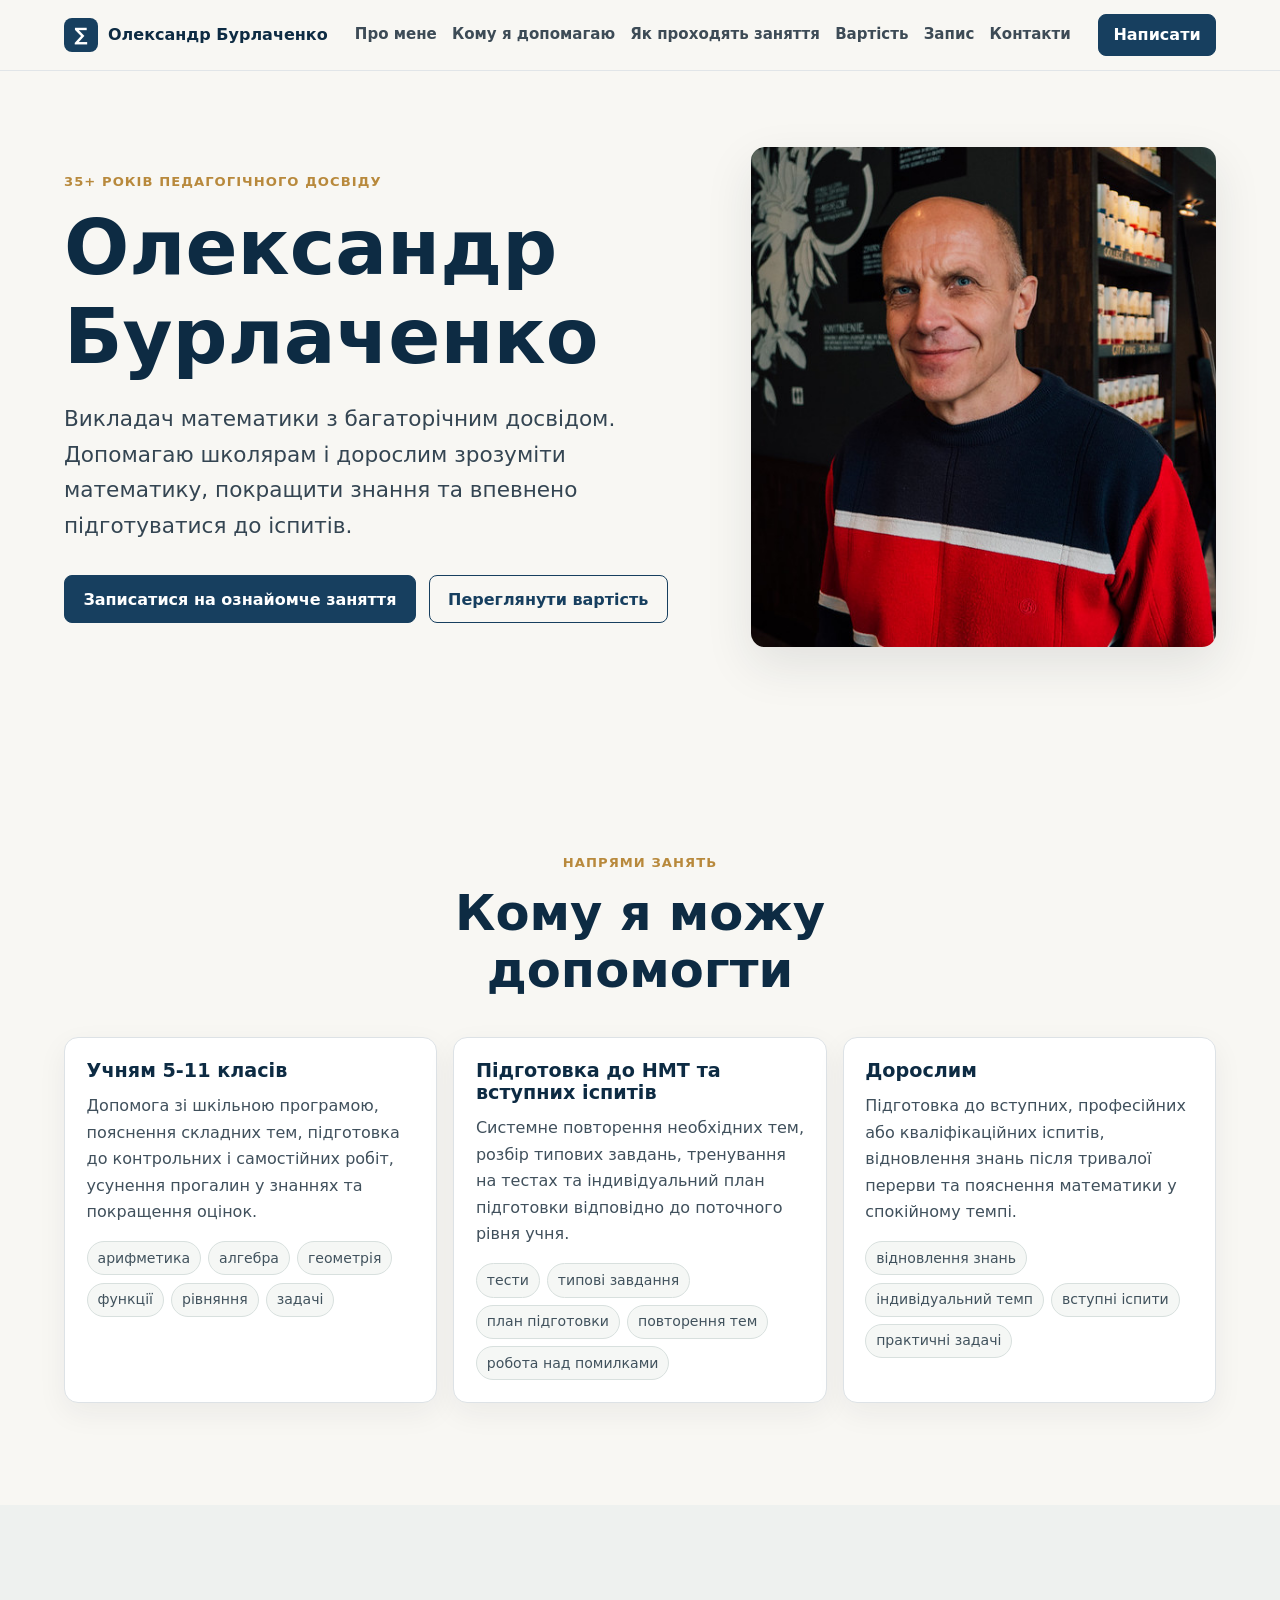
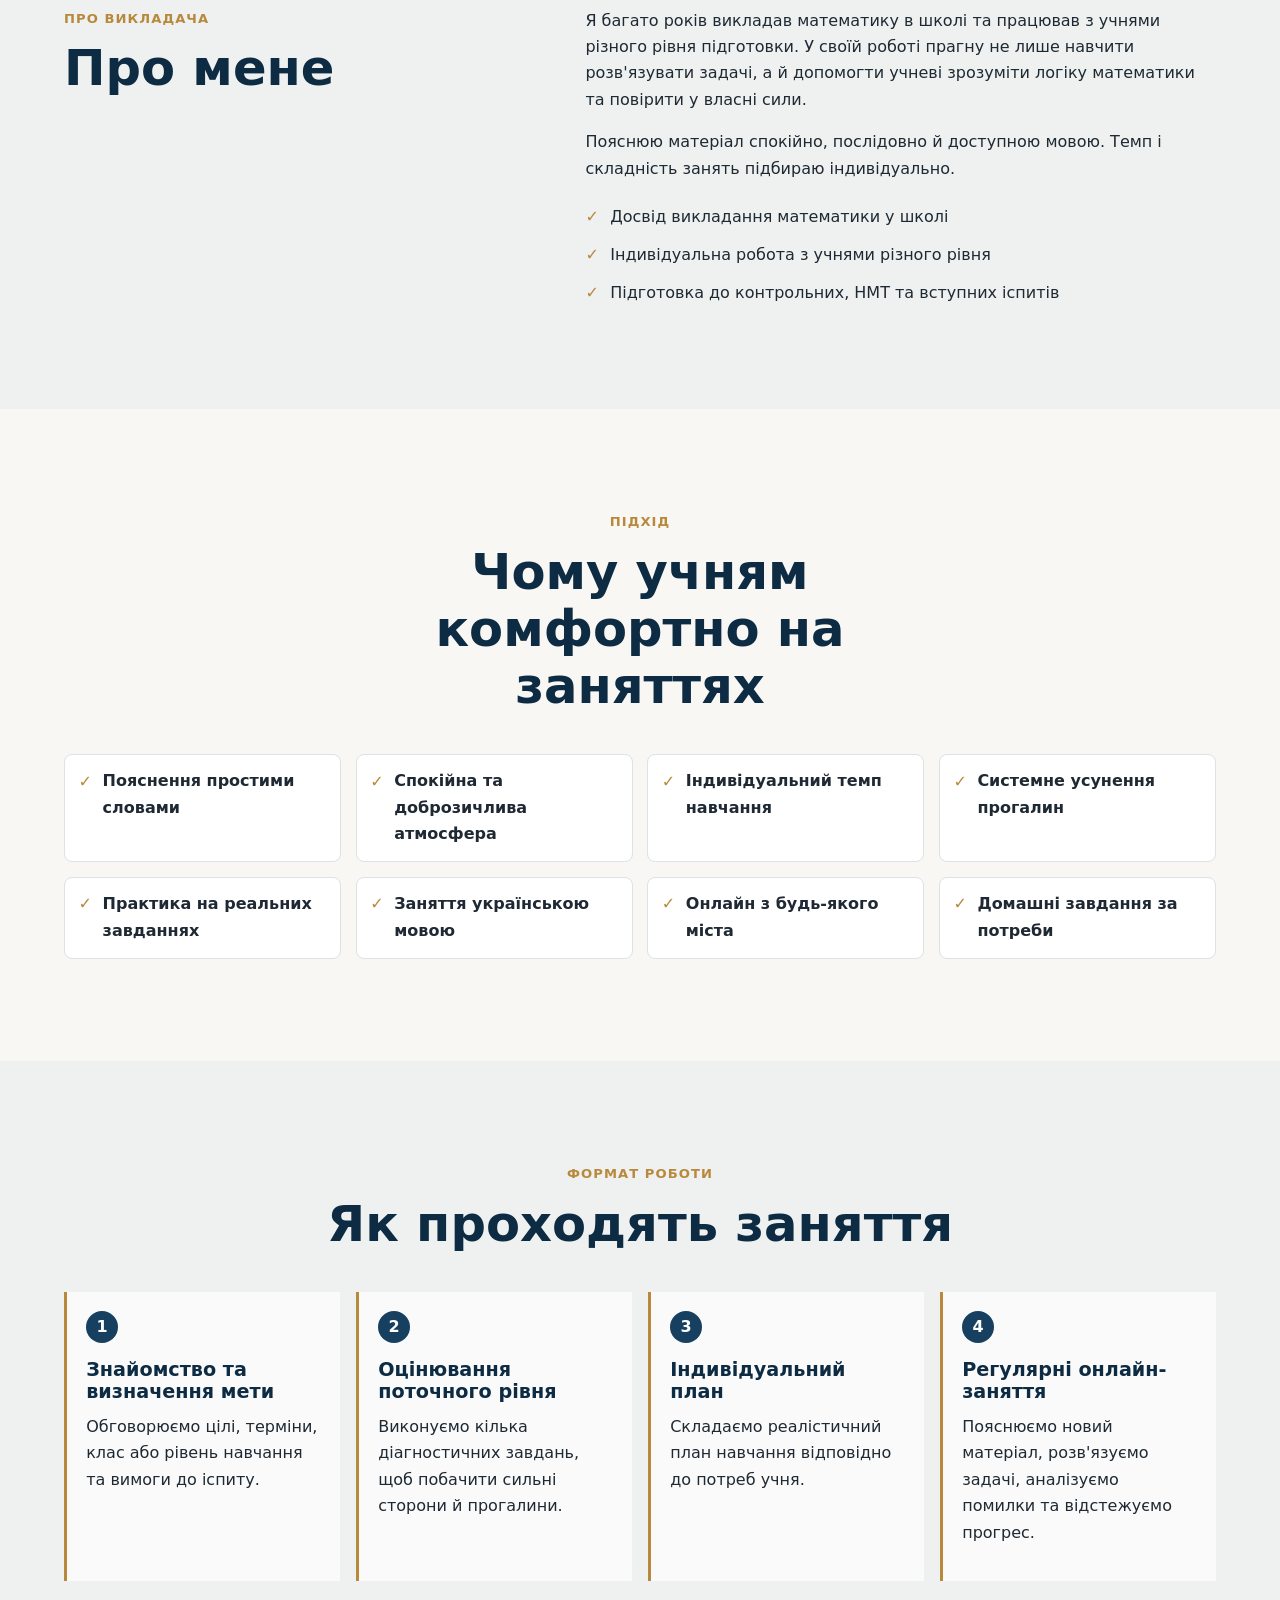
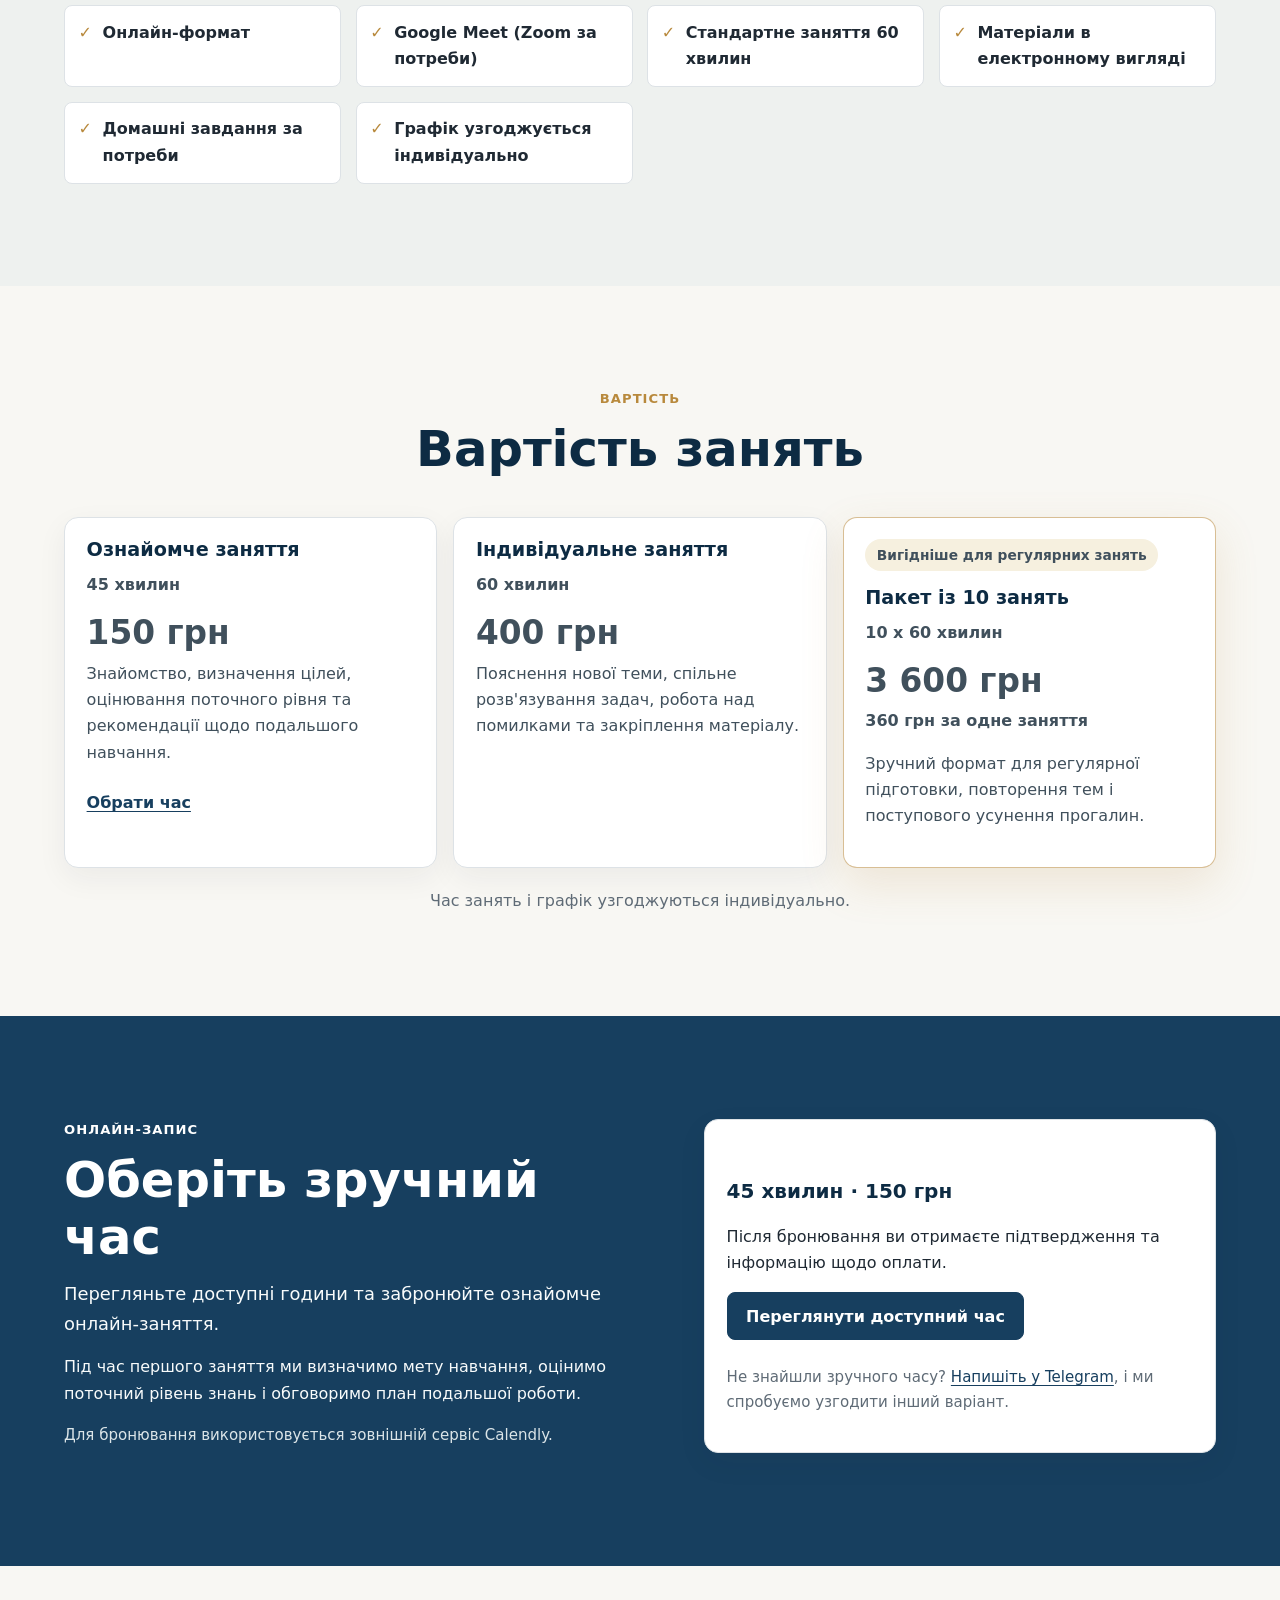
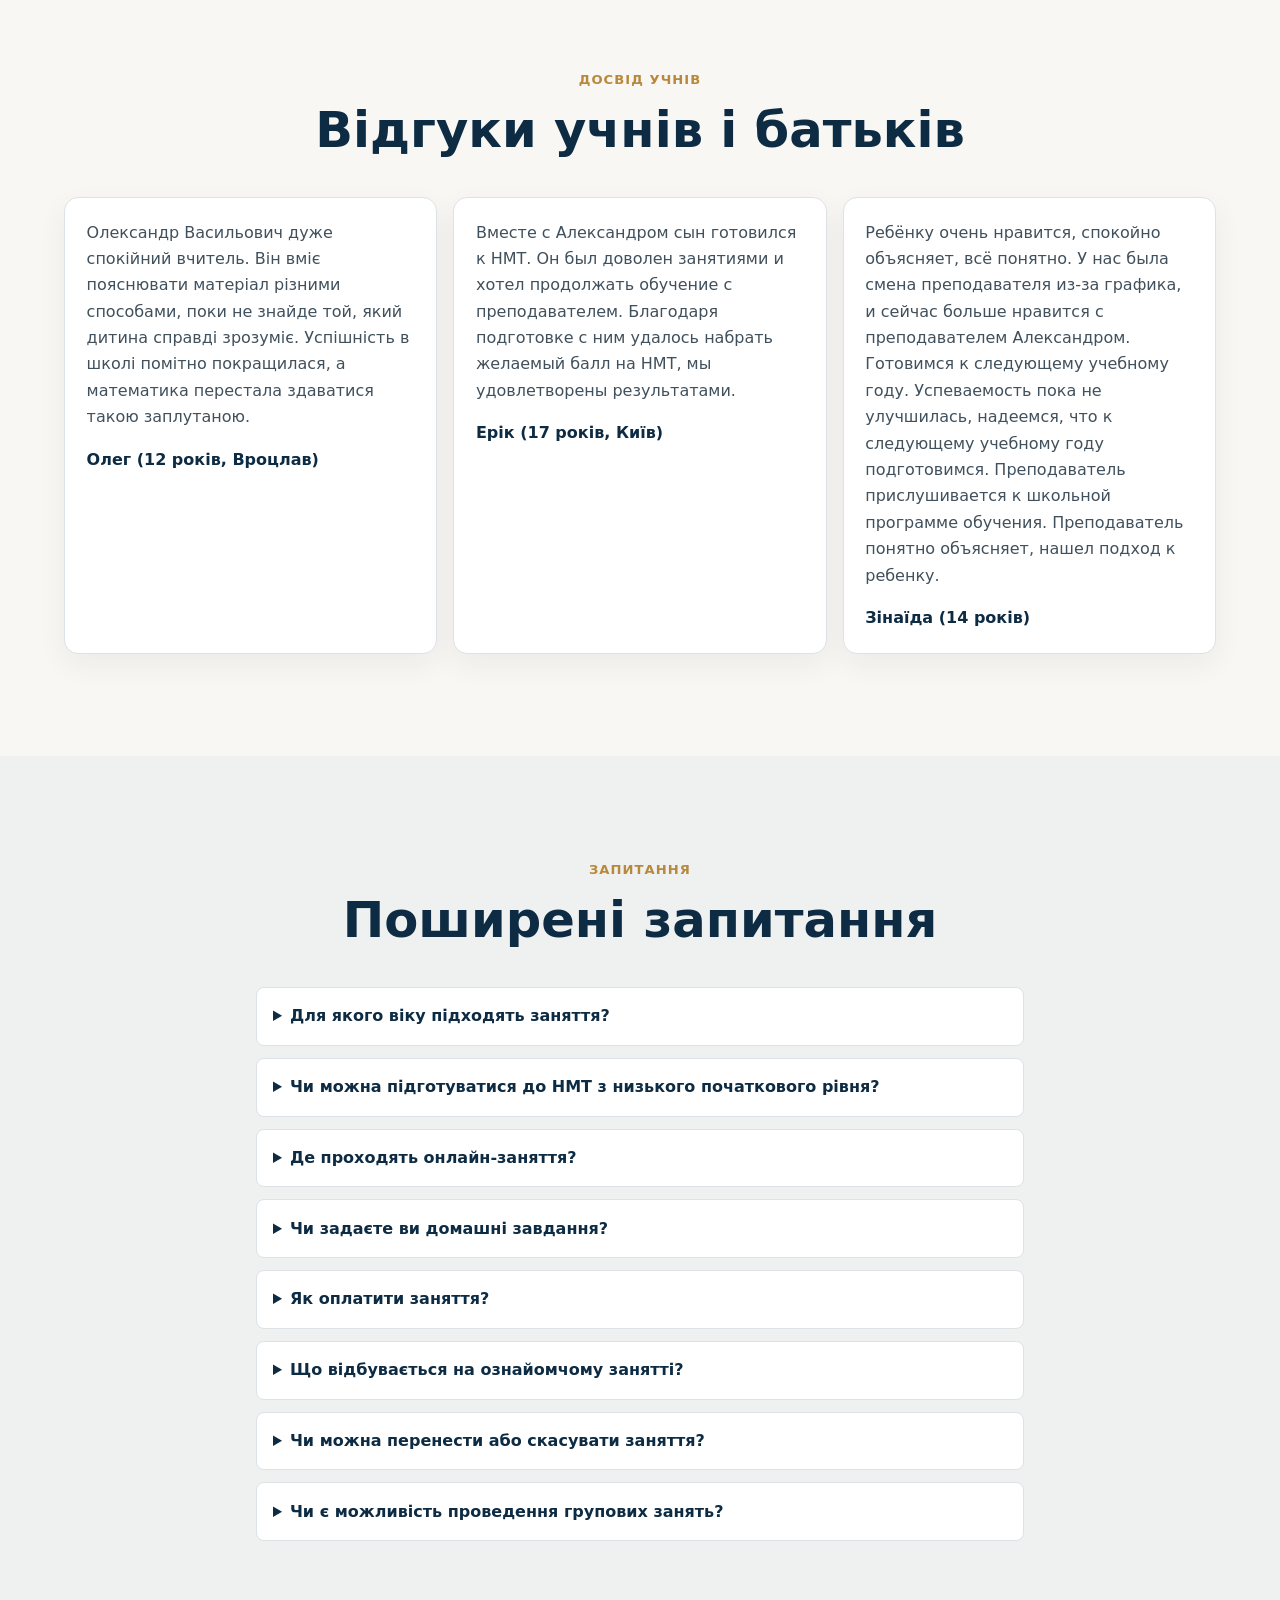
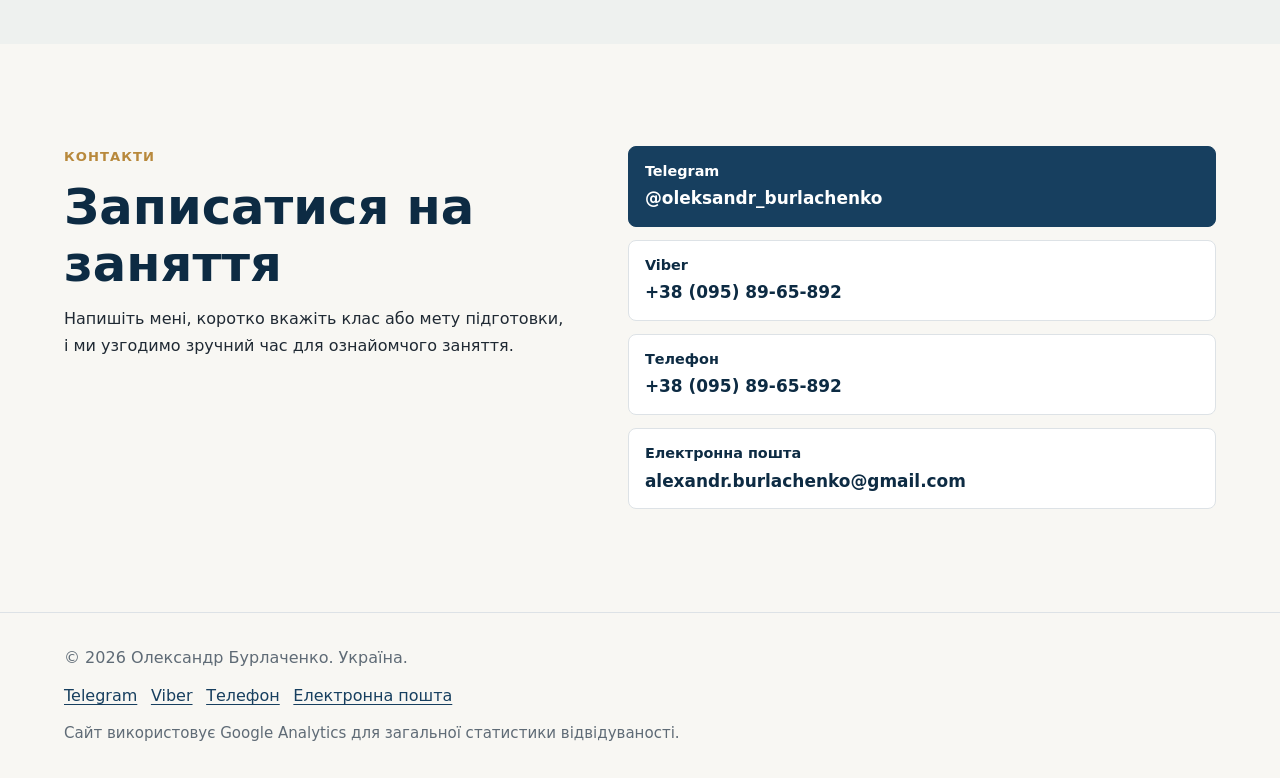
==== commit 5b68aea3: "Deploy website" ====
--- a/index.html
+++ b/index.html
@@ -1,4 +1,4 @@
 <!DOCTYPE html><html lang="uk"><head><meta charset="utf-8"><meta name="viewport" content="width=device-width, initial-scale=1"><title>Олександр Бурлаченко — онлайн-викладач математики</title><meta name="description" content="Онлайн-заняття з математики для учнів 5-11 класів і дорослих. Підготовка до НМТ та вступних іспитів, допомога зі шкільною програмою."><link rel="canonical" href="https://oleksandr.burlachenko.com/"><link rel="icon" href="/favicon.svg" type="image/svg+xml"><link rel="manifest" href="/site.webmanifest"><meta name="theme-color" content="#173f5f"><meta property="og:type" content="website"><meta property="og:title" content="Олександр Бурлаченко — онлайн-викладач математики"><meta property="og:description" content="Онлайн-заняття з математики для учнів 5-11 класів і дорослих. Підготовка до НМТ та вступних іспитів, допомога зі шкільною програмою."><meta property="og:url" content="https://oleksandr.burlachenko.com/"><meta property="og:image" content="https://oleksandr.burlachenko.com/images/og-image.webp"><meta property="og:locale" content="uk_UA"><meta name="twitter:card" content="summary_large_image"><meta name="twitter:title" content="Олександр Бурлаченко — онлайн-викладач математики"><meta name="twitter:description" content="Онлайн-заняття з математики для учнів 5-11 класів і дорослих. Підготовка до НМТ та вступних іспитів, допомога зі шкільною програмою."><meta name="twitter:image" content="https://oleksandr.burlachenko.com/images/og-image.webp"><script async src="https://www.googletagmanager.com/gtag/js?id=G-PFE939JR4S"></script><script>window.dataLayer = window.dataLayer || [];
 function gtag(){dataLayer.push(arguments);}
 gtag("js", new Date());
-gtag("config", "G-PFE939JR4S");</script><script type="application/ld+json">{"@context":"https://schema.org","@type":"Person","name":"Олександр Бурлаченко","jobTitle":"Онлайн-викладач математики","url":"https://oleksandr.burlachenko.com","image":"https://oleksandr.burlachenko.com/images/teacher-portrait.jpg","address":{"@type":"PostalAddress","addressCountry":"UA"},"sameAs":["https://t.me/oleksandr_burlachenko"]}</script><script type="application/ld+json">{"@context":"https://schema.org","@type":"Service","name":"Онлайн-заняття з математики","description":"Онлайн-заняття з математики для учнів 5-11 класів і дорослих. Підготовка до НМТ та вступних іспитів, допомога зі шкільною програмою.","provider":{"@type":"Person","name":"Олександр Бурлаченко"},"areaServed":"Україна","serviceType":"Онлайн-репетиторство з математики","offers":[{"@type":"Offer","name":"Ознайомче заняття","price":150,"priceCurrency":"UAH","description":"Знайомство, визначення цілей, оцінювання поточного рівня та рекомендації щодо подальшого навчання."},{"@type":"Offer","name":"Індивідуальне заняття","price":400,"priceCurrency":"UAH","description":"Пояснення нової теми, спільне розв'язування задач, робота над помилками та закріплення матеріалу."},{"@type":"Offer","name":"Пакет із 10 занять","price":3600,"priceCurrency":"UAH","description":"Зручний формат для регулярної підготовки, повторення тем і поступового усунення прогалин."}],"potentialAction":{"@type":"ReserveAction","target":"https://calendly.com/alexandr-burlachenko/45min","name":"Ознайомче заняття"}}</script><link rel="stylesheet" href="/_astro/BaseLayout.DnYz9kGp.css"></head><body><header class="site-header"><div class="container header-inner"><a class="brand" href="/" aria-label="Олександр Бурлаченко, головна сторінка"><span class="brand-mark" aria-hidden="true">∑</span><span>Олександр Бурлаченко</span></a><nav class="nav" aria-label="Основна навігація"><a href="#about">Про мене</a><a href="#audience">Кому я допомагаю</a><a href="#process">Як проходять заняття</a><a href="#pricing">Вартість</a><a href="#booking">Запис</a><a href="#contact">Контакти</a></nav><a class="button button-small" href="https://t.me/oleksandr_burlachenko" target="_blank" rel="noopener noreferrer">Написати</a></div></header><main><section class="hero section"><div class="container hero-grid"><div class="hero-copy"><p class="eyebrow">35+ років педагогічного досвіду</p><h1>Олександр Бурлаченко</h1><p class="lead">Викладач математики з багаторічним досвідом. Допомагаю школярам і дорослим зрозуміти математику, покращити знання та впевнено підготуватися до іспитів.</p><div class="hero-actions"><a class="button" href="#booking">Записатися на ознайомче заняття</a><a class="button button-secondary" href="#pricing">Переглянути вартість</a></div></div><figure class="portrait-wrap"><img src="/images/teacher-portrait.jpg" width="780" height="500" alt="Портрет викладача математики Олександр Бурлаченко" decoding="async" fetchpriority="high"></figure></div></section><section id="audience" class="section"><div class="container"><div class="section-heading"><p class="eyebrow">Напрями занять</p><h2>Кому я можу допомогти</h2></div><div class="card-grid"><article class="card"><h3>Учням 5-11 класів</h3><p>Допомога зі шкільною програмою, пояснення складних тем, підготовка до контрольних і самостійних робіт, усунення прогалин у знаннях та покращення оцінок.</p><ul class="tag-list" aria-label="Теми: Учням 5-11 класів"><li>арифметика</li><li>алгебра</li><li>геометрія</li><li>функції</li><li>рівняння</li><li>задачі</li></ul></article><article class="card"><h3>Підготовка до НМТ та вступних іспитів</h3><p>Системне повторення необхідних тем, розбір типових завдань, тренування на тестах та індивідуальний план підготовки відповідно до поточного рівня учня.</p><ul class="tag-list" aria-label="Теми: Підготовка до НМТ та вступних іспитів"><li>тести</li><li>типові завдання</li><li>план підготовки</li><li>повторення тем</li><li>робота над помилками</li></ul></article><article class="card"><h3>Дорослим</h3><p>Підготовка до вступних, професійних або кваліфікаційних іспитів, відновлення знань після тривалої перерви та пояснення математики у спокійному темпі.</p><ul class="tag-list" aria-label="Теми: Дорослим"><li>відновлення знань</li><li>індивідуальний темп</li><li>вступні іспити</li><li>практичні задачі</li></ul></article></div></div></section><section id="about" class="section section-muted"><div class="container two-column"><div class="section-heading left"><p class="eyebrow">Про викладача</p><h2>Про мене</h2></div><div class="prose"><p>Я багато років викладав математику в школі та працював з учнями різного рівня підготовки. У своїй роботі прагну не лише навчити розв&#39;язувати задачі, а й допомогти учневі зрозуміти логіку математики та повірити у власні сили.</p><p>Пояснюю матеріал спокійно, послідовно й доступною мовою. Темп і складність занять підбираю індивідуально.</p><ul class="check-list"><li>Досвід викладання математики у школі</li><li>Індивідуальна робота з учнями різного рівня</li><li>Підготовка до контрольних, НМТ та вступних іспитів</li></ul></div></div></section><section class="section"><div class="container"><div class="section-heading"><p class="eyebrow">Підхід</p><h2>Чому учням комфортно на заняттях</h2></div><ul class="benefit-grid"><li>Пояснення простими словами</li><li>Спокійна та доброзичлива атмосфера</li><li>Індивідуальний темп навчання</li><li>Системне усунення прогалин</li><li>Практика на реальних завданнях</li><li>Заняття українською мовою</li><li>Онлайн з будь-якого міста</li><li>Домашні завдання за потреби</li></ul></div></section><section id="process" class="section section-muted"><div class="container"><div class="section-heading"><p class="eyebrow">Формат роботи</p><h2>Як проходять заняття</h2></div><div class="steps"><article class="step"><span aria-hidden="true">1</span><h3>Знайомство та визначення мети</h3><p>Обговорюємо цілі, терміни, клас або рівень навчання та вимоги до іспиту.</p></article><article class="step"><span aria-hidden="true">2</span><h3>Оцінювання поточного рівня</h3><p>Виконуємо кілька діагностичних завдань, щоб побачити сильні сторони й прогалини.</p></article><article class="step"><span aria-hidden="true">3</span><h3>Індивідуальний план</h3><p>Складаємо реалістичний план навчання відповідно до потреб учня.</p></article><article class="step"><span aria-hidden="true">4</span><h3>Регулярні онлайн-заняття</h3><p>Пояснюємо новий матеріал, розв&#39;язуємо задачі, аналізуємо помилки та відстежуємо прогрес.</p></article></div><ul class="detail-list"><li>Онлайн-формат</li><li>Google Meet (Zoom за потреби)</li><li>Стандартне заняття 60 хвилин</li><li>Матеріали в електронному вигляді</li><li>Домашні завдання за потреби</li><li>Графік узгоджується індивідуально</li></ul></div></section><section id="pricing" class="section"><div class="container"><div class="section-heading"><p class="eyebrow">Вартість</p><h2>Вартість занять</h2></div><div class="pricing-grid"><article class="price-card"><h3>Ознайомче заняття</h3><p class="duration">45 хвилин</p><p class="price">150 грн</p><p>Знайомство, визначення цілей, оцінювання поточного рівня та рекомендації щодо подальшого навчання.</p><a class="text-link" href="#booking">Обрати час</a></article><article class="price-card"><h3>Індивідуальне заняття</h3><p class="duration">60 хвилин</p><p class="price">400 грн</p><p>Пояснення нової теми, спільне розв&#39;язування задач, робота над помилками та закріплення матеріалу.</p></article><article class="price-card highlighted"><p class="badge">Вигідніше для регулярних занять</p><h3>Пакет із 10 занять</h3><p class="duration">10 x 60 хвилин</p><p class="price">3 600 грн</p><p class="price-note">360 грн за одне заняття</p><p>Зручний формат для регулярної підготовки, повторення тем і поступового усунення прогалин.</p></article></div><p class="section-note">Час занять і графік узгоджуються індивідуально.</p></div></section><section id="booking" class="section section-accent"><div class="container booking-panel"><div><p class="eyebrow">Онлайн-запис</p><h2>Оберіть зручний час</h2><p class="lead-small">Перегляньте доступні години та забронюйте ознайомче онлайн-заняття.</p><p>Під час першого заняття ми визначимо мету навчання, оцінимо поточний рівень знань і обговоримо план подальшої роботи.</p><p class="privacy-note">Для бронювання використовується зовнішній сервіс Calendly.</p></div><div class="booking-card" data-calendly-booking><h3>Ознайомче заняття</h3><p class="booking-summary">45 хвилин · 150 грн</p><p>Після бронювання ви отримаєте підтвердження та інформацію щодо оплати.</p><a class="button" href="https://calendly.com/alexandr-burlachenko/45min" target="_blank" rel="noopener noreferrer" aria-label="Переглянути доступний час у Calendly, відкриється на новій сторінці">Переглянути доступний час<span class="sr-only"> — відкриється на новій сторінці</span></a><p class="fallback-contact"><br>Не знайшли зручного часу? <a href="https://t.me/oleksandr_burlachenko" target="_blank" rel="noopener noreferrer">Напишіть у Telegram</a>, і ми спробуємо узгодити інший варіант.</p></div></div></section><section class="section"><div class="container"><div class="section-heading"><p class="eyebrow">Досвід учнів</p><h2>Відгуки учнів і батьків</h2></div><div class="testimonial-grid"><blockquote class="testimonial"><p>Олександр Васильович дуже спокійний вчитель. Він вміє пояснювати матеріал різними способами поки не знайде той, що я розумію.</p><footer>Олег (Вроцлав)</footer></blockquote><blockquote class="testimonial"><p>Хороший вчитель! Син був дуже задоволений заняттями. Вже не займаємося, бо син успішно вступив до бажаного університету. Дуже радимо заняття з Олександром.</p><footer>Ерік (Київ)</footer></blockquote></div></div></section><section class="section section-muted"><div class="container narrow"><div class="section-heading"><p class="eyebrow">Запитання</p><h2>Поширені запитання</h2></div><div class="faq-list"><details><summary>Для якого віку підходять заняття?</summary><p>Заняття підходять для учнів 5-11 класів, абітурієнтів і дорослих, яким потрібно відновити або систематизувати знання з математики.</p></details><details><summary>Чи можна підготуватися до НМТ з низького початкового рівня?</summary><p>Так, але план і темп підготовки залежать від поточного рівня, часу до іспиту та регулярності занять. На ознайомчому занятті ми визначимо реалістичний маршрут.</p></details><details><summary>Де проходять онлайн-заняття?</summary><p>Заняття проходять онлайн через узгоджену платформу відеозв&#39;язку (Google Meet або Zoom). Матеріали та завдання надсилаються в електронному вигляді.</p></details><details><summary>Чи задаєте ви домашні завдання?</summary><p>Так, за потреби. Домашні завдання допомагають закріпити матеріал, але їхній обсяг підбирається індивідуально.</p></details><details><summary>Як оплатити заняття?</summary><p>Інформація для оплати надсилається після підтвердження заняття. Онлайн-оплата на сайті наразі не використовується.</p></details><details><summary>Що відбувається на ознайомчому занятті?</summary><p>Ми обговорюємо мету навчання, виконуємо кілька діагностичних завдань, визначаємо сильні сторони й прогалини та домовляємося про подальший план.</p></details><details><summary>Чи можна перенести або скасувати заняття?</summary><p>Так. Будь ласка, повідомте про перенесення або скасування якомога раніше, бажано не пізніше ніж за 6 годин до початку заняття.</p></details><details><summary>Чи є можливість проведення групових занять?</summary><p>Так. Будь-ласка пишіть на пошту або в Телеграм, щоб домовитися.</p></details></div></div></section><section id="contact" class="section"><div class="container contact-panel"><div><p class="eyebrow">Контакти</p><h2>Записатися на заняття</h2><p>Напишіть мені, коротко вкажіть клас або мету підготовки, і ми узгодимо зручний час для ознайомчого заняття.</p></div><div class="contact-actions" aria-label="Способи зв'язку"><a class="contact-link primary" href="https://t.me/oleksandr_burlachenko" target="_blank" rel="noopener noreferrer"><span>Telegram</span><strong>@oleksandr_burlachenko</strong></a><a class="contact-link" href="viber://chat?number=%2B380958965892"><span>Viber</span><strong>+38 (095) 89-65-892</strong></a><a class="contact-link" href="tel:+380958965892"><span>Телефон</span><strong>+38 (095) 89-65-892</strong></a><a class="contact-link" href="mailto:alexandr.burlachenko+lessons@gmail.com"><span>Електронна пошта</span><strong>alexandr.burlachenko@gmail.com</strong></a></div></div></section></main><footer class="site-footer"><div class="container footer-inner"><p>© 2026 Олександр Бурлаченко. Україна.</p><nav aria-label="Контакти у футері"><a href="https://t.me/oleksandr_burlachenko" target="_blank" rel="noopener noreferrer">Telegram</a><a href="viber://chat?number=%2B380958965892">Viber</a><a href="tel:+380958965892">Телефон</a><a href="mailto:alexandr.burlachenko+lessons@gmail.com">Електронна пошта</a></nav><p class="privacy-note">Сайт використовує Google Analytics для загальної статистики відвідуваності.</p></div></footer></body></html>+gtag("config", "G-PFE939JR4S");</script><script type="application/ld+json">{"@context":"https://schema.org","@type":"Person","name":"Олександр Бурлаченко","jobTitle":"Онлайн-викладач математики","url":"https://oleksandr.burlachenko.com","image":"https://oleksandr.burlachenko.com/images/teacher-portrait.jpg","address":{"@type":"PostalAddress","addressCountry":"UA"},"sameAs":["https://t.me/oleksandr_burlachenko"]}</script><script type="application/ld+json">{"@context":"https://schema.org","@type":"Service","name":"Онлайн-заняття з математики","description":"Онлайн-заняття з математики для учнів 5-11 класів і дорослих. Підготовка до НМТ та вступних іспитів, допомога зі шкільною програмою.","provider":{"@type":"Person","name":"Олександр Бурлаченко"},"areaServed":"Україна","serviceType":"Онлайн-репетиторство з математики","offers":[{"@type":"Offer","name":"Ознайомче заняття","price":150,"priceCurrency":"UAH","description":"Знайомство, визначення цілей, оцінювання поточного рівня та рекомендації щодо подальшого навчання."},{"@type":"Offer","name":"Індивідуальне заняття","price":400,"priceCurrency":"UAH","description":"Пояснення нової теми, спільне розв'язування задач, робота над помилками та закріплення матеріалу."},{"@type":"Offer","name":"Пакет із 10 занять","price":3600,"priceCurrency":"UAH","description":"Зручний формат для регулярної підготовки, повторення тем і поступового усунення прогалин."}],"potentialAction":{"@type":"ReserveAction","target":"https://calendly.com/alexandr-burlachenko/45min","name":"Ознайомче заняття"}}</script><link rel="stylesheet" href="/_astro/BaseLayout.DnYz9kGp.css"></head><body><header class="site-header"><div class="container header-inner"><a class="brand" href="/" aria-label="Олександр Бурлаченко, головна сторінка"><span class="brand-mark" aria-hidden="true">∑</span><span>Олександр Бурлаченко</span></a><nav class="nav" aria-label="Основна навігація"><a href="#about">Про мене</a><a href="#audience">Кому я допомагаю</a><a href="#process">Як проходять заняття</a><a href="#pricing">Вартість</a><a href="#booking">Запис</a><a href="#contact">Контакти</a></nav><a class="button button-small" href="https://t.me/oleksandr_burlachenko" target="_blank" rel="noopener noreferrer">Написати</a></div></header><main><section class="hero section"><div class="container hero-grid"><div class="hero-copy"><p class="eyebrow">35+ років педагогічного досвіду</p><h1>Олександр Бурлаченко</h1><p class="lead">Викладач математики з багаторічним досвідом. Допомагаю школярам і дорослим зрозуміти математику, покращити знання та впевнено підготуватися до іспитів.</p><div class="hero-actions"><a class="button" href="#booking">Записатися на ознайомче заняття</a><a class="button button-secondary" href="#pricing">Переглянути вартість</a></div></div><figure class="portrait-wrap"><img src="/images/teacher-portrait.jpg" width="780" height="500" alt="Портрет викладача математики Олександр Бурлаченко" decoding="async" fetchpriority="high"></figure></div></section><section id="audience" class="section"><div class="container"><div class="section-heading"><p class="eyebrow">Напрями занять</p><h2>Кому я можу допомогти</h2></div><div class="card-grid"><article class="card"><h3>Учням 5-11 класів</h3><p>Допомога зі шкільною програмою, пояснення складних тем, підготовка до контрольних і самостійних робіт, усунення прогалин у знаннях та покращення оцінок.</p><ul class="tag-list" aria-label="Теми: Учням 5-11 класів"><li>арифметика</li><li>алгебра</li><li>геометрія</li><li>функції</li><li>рівняння</li><li>задачі</li></ul></article><article class="card"><h3>Підготовка до НМТ та вступних іспитів</h3><p>Системне повторення необхідних тем, розбір типових завдань, тренування на тестах та індивідуальний план підготовки відповідно до поточного рівня учня.</p><ul class="tag-list" aria-label="Теми: Підготовка до НМТ та вступних іспитів"><li>тести</li><li>типові завдання</li><li>план підготовки</li><li>повторення тем</li><li>робота над помилками</li></ul></article><article class="card"><h3>Дорослим</h3><p>Підготовка до вступних, професійних або кваліфікаційних іспитів, відновлення знань після тривалої перерви та пояснення математики у спокійному темпі.</p><ul class="tag-list" aria-label="Теми: Дорослим"><li>відновлення знань</li><li>індивідуальний темп</li><li>вступні іспити</li><li>практичні задачі</li></ul></article></div></div></section><section id="about" class="section section-muted"><div class="container two-column"><div class="section-heading left"><p class="eyebrow">Про викладача</p><h2>Про мене</h2></div><div class="prose"><p>Я багато років викладав математику в школі та працював з учнями різного рівня підготовки. У своїй роботі прагну не лише навчити розв&#39;язувати задачі, а й допомогти учневі зрозуміти логіку математики та повірити у власні сили.</p><p>Пояснюю матеріал спокійно, послідовно й доступною мовою. Темп і складність занять підбираю індивідуально.</p><ul class="check-list"><li>Досвід викладання математики у школі</li><li>Індивідуальна робота з учнями різного рівня</li><li>Підготовка до контрольних, НМТ та вступних іспитів</li></ul></div></div></section><section class="section"><div class="container"><div class="section-heading"><p class="eyebrow">Підхід</p><h2>Чому учням комфортно на заняттях</h2></div><ul class="benefit-grid"><li>Пояснення простими словами</li><li>Спокійна та доброзичлива атмосфера</li><li>Індивідуальний темп навчання</li><li>Системне усунення прогалин</li><li>Практика на реальних завданнях</li><li>Заняття українською мовою</li><li>Онлайн з будь-якого міста</li><li>Домашні завдання за потреби</li></ul></div></section><section id="process" class="section section-muted"><div class="container"><div class="section-heading"><p class="eyebrow">Формат роботи</p><h2>Як проходять заняття</h2></div><div class="steps"><article class="step"><span aria-hidden="true">1</span><h3>Знайомство та визначення мети</h3><p>Обговорюємо цілі, терміни, клас або рівень навчання та вимоги до іспиту.</p></article><article class="step"><span aria-hidden="true">2</span><h3>Оцінювання поточного рівня</h3><p>Виконуємо кілька діагностичних завдань, щоб побачити сильні сторони й прогалини.</p></article><article class="step"><span aria-hidden="true">3</span><h3>Індивідуальний план</h3><p>Складаємо реалістичний план навчання відповідно до потреб учня.</p></article><article class="step"><span aria-hidden="true">4</span><h3>Регулярні онлайн-заняття</h3><p>Пояснюємо новий матеріал, розв&#39;язуємо задачі, аналізуємо помилки та відстежуємо прогрес.</p></article></div><ul class="detail-list"><li>Онлайн-формат</li><li>Google Meet (Zoom за потреби)</li><li>Стандартне заняття 60 хвилин</li><li>Матеріали в електронному вигляді</li><li>Домашні завдання за потреби</li><li>Графік узгоджується індивідуально</li></ul></div></section><section id="pricing" class="section"><div class="container"><div class="section-heading"><p class="eyebrow">Вартість</p><h2>Вартість занять</h2></div><div class="pricing-grid"><article class="price-card"><h3>Ознайомче заняття</h3><p class="duration">45 хвилин</p><p class="price">150 грн</p><p>Знайомство, визначення цілей, оцінювання поточного рівня та рекомендації щодо подальшого навчання.</p><a class="text-link" href="#booking">Обрати час</a></article><article class="price-card"><h3>Індивідуальне заняття</h3><p class="duration">60 хвилин</p><p class="price">400 грн</p><p>Пояснення нової теми, спільне розв&#39;язування задач, робота над помилками та закріплення матеріалу.</p></article><article class="price-card highlighted"><p class="badge">Вигідніше для регулярних занять</p><h3>Пакет із 10 занять</h3><p class="duration">10 x 60 хвилин</p><p class="price">3 600 грн</p><p class="price-note">360 грн за одне заняття</p><p>Зручний формат для регулярної підготовки, повторення тем і поступового усунення прогалин.</p></article></div><p class="section-note">Час занять і графік узгоджуються індивідуально.</p></div></section><section id="booking" class="section section-accent"><div class="container booking-panel"><div><p class="eyebrow">Онлайн-запис</p><h2>Оберіть зручний час</h2><p class="lead-small">Перегляньте доступні години та забронюйте ознайомче онлайн-заняття.</p><p>Під час першого заняття ми визначимо мету навчання, оцінимо поточний рівень знань і обговоримо план подальшої роботи.</p><p class="privacy-note">Для бронювання використовується зовнішній сервіс Calendly.</p></div><div class="booking-card" data-calendly-booking><h3>Ознайомче заняття</h3><p class="booking-summary">45 хвилин · 150 грн</p><p>Після бронювання ви отримаєте підтвердження та інформацію щодо оплати.</p><a class="button" href="https://calendly.com/alexandr-burlachenko/45min" target="_blank" rel="noopener noreferrer" aria-label="Переглянути доступний час у Calendly, відкриється на новій сторінці">Переглянути доступний час<span class="sr-only"> — відкриється на новій сторінці</span></a><p class="fallback-contact"><br>Не знайшли зручного часу? <a href="https://t.me/oleksandr_burlachenko" target="_blank" rel="noopener noreferrer">Напишіть у Telegram</a>, і ми спробуємо узгодити інший варіант.</p></div></div></section><section class="section"><div class="container"><div class="section-heading"><p class="eyebrow">Досвід учнів</p><h2>Відгуки учнів і батьків</h2></div><div class="testimonial-grid"><blockquote class="testimonial"><p>Олександр Васильович дуже спокійний вчитель. Він вміє пояснювати матеріал різними способами, поки не знайде той, який дитина справді зрозуміє. Успішність в школі помітно покращилася, а математика перестала здаватися такою заплутаною.</p><footer>Олег (12 років, Вроцлав)</footer></blockquote><blockquote class="testimonial"><p>Вместе с Александром сын готовился к НМТ. Он был доволен занятиями и хотел продолжать обучение с преподавателем. Благодаря подготовке с ним удалось набрать желаемый балл на НМТ, мы удовлетворены результатами.</p><footer>Ерік (17 років, Київ)</footer></blockquote><blockquote class="testimonial"><p>Ребёнку очень нравится, спокойно объясняет, всё понятно. У нас была смена преподавателя из-за графика, и сейчас больше нравится с преподавателем Александром. Готовимся к следующему учебному году. Успеваемость пока не улучшилась, надеемся, что к следующему учебному году подготовимся. Преподаватель прислушивается к школьной программе обучения. Преподаватель понятно объясняет, нашел подход к ребенку.</p><footer>Зінаїда (14 років)</footer></blockquote></div></div></section><section class="section section-muted"><div class="container narrow"><div class="section-heading"><p class="eyebrow">Запитання</p><h2>Поширені запитання</h2></div><div class="faq-list"><details><summary>Для якого віку підходять заняття?</summary><p>Заняття підходять для учнів 5-11 класів, абітурієнтів і дорослих, яким потрібно відновити або систематизувати знання з математики.</p></details><details><summary>Чи можна підготуватися до НМТ з низького початкового рівня?</summary><p>Так, але план і темп підготовки залежать від поточного рівня, часу до іспиту та регулярності занять. На ознайомчому занятті ми визначимо реалістичний маршрут.</p></details><details><summary>Де проходять онлайн-заняття?</summary><p>Заняття проходять онлайн через узгоджену платформу відеозв&#39;язку (Google Meet або Zoom). Матеріали та завдання надсилаються в електронному вигляді.</p></details><details><summary>Чи задаєте ви домашні завдання?</summary><p>Так, за потреби. Домашні завдання допомагають закріпити матеріал, але їхній обсяг підбирається індивідуально.</p></details><details><summary>Як оплатити заняття?</summary><p>Інформація для оплати надсилається після підтвердження заняття. Онлайн-оплата на сайті наразі не використовується.</p></details><details><summary>Що відбувається на ознайомчому занятті?</summary><p>Ми обговорюємо мету навчання, виконуємо кілька діагностичних завдань, визначаємо сильні сторони й прогалини та домовляємося про подальший план.</p></details><details><summary>Чи можна перенести або скасувати заняття?</summary><p>Так. Будь ласка, повідомте про перенесення або скасування якомога раніше, бажано не пізніше ніж за 6 годин до початку заняття.</p></details><details><summary>Чи є можливість проведення групових занять?</summary><p>Так. Будь-ласка пишіть на пошту або в Телеграм, щоб домовитися.</p></details></div></div></section><section id="contact" class="section"><div class="container contact-panel"><div><p class="eyebrow">Контакти</p><h2>Записатися на заняття</h2><p>Напишіть мені, коротко вкажіть клас або мету підготовки, і ми узгодимо зручний час для ознайомчого заняття.</p></div><div class="contact-actions" aria-label="Способи зв'язку"><a class="contact-link primary" href="https://t.me/oleksandr_burlachenko" target="_blank" rel="noopener noreferrer"><span>Telegram</span><strong>@oleksandr_burlachenko</strong></a><a class="contact-link" href="viber://chat?number=%2B380958965892"><span>Viber</span><strong>+38 (095) 89-65-892</strong></a><a class="contact-link" href="tel:+380958965892"><span>Телефон</span><strong>+38 (095) 89-65-892</strong></a><a class="contact-link" href="mailto:alexandr.burlachenko+lessons@gmail.com"><span>Електронна пошта</span><strong>alexandr.burlachenko@gmail.com</strong></a></div></div></section></main><footer class="site-footer"><div class="container footer-inner"><p>© 2026 Олександр Бурлаченко. Україна.</p><nav aria-label="Контакти у футері"><a href="https://t.me/oleksandr_burlachenko" target="_blank" rel="noopener noreferrer">Telegram</a><a href="viber://chat?number=%2B380958965892">Viber</a><a href="tel:+380958965892">Телефон</a><a href="mailto:alexandr.burlachenko+lessons@gmail.com">Електронна пошта</a></nav><p class="privacy-note">Сайт використовує Google Analytics для загальної статистики відвідуваності.</p></div></footer></body></html>
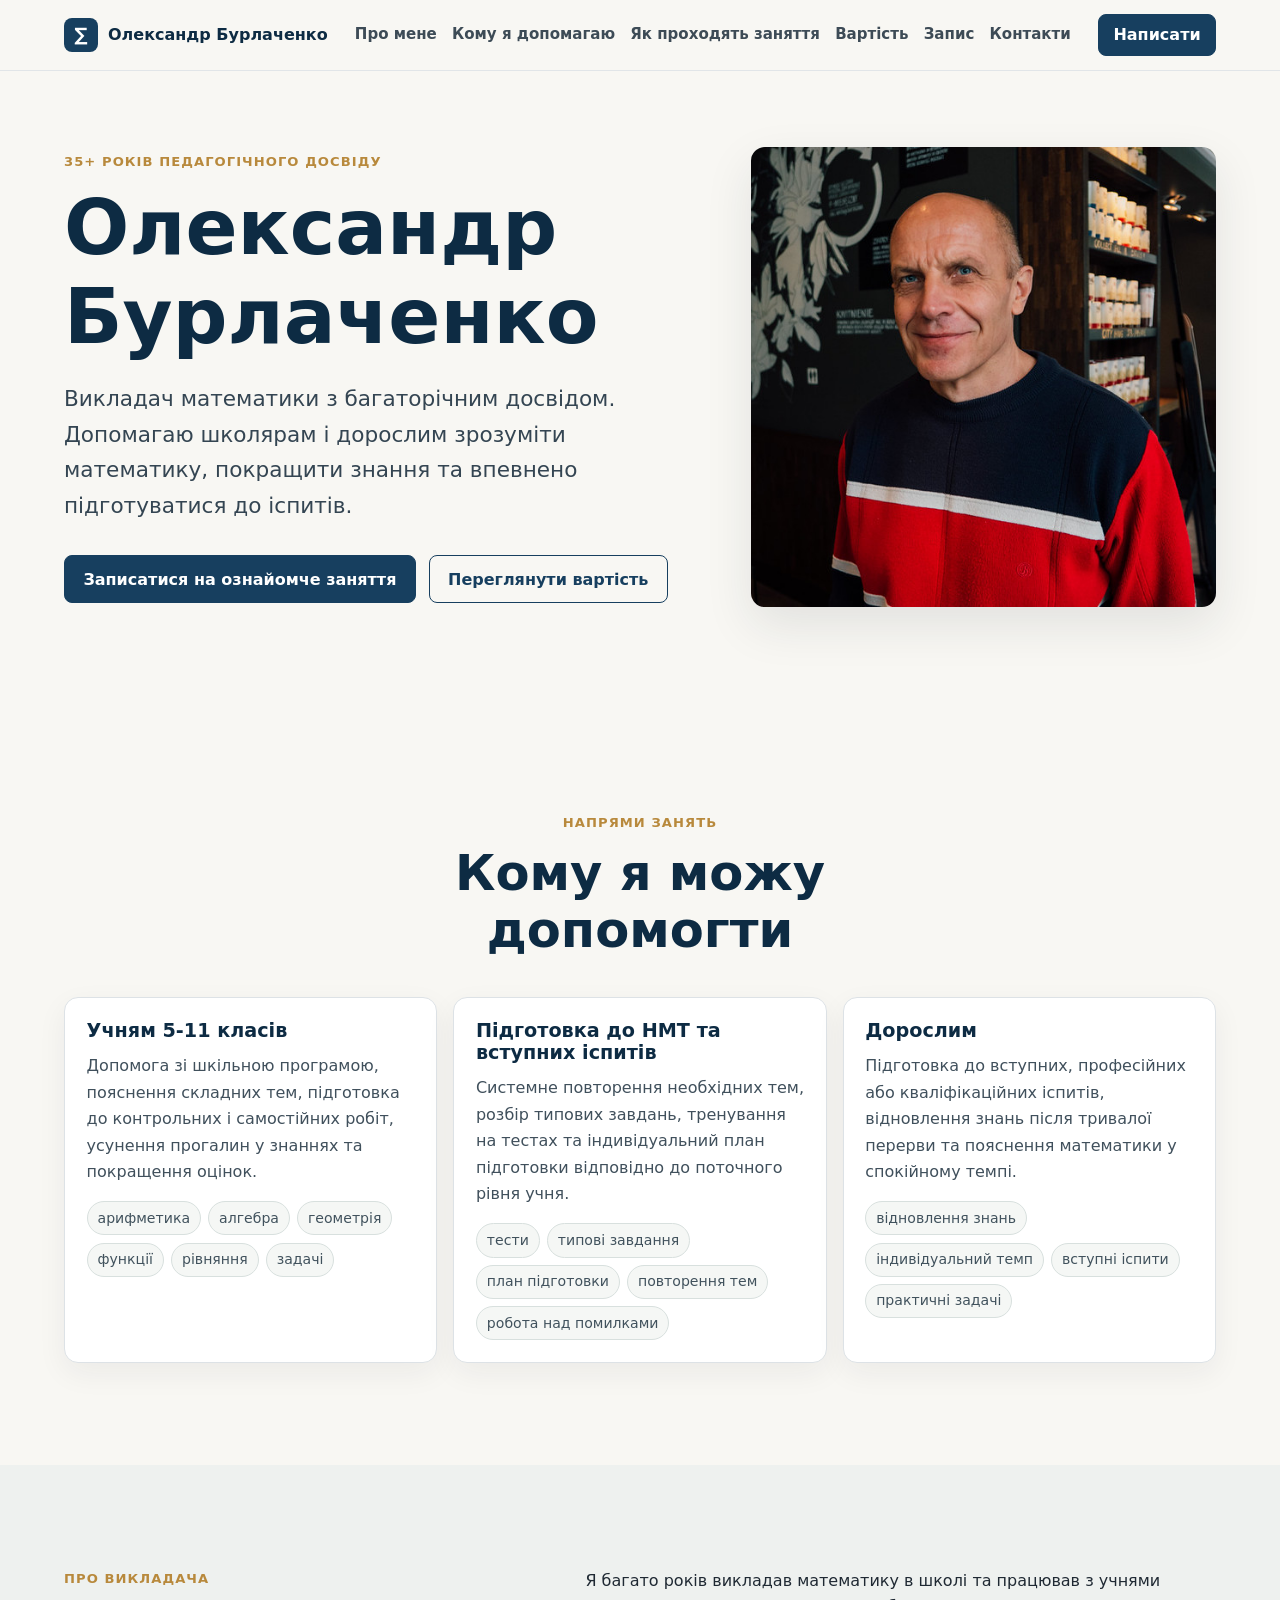
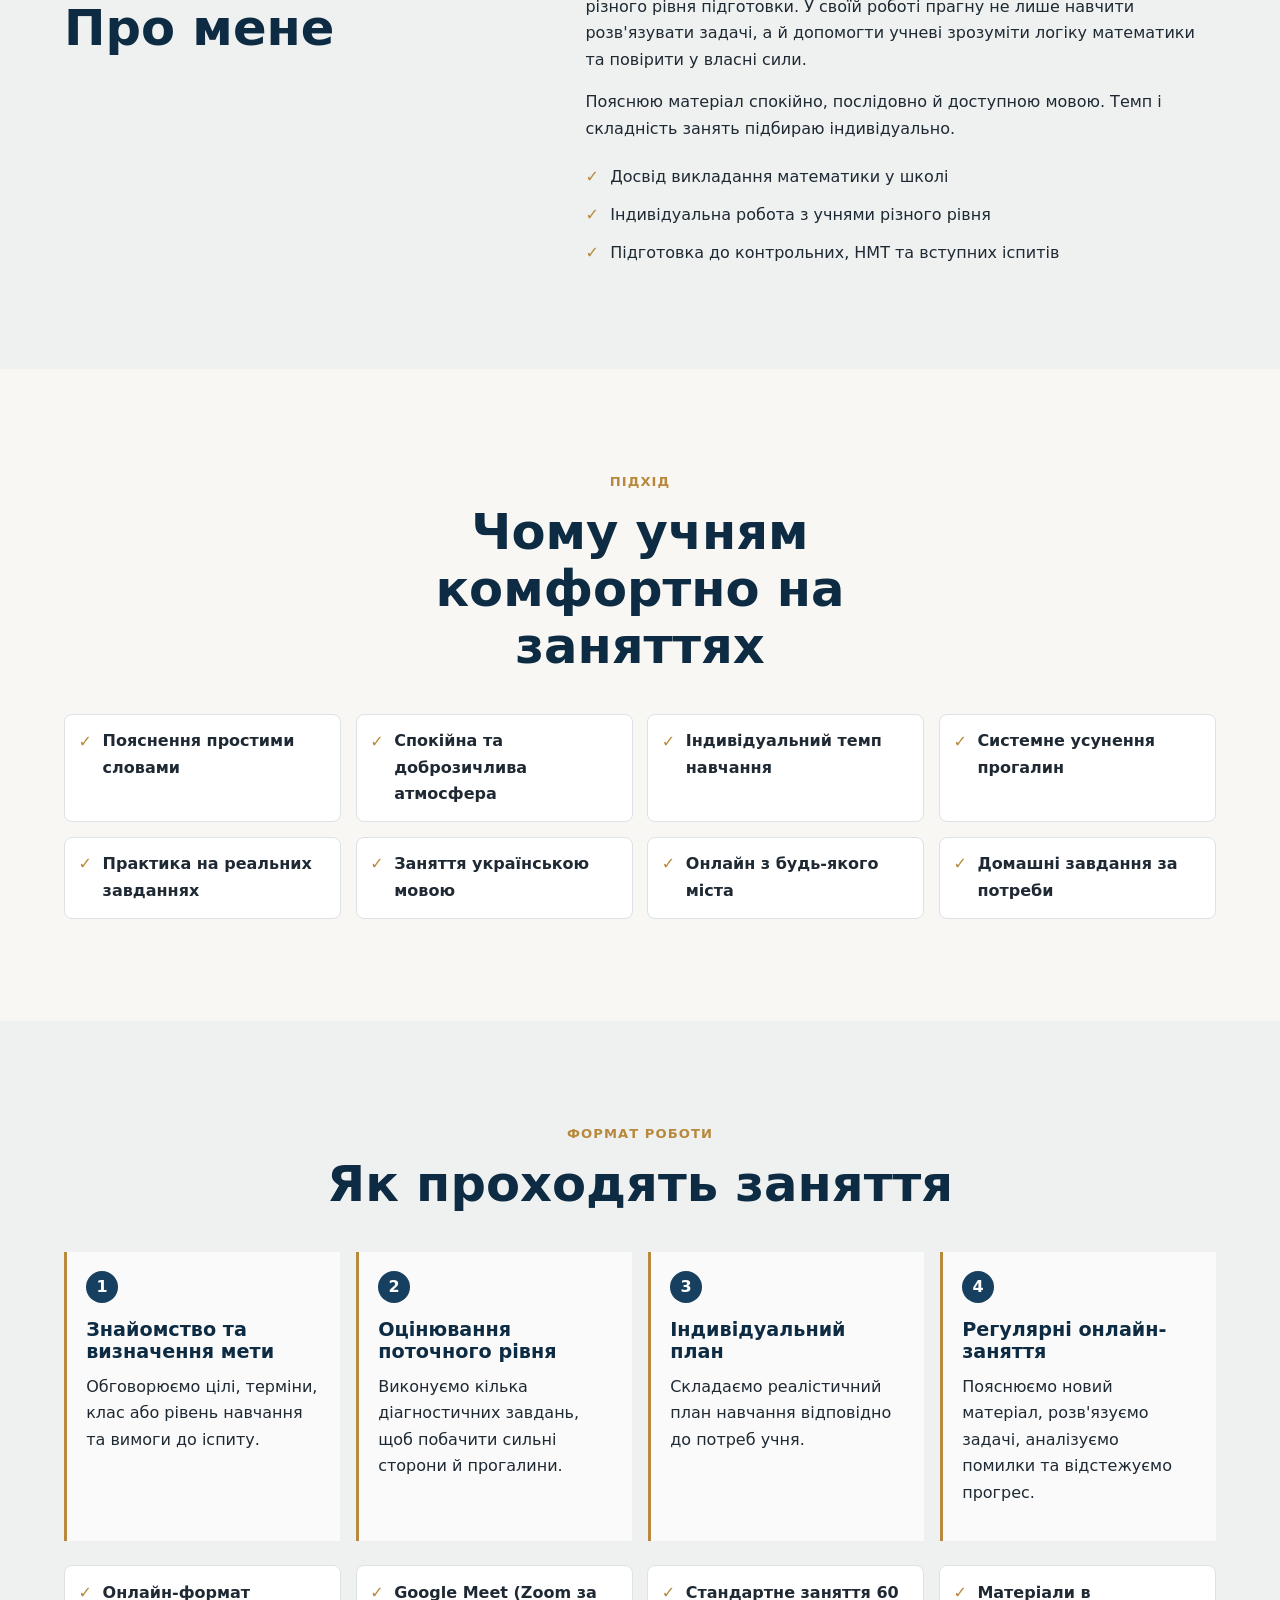
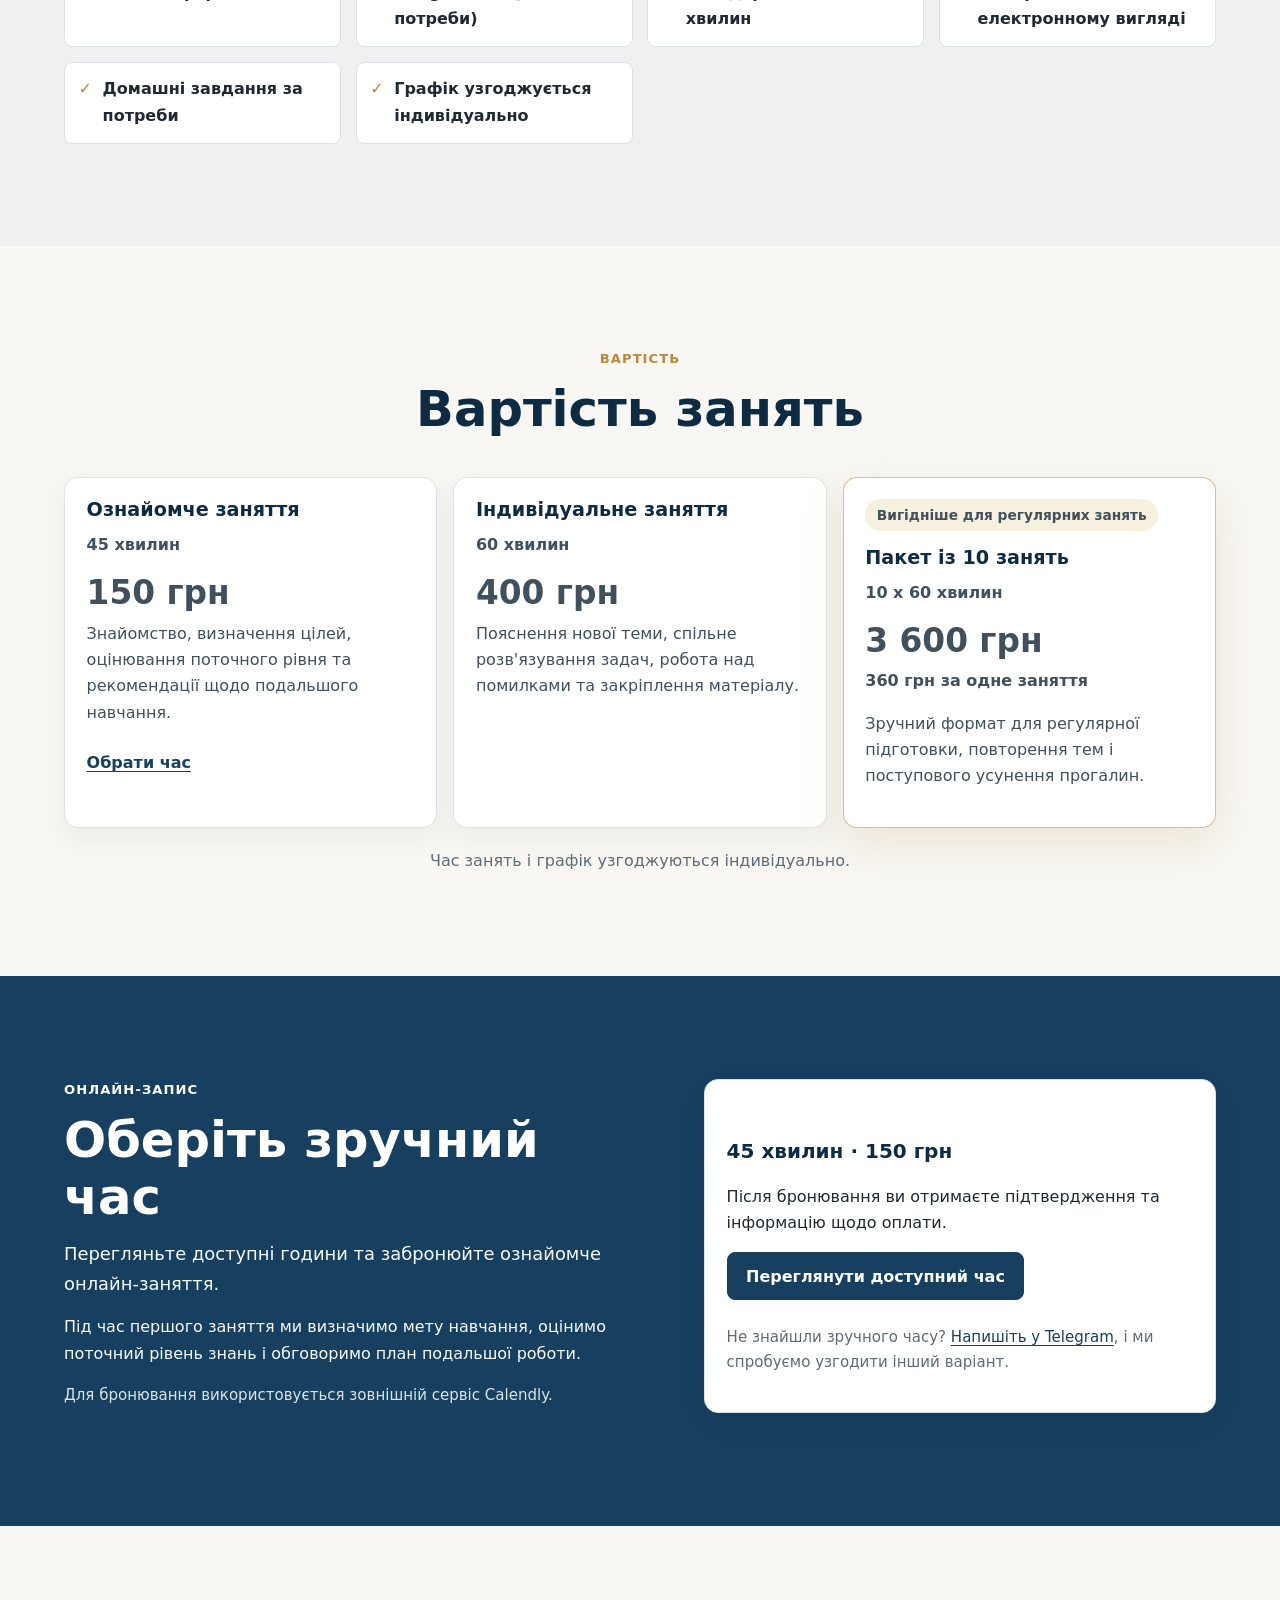
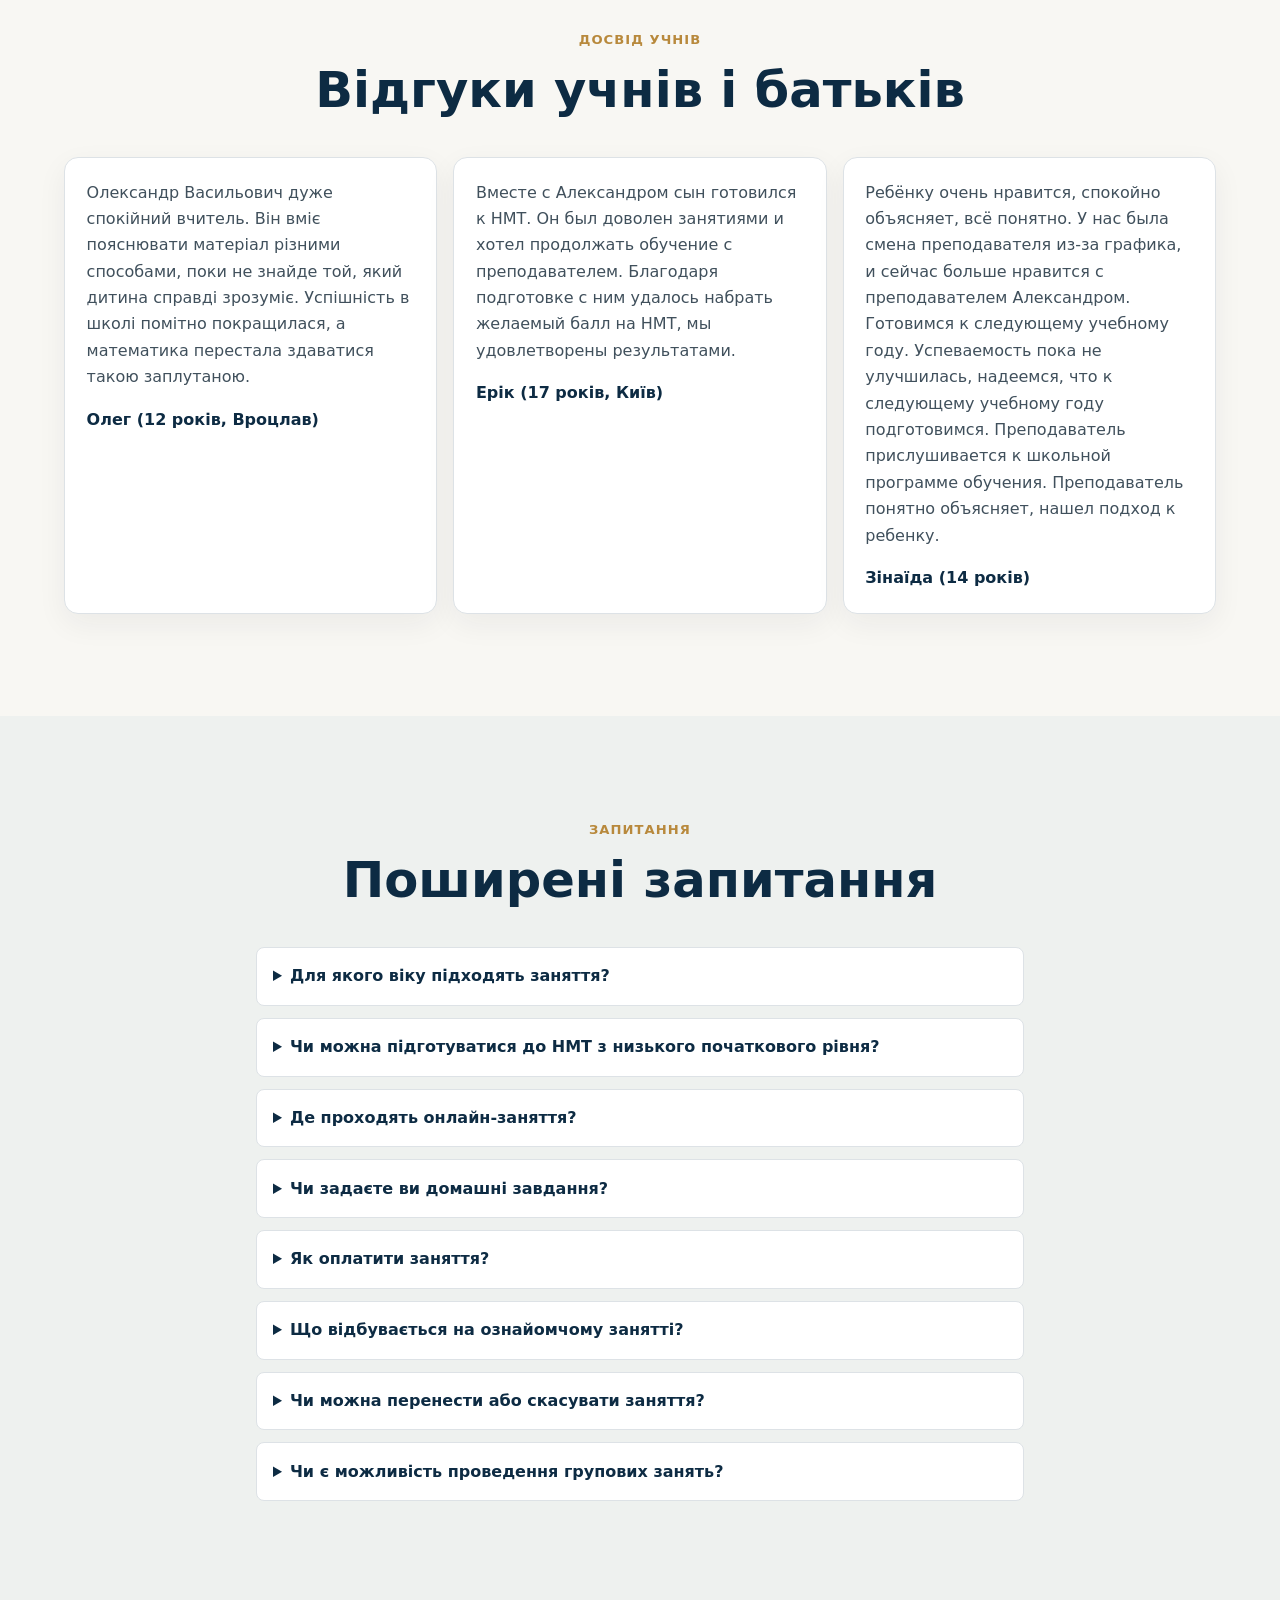
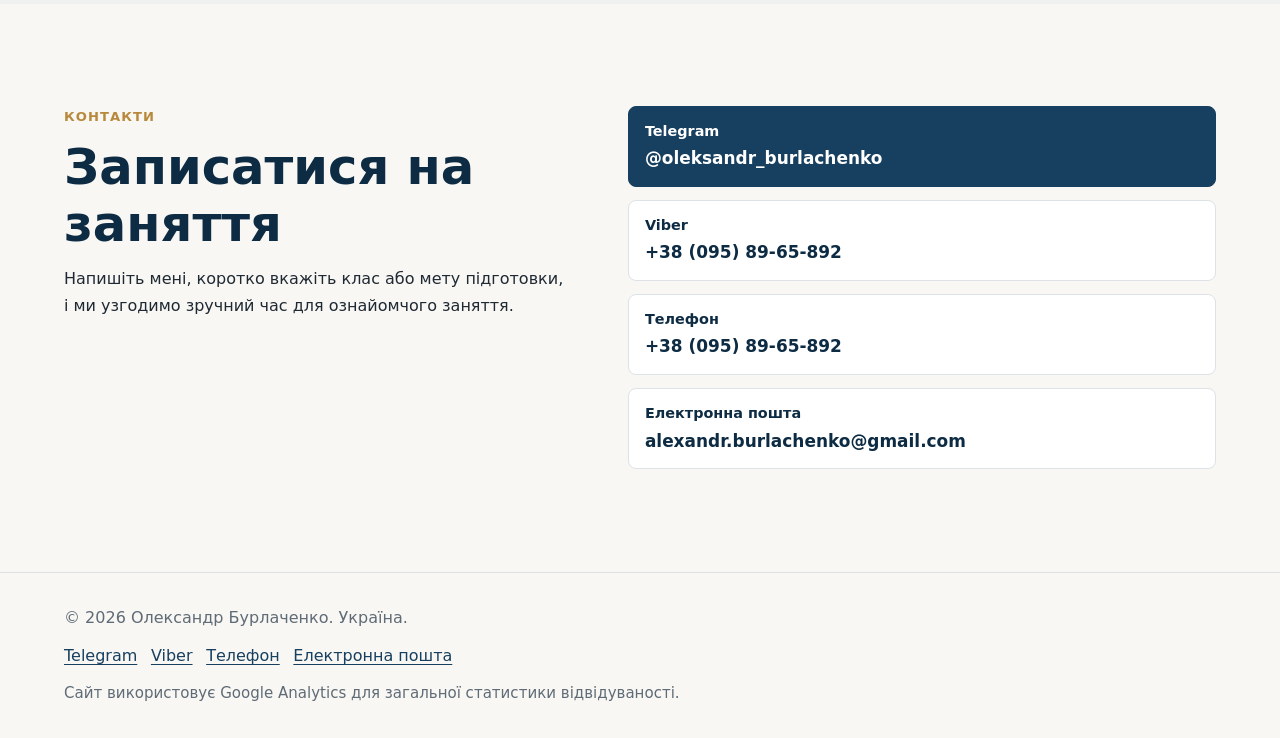
==== commit dffbc71e: "Deploy website" ====
--- a/index.html
+++ b/index.html
@@ -1,4 +1,4 @@
 <!DOCTYPE html><html lang="uk"><head><meta charset="utf-8"><meta name="viewport" content="width=device-width, initial-scale=1"><title>Олександр Бурлаченко — онлайн-викладач математики</title><meta name="description" content="Онлайн-заняття з математики для учнів 5-11 класів і дорослих. Підготовка до НМТ та вступних іспитів, допомога зі шкільною програмою."><link rel="canonical" href="https://oleksandr.burlachenko.com/"><link rel="icon" href="/favicon.svg" type="image/svg+xml"><link rel="manifest" href="/site.webmanifest"><meta name="theme-color" content="#173f5f"><meta property="og:type" content="website"><meta property="og:title" content="Олександр Бурлаченко — онлайн-викладач математики"><meta property="og:description" content="Онлайн-заняття з математики для учнів 5-11 класів і дорослих. Підготовка до НМТ та вступних іспитів, допомога зі шкільною програмою."><meta property="og:url" content="https://oleksandr.burlachenko.com/"><meta property="og:image" content="https://oleksandr.burlachenko.com/images/og-image.webp"><meta property="og:locale" content="uk_UA"><meta name="twitter:card" content="summary_large_image"><meta name="twitter:title" content="Олександр Бурлаченко — онлайн-викладач математики"><meta name="twitter:description" content="Онлайн-заняття з математики для учнів 5-11 класів і дорослих. Підготовка до НМТ та вступних іспитів, допомога зі шкільною програмою."><meta name="twitter:image" content="https://oleksandr.burlachenko.com/images/og-image.webp"><script async src="https://www.googletagmanager.com/gtag/js?id=G-PFE939JR4S"></script><script>window.dataLayer = window.dataLayer || [];
 function gtag(){dataLayer.push(arguments);}
 gtag("js", new Date());
-gtag("config", "G-PFE939JR4S");</script><script type="application/ld+json">{"@context":"https://schema.org","@type":"Person","name":"Олександр Бурлаченко","jobTitle":"Онлайн-викладач математики","url":"https://oleksandr.burlachenko.com","image":"https://oleksandr.burlachenko.com/images/teacher-portrait.jpg","address":{"@type":"PostalAddress","addressCountry":"UA"},"sameAs":["https://t.me/oleksandr_burlachenko"]}</script><script type="application/ld+json">{"@context":"https://schema.org","@type":"Service","name":"Онлайн-заняття з математики","description":"Онлайн-заняття з математики для учнів 5-11 класів і дорослих. Підготовка до НМТ та вступних іспитів, допомога зі шкільною програмою.","provider":{"@type":"Person","name":"Олександр Бурлаченко"},"areaServed":"Україна","serviceType":"Онлайн-репетиторство з математики","offers":[{"@type":"Offer","name":"Ознайомче заняття","price":150,"priceCurrency":"UAH","description":"Знайомство, визначення цілей, оцінювання поточного рівня та рекомендації щодо подальшого навчання."},{"@type":"Offer","name":"Індивідуальне заняття","price":400,"priceCurrency":"UAH","description":"Пояснення нової теми, спільне розв'язування задач, робота над помилками та закріплення матеріалу."},{"@type":"Offer","name":"Пакет із 10 занять","price":3600,"priceCurrency":"UAH","description":"Зручний формат для регулярної підготовки, повторення тем і поступового усунення прогалин."}],"potentialAction":{"@type":"ReserveAction","target":"https://calendly.com/alexandr-burlachenko/45min","name":"Ознайомче заняття"}}</script><link rel="stylesheet" href="/_astro/BaseLayout.DnYz9kGp.css"></head><body><header class="site-header"><div class="container header-inner"><a class="brand" href="/" aria-label="Олександр Бурлаченко, головна сторінка"><span class="brand-mark" aria-hidden="true">∑</span><span>Олександр Бурлаченко</span></a><nav class="nav" aria-label="Основна навігація"><a href="#about">Про мене</a><a href="#audience">Кому я допомагаю</a><a href="#process">Як проходять заняття</a><a href="#pricing">Вартість</a><a href="#booking">Запис</a><a href="#contact">Контакти</a></nav><a class="button button-small" href="https://t.me/oleksandr_burlachenko" target="_blank" rel="noopener noreferrer">Написати</a></div></header><main><section class="hero section"><div class="container hero-grid"><div class="hero-copy"><p class="eyebrow">35+ років педагогічного досвіду</p><h1>Олександр Бурлаченко</h1><p class="lead">Викладач математики з багаторічним досвідом. Допомагаю школярам і дорослим зрозуміти математику, покращити знання та впевнено підготуватися до іспитів.</p><div class="hero-actions"><a class="button" href="#booking">Записатися на ознайомче заняття</a><a class="button button-secondary" href="#pricing">Переглянути вартість</a></div></div><figure class="portrait-wrap"><img src="/images/teacher-portrait.jpg" width="780" height="500" alt="Портрет викладача математики Олександр Бурлаченко" decoding="async" fetchpriority="high"></figure></div></section><section id="audience" class="section"><div class="container"><div class="section-heading"><p class="eyebrow">Напрями занять</p><h2>Кому я можу допомогти</h2></div><div class="card-grid"><article class="card"><h3>Учням 5-11 класів</h3><p>Допомога зі шкільною програмою, пояснення складних тем, підготовка до контрольних і самостійних робіт, усунення прогалин у знаннях та покращення оцінок.</p><ul class="tag-list" aria-label="Теми: Учням 5-11 класів"><li>арифметика</li><li>алгебра</li><li>геометрія</li><li>функції</li><li>рівняння</li><li>задачі</li></ul></article><article class="card"><h3>Підготовка до НМТ та вступних іспитів</h3><p>Системне повторення необхідних тем, розбір типових завдань, тренування на тестах та індивідуальний план підготовки відповідно до поточного рівня учня.</p><ul class="tag-list" aria-label="Теми: Підготовка до НМТ та вступних іспитів"><li>тести</li><li>типові завдання</li><li>план підготовки</li><li>повторення тем</li><li>робота над помилками</li></ul></article><article class="card"><h3>Дорослим</h3><p>Підготовка до вступних, професійних або кваліфікаційних іспитів, відновлення знань після тривалої перерви та пояснення математики у спокійному темпі.</p><ul class="tag-list" aria-label="Теми: Дорослим"><li>відновлення знань</li><li>індивідуальний темп</li><li>вступні іспити</li><li>практичні задачі</li></ul></article></div></div></section><section id="about" class="section section-muted"><div class="container two-column"><div class="section-heading left"><p class="eyebrow">Про викладача</p><h2>Про мене</h2></div><div class="prose"><p>Я багато років викладав математику в школі та працював з учнями різного рівня підготовки. У своїй роботі прагну не лише навчити розв&#39;язувати задачі, а й допомогти учневі зрозуміти логіку математики та повірити у власні сили.</p><p>Пояснюю матеріал спокійно, послідовно й доступною мовою. Темп і складність занять підбираю індивідуально.</p><ul class="check-list"><li>Досвід викладання математики у школі</li><li>Індивідуальна робота з учнями різного рівня</li><li>Підготовка до контрольних, НМТ та вступних іспитів</li></ul></div></div></section><section class="section"><div class="container"><div class="section-heading"><p class="eyebrow">Підхід</p><h2>Чому учням комфортно на заняттях</h2></div><ul class="benefit-grid"><li>Пояснення простими словами</li><li>Спокійна та доброзичлива атмосфера</li><li>Індивідуальний темп навчання</li><li>Системне усунення прогалин</li><li>Практика на реальних завданнях</li><li>Заняття українською мовою</li><li>Онлайн з будь-якого міста</li><li>Домашні завдання за потреби</li></ul></div></section><section id="process" class="section section-muted"><div class="container"><div class="section-heading"><p class="eyebrow">Формат роботи</p><h2>Як проходять заняття</h2></div><div class="steps"><article class="step"><span aria-hidden="true">1</span><h3>Знайомство та визначення мети</h3><p>Обговорюємо цілі, терміни, клас або рівень навчання та вимоги до іспиту.</p></article><article class="step"><span aria-hidden="true">2</span><h3>Оцінювання поточного рівня</h3><p>Виконуємо кілька діагностичних завдань, щоб побачити сильні сторони й прогалини.</p></article><article class="step"><span aria-hidden="true">3</span><h3>Індивідуальний план</h3><p>Складаємо реалістичний план навчання відповідно до потреб учня.</p></article><article class="step"><span aria-hidden="true">4</span><h3>Регулярні онлайн-заняття</h3><p>Пояснюємо новий матеріал, розв&#39;язуємо задачі, аналізуємо помилки та відстежуємо прогрес.</p></article></div><ul class="detail-list"><li>Онлайн-формат</li><li>Google Meet (Zoom за потреби)</li><li>Стандартне заняття 60 хвилин</li><li>Матеріали в електронному вигляді</li><li>Домашні завдання за потреби</li><li>Графік узгоджується індивідуально</li></ul></div></section><section id="pricing" class="section"><div class="container"><div class="section-heading"><p class="eyebrow">Вартість</p><h2>Вартість занять</h2></div><div class="pricing-grid"><article class="price-card"><h3>Ознайомче заняття</h3><p class="duration">45 хвилин</p><p class="price">150 грн</p><p>Знайомство, визначення цілей, оцінювання поточного рівня та рекомендації щодо подальшого навчання.</p><a class="text-link" href="#booking">Обрати час</a></article><article class="price-card"><h3>Індивідуальне заняття</h3><p class="duration">60 хвилин</p><p class="price">400 грн</p><p>Пояснення нової теми, спільне розв&#39;язування задач, робота над помилками та закріплення матеріалу.</p></article><article class="price-card highlighted"><p class="badge">Вигідніше для регулярних занять</p><h3>Пакет із 10 занять</h3><p class="duration">10 x 60 хвилин</p><p class="price">3 600 грн</p><p class="price-note">360 грн за одне заняття</p><p>Зручний формат для регулярної підготовки, повторення тем і поступового усунення прогалин.</p></article></div><p class="section-note">Час занять і графік узгоджуються індивідуально.</p></div></section><section id="booking" class="section section-accent"><div class="container booking-panel"><div><p class="eyebrow">Онлайн-запис</p><h2>Оберіть зручний час</h2><p class="lead-small">Перегляньте доступні години та забронюйте ознайомче онлайн-заняття.</p><p>Під час першого заняття ми визначимо мету навчання, оцінимо поточний рівень знань і обговоримо план подальшої роботи.</p><p class="privacy-note">Для бронювання використовується зовнішній сервіс Calendly.</p></div><div class="booking-card" data-calendly-booking><h3>Ознайомче заняття</h3><p class="booking-summary">45 хвилин · 150 грн</p><p>Після бронювання ви отримаєте підтвердження та інформацію щодо оплати.</p><a class="button" href="https://calendly.com/alexandr-burlachenko/45min" target="_blank" rel="noopener noreferrer" aria-label="Переглянути доступний час у Calendly, відкриється на новій сторінці">Переглянути доступний час<span class="sr-only"> — відкриється на новій сторінці</span></a><p class="fallback-contact"><br>Не знайшли зручного часу? <a href="https://t.me/oleksandr_burlachenko" target="_blank" rel="noopener noreferrer">Напишіть у Telegram</a>, і ми спробуємо узгодити інший варіант.</p></div></div></section><section class="section"><div class="container"><div class="section-heading"><p class="eyebrow">Досвід учнів</p><h2>Відгуки учнів і батьків</h2></div><div class="testimonial-grid"><blockquote class="testimonial"><p>Олександр Васильович дуже спокійний вчитель. Він вміє пояснювати матеріал різними способами, поки не знайде той, який дитина справді зрозуміє. Успішність в школі помітно покращилася, а математика перестала здаватися такою заплутаною.</p><footer>Олег (12 років, Вроцлав)</footer></blockquote><blockquote class="testimonial"><p>Вместе с Александром сын готовился к НМТ. Он был доволен занятиями и хотел продолжать обучение с преподавателем. Благодаря подготовке с ним удалось набрать желаемый балл на НМТ, мы удовлетворены результатами.</p><footer>Ерік (17 років, Київ)</footer></blockquote><blockquote class="testimonial"><p>Ребёнку очень нравится, спокойно объясняет, всё понятно. У нас была смена преподавателя из-за графика, и сейчас больше нравится с преподавателем Александром. Готовимся к следующему учебному году. Успеваемость пока не улучшилась, надеемся, что к следующему учебному году подготовимся. Преподаватель прислушивается к школьной программе обучения. Преподаватель понятно объясняет, нашел подход к ребенку.</p><footer>Зінаїда (14 років)</footer></blockquote></div></div></section><section class="section section-muted"><div class="container narrow"><div class="section-heading"><p class="eyebrow">Запитання</p><h2>Поширені запитання</h2></div><div class="faq-list"><details><summary>Для якого віку підходять заняття?</summary><p>Заняття підходять для учнів 5-11 класів, абітурієнтів і дорослих, яким потрібно відновити або систематизувати знання з математики.</p></details><details><summary>Чи можна підготуватися до НМТ з низького початкового рівня?</summary><p>Так, але план і темп підготовки залежать від поточного рівня, часу до іспиту та регулярності занять. На ознайомчому занятті ми визначимо реалістичний маршрут.</p></details><details><summary>Де проходять онлайн-заняття?</summary><p>Заняття проходять онлайн через узгоджену платформу відеозв&#39;язку (Google Meet або Zoom). Матеріали та завдання надсилаються в електронному вигляді.</p></details><details><summary>Чи задаєте ви домашні завдання?</summary><p>Так, за потреби. Домашні завдання допомагають закріпити матеріал, але їхній обсяг підбирається індивідуально.</p></details><details><summary>Як оплатити заняття?</summary><p>Інформація для оплати надсилається після підтвердження заняття. Онлайн-оплата на сайті наразі не використовується.</p></details><details><summary>Що відбувається на ознайомчому занятті?</summary><p>Ми обговорюємо мету навчання, виконуємо кілька діагностичних завдань, визначаємо сильні сторони й прогалини та домовляємося про подальший план.</p></details><details><summary>Чи можна перенести або скасувати заняття?</summary><p>Так. Будь ласка, повідомте про перенесення або скасування якомога раніше, бажано не пізніше ніж за 6 годин до початку заняття.</p></details><details><summary>Чи є можливість проведення групових занять?</summary><p>Так. Будь-ласка пишіть на пошту або в Телеграм, щоб домовитися.</p></details></div></div></section><section id="contact" class="section"><div class="container contact-panel"><div><p class="eyebrow">Контакти</p><h2>Записатися на заняття</h2><p>Напишіть мені, коротко вкажіть клас або мету підготовки, і ми узгодимо зручний час для ознайомчого заняття.</p></div><div class="contact-actions" aria-label="Способи зв'язку"><a class="contact-link primary" href="https://t.me/oleksandr_burlachenko" target="_blank" rel="noopener noreferrer"><span>Telegram</span><strong>@oleksandr_burlachenko</strong></a><a class="contact-link" href="viber://chat?number=%2B380958965892"><span>Viber</span><strong>+38 (095) 89-65-892</strong></a><a class="contact-link" href="tel:+380958965892"><span>Телефон</span><strong>+38 (095) 89-65-892</strong></a><a class="contact-link" href="mailto:alexandr.burlachenko+lessons@gmail.com"><span>Електронна пошта</span><strong>alexandr.burlachenko@gmail.com</strong></a></div></div></section></main><footer class="site-footer"><div class="container footer-inner"><p>© 2026 Олександр Бурлаченко. Україна.</p><nav aria-label="Контакти у футері"><a href="https://t.me/oleksandr_burlachenko" target="_blank" rel="noopener noreferrer">Telegram</a><a href="viber://chat?number=%2B380958965892">Viber</a><a href="tel:+380958965892">Телефон</a><a href="mailto:alexandr.burlachenko+lessons@gmail.com">Електронна пошта</a></nav><p class="privacy-note">Сайт використовує Google Analytics для загальної статистики відвідуваності.</p></div></footer></body></html>+gtag("config", "G-PFE939JR4S");</script><script type="application/ld+json">{"@context":"https://schema.org","@type":"Person","name":"Олександр Бурлаченко","jobTitle":"Онлайн-викладач математики","url":"https://oleksandr.burlachenko.com","image":"https://oleksandr.burlachenko.com/images/teacher-portrait.jpg","address":{"@type":"PostalAddress","addressCountry":"UA"},"sameAs":["https://t.me/oleksandr_burlachenko"]}</script><script type="application/ld+json">{"@context":"https://schema.org","@type":"Service","name":"Онлайн-заняття з математики","description":"Онлайн-заняття з математики для учнів 5-11 класів і дорослих. Підготовка до НМТ та вступних іспитів, допомога зі шкільною програмою.","provider":{"@type":"Person","name":"Олександр Бурлаченко"},"areaServed":"Україна","serviceType":"Онлайн-репетиторство з математики","offers":[{"@type":"Offer","name":"Ознайомче заняття","price":150,"priceCurrency":"UAH","description":"Знайомство, визначення цілей, оцінювання поточного рівня та рекомендації щодо подальшого навчання."},{"@type":"Offer","name":"Індивідуальне заняття","price":400,"priceCurrency":"UAH","description":"Пояснення нової теми, спільне розв'язування задач, робота над помилками та закріплення матеріалу."},{"@type":"Offer","name":"Пакет із 10 занять","price":3600,"priceCurrency":"UAH","description":"Зручний формат для регулярної підготовки, повторення тем і поступового усунення прогалин."}],"potentialAction":{"@type":"ReserveAction","target":"https://calendly.com/alexandr-burlachenko/45min","name":"Ознайомче заняття"}}</script><link rel="stylesheet" href="/_astro/BaseLayout.DnYz9kGp.css"></head><body><header class="site-header"><div class="container header-inner"><a class="brand" href="/" aria-label="Олександр Бурлаченко, головна сторінка"><span class="brand-mark" aria-hidden="true">∑</span><span>Олександр Бурлаченко</span></a><nav class="nav" aria-label="Основна навігація"><a href="#about">Про мене</a><a href="#audience">Кому я допомагаю</a><a href="#process">Як проходять заняття</a><a href="#pricing">Вартість</a><a href="#booking">Запис</a><a href="#contact">Контакти</a></nav><a class="button button-small" href="https://t.me/oleksandr_burlachenko" target="_blank" rel="noopener noreferrer">Написати</a></div></header><main><section class="hero section"><div class="container hero-grid"><div class="hero-copy"><p class="eyebrow">35+ років педагогічного досвіду</p><h1>Олександр Бурлаченко</h1><p class="lead">Викладач математики з багаторічним досвідом. Допомагаю школярам і дорослим зрозуміти математику, покращити знання та впевнено підготуватися до іспитів.</p><div class="hero-actions"><a class="button" href="#booking">Записатися на ознайомче заняття</a><a class="button button-secondary" href="#pricing">Переглянути вартість</a></div></div><figure class="portrait-wrap"><img src="/images/teacher-portrait.jpg" width="750" height="460" alt="Портрет викладача математики Олександр Бурлаченко" decoding="async" fetchpriority="high"></figure></div></section><section id="audience" class="section"><div class="container"><div class="section-heading"><p class="eyebrow">Напрями занять</p><h2>Кому я можу допомогти</h2></div><div class="card-grid"><article class="card"><h3>Учням 5-11 класів</h3><p>Допомога зі шкільною програмою, пояснення складних тем, підготовка до контрольних і самостійних робіт, усунення прогалин у знаннях та покращення оцінок.</p><ul class="tag-list" aria-label="Теми: Учням 5-11 класів"><li>арифметика</li><li>алгебра</li><li>геометрія</li><li>функції</li><li>рівняння</li><li>задачі</li></ul></article><article class="card"><h3>Підготовка до НМТ та вступних іспитів</h3><p>Системне повторення необхідних тем, розбір типових завдань, тренування на тестах та індивідуальний план підготовки відповідно до поточного рівня учня.</p><ul class="tag-list" aria-label="Теми: Підготовка до НМТ та вступних іспитів"><li>тести</li><li>типові завдання</li><li>план підготовки</li><li>повторення тем</li><li>робота над помилками</li></ul></article><article class="card"><h3>Дорослим</h3><p>Підготовка до вступних, професійних або кваліфікаційних іспитів, відновлення знань після тривалої перерви та пояснення математики у спокійному темпі.</p><ul class="tag-list" aria-label="Теми: Дорослим"><li>відновлення знань</li><li>індивідуальний темп</li><li>вступні іспити</li><li>практичні задачі</li></ul></article></div></div></section><section id="about" class="section section-muted"><div class="container two-column"><div class="section-heading left"><p class="eyebrow">Про викладача</p><h2>Про мене</h2></div><div class="prose"><p>Я багато років викладав математику в школі та працював з учнями різного рівня підготовки. У своїй роботі прагну не лише навчити розв&#39;язувати задачі, а й допомогти учневі зрозуміти логіку математики та повірити у власні сили.</p><p>Пояснюю матеріал спокійно, послідовно й доступною мовою. Темп і складність занять підбираю індивідуально.</p><ul class="check-list"><li>Досвід викладання математики у школі</li><li>Індивідуальна робота з учнями різного рівня</li><li>Підготовка до контрольних, НМТ та вступних іспитів</li></ul></div></div></section><section class="section"><div class="container"><div class="section-heading"><p class="eyebrow">Підхід</p><h2>Чому учням комфортно на заняттях</h2></div><ul class="benefit-grid"><li>Пояснення простими словами</li><li>Спокійна та доброзичлива атмосфера</li><li>Індивідуальний темп навчання</li><li>Системне усунення прогалин</li><li>Практика на реальних завданнях</li><li>Заняття українською мовою</li><li>Онлайн з будь-якого міста</li><li>Домашні завдання за потреби</li></ul></div></section><section id="process" class="section section-muted"><div class="container"><div class="section-heading"><p class="eyebrow">Формат роботи</p><h2>Як проходять заняття</h2></div><div class="steps"><article class="step"><span aria-hidden="true">1</span><h3>Знайомство та визначення мети</h3><p>Обговорюємо цілі, терміни, клас або рівень навчання та вимоги до іспиту.</p></article><article class="step"><span aria-hidden="true">2</span><h3>Оцінювання поточного рівня</h3><p>Виконуємо кілька діагностичних завдань, щоб побачити сильні сторони й прогалини.</p></article><article class="step"><span aria-hidden="true">3</span><h3>Індивідуальний план</h3><p>Складаємо реалістичний план навчання відповідно до потреб учня.</p></article><article class="step"><span aria-hidden="true">4</span><h3>Регулярні онлайн-заняття</h3><p>Пояснюємо новий матеріал, розв&#39;язуємо задачі, аналізуємо помилки та відстежуємо прогрес.</p></article></div><ul class="detail-list"><li>Онлайн-формат</li><li>Google Meet (Zoom за потреби)</li><li>Стандартне заняття 60 хвилин</li><li>Матеріали в електронному вигляді</li><li>Домашні завдання за потреби</li><li>Графік узгоджується індивідуально</li></ul></div></section><section id="pricing" class="section"><div class="container"><div class="section-heading"><p class="eyebrow">Вартість</p><h2>Вартість занять</h2></div><div class="pricing-grid"><article class="price-card"><h3>Ознайомче заняття</h3><p class="duration">45 хвилин</p><p class="price">150 грн</p><p>Знайомство, визначення цілей, оцінювання поточного рівня та рекомендації щодо подальшого навчання.</p><a class="text-link" href="#booking">Обрати час</a></article><article class="price-card"><h3>Індивідуальне заняття</h3><p class="duration">60 хвилин</p><p class="price">400 грн</p><p>Пояснення нової теми, спільне розв&#39;язування задач, робота над помилками та закріплення матеріалу.</p></article><article class="price-card highlighted"><p class="badge">Вигідніше для регулярних занять</p><h3>Пакет із 10 занять</h3><p class="duration">10 x 60 хвилин</p><p class="price">3 600 грн</p><p class="price-note">360 грн за одне заняття</p><p>Зручний формат для регулярної підготовки, повторення тем і поступового усунення прогалин.</p></article></div><p class="section-note">Час занять і графік узгоджуються індивідуально.</p></div></section><section id="booking" class="section section-accent"><div class="container booking-panel"><div><p class="eyebrow">Онлайн-запис</p><h2>Оберіть зручний час</h2><p class="lead-small">Перегляньте доступні години та забронюйте ознайомче онлайн-заняття.</p><p>Під час першого заняття ми визначимо мету навчання, оцінимо поточний рівень знань і обговоримо план подальшої роботи.</p><p class="privacy-note">Для бронювання використовується зовнішній сервіс Calendly.</p></div><div class="booking-card" data-calendly-booking><h3>Ознайомче заняття</h3><p class="booking-summary">45 хвилин · 150 грн</p><p>Після бронювання ви отримаєте підтвердження та інформацію щодо оплати.</p><a class="button" href="https://calendly.com/alexandr-burlachenko/45min" target="_blank" rel="noopener noreferrer" aria-label="Переглянути доступний час у Calendly, відкриється на новій сторінці">Переглянути доступний час<span class="sr-only"> — відкриється на новій сторінці</span></a><p class="fallback-contact"><br>Не знайшли зручного часу? <a href="https://t.me/oleksandr_burlachenko" target="_blank" rel="noopener noreferrer">Напишіть у Telegram</a>, і ми спробуємо узгодити інший варіант.</p></div></div></section><section class="section"><div class="container"><div class="section-heading"><p class="eyebrow">Досвід учнів</p><h2>Відгуки учнів і батьків</h2></div><div class="testimonial-grid"><blockquote class="testimonial"><p>Олександр Васильович дуже спокійний вчитель. Він вміє пояснювати матеріал різними способами, поки не знайде той, який дитина справді зрозуміє. Успішність в школі помітно покращилася, а математика перестала здаватися такою заплутаною.</p><footer>Олег (12 років, Вроцлав)</footer></blockquote><blockquote class="testimonial"><p>Вместе с Александром сын готовился к НМТ. Он был доволен занятиями и хотел продолжать обучение с преподавателем. Благодаря подготовке с ним удалось набрать желаемый балл на НМТ, мы удовлетворены результатами.</p><footer>Ерік (17 років, Київ)</footer></blockquote><blockquote class="testimonial"><p>Ребёнку очень нравится, спокойно объясняет, всё понятно. У нас была смена преподавателя из-за графика, и сейчас больше нравится с преподавателем Александром. Готовимся к следующему учебному году. Успеваемость пока не улучшилась, надеемся, что к следующему учебному году подготовимся. Преподаватель прислушивается к школьной программе обучения. Преподаватель понятно объясняет, нашел подход к ребенку.</p><footer>Зінаїда (14 років)</footer></blockquote></div></div></section><section class="section section-muted"><div class="container narrow"><div class="section-heading"><p class="eyebrow">Запитання</p><h2>Поширені запитання</h2></div><div class="faq-list"><details><summary>Для якого віку підходять заняття?</summary><p>Заняття підходять для учнів 5-11 класів, абітурієнтів і дорослих, яким потрібно відновити або систематизувати знання з математики.</p></details><details><summary>Чи можна підготуватися до НМТ з низького початкового рівня?</summary><p>Так, але план і темп підготовки залежать від поточного рівня, часу до іспиту та регулярності занять. На ознайомчому занятті ми визначимо реалістичний маршрут.</p></details><details><summary>Де проходять онлайн-заняття?</summary><p>Заняття проходять онлайн через узгоджену платформу відеозв&#39;язку (Google Meet або Zoom). Матеріали та завдання надсилаються в електронному вигляді.</p></details><details><summary>Чи задаєте ви домашні завдання?</summary><p>Так, за потреби. Домашні завдання допомагають закріпити матеріал, але їхній обсяг підбирається індивідуально.</p></details><details><summary>Як оплатити заняття?</summary><p>Інформація для оплати надсилається після підтвердження заняття. Онлайн-оплата на сайті наразі не використовується.</p></details><details><summary>Що відбувається на ознайомчому занятті?</summary><p>Ми обговорюємо мету навчання, виконуємо кілька діагностичних завдань, визначаємо сильні сторони й прогалини та домовляємося про подальший план.</p></details><details><summary>Чи можна перенести або скасувати заняття?</summary><p>Так. Будь ласка, повідомте про перенесення або скасування якомога раніше, бажано не пізніше ніж за 6 годин до початку заняття.</p></details><details><summary>Чи є можливість проведення групових занять?</summary><p>Так. Будь-ласка пишіть на пошту або в Телеграм, щоб домовитися.</p></details></div></div></section><section id="contact" class="section"><div class="container contact-panel"><div><p class="eyebrow">Контакти</p><h2>Записатися на заняття</h2><p>Напишіть мені, коротко вкажіть клас або мету підготовки, і ми узгодимо зручний час для ознайомчого заняття.</p></div><div class="contact-actions" aria-label="Способи зв'язку"><a class="contact-link primary" href="https://t.me/oleksandr_burlachenko" target="_blank" rel="noopener noreferrer"><span>Telegram</span><strong>@oleksandr_burlachenko</strong></a><a class="contact-link" href="viber://chat?number=%2B380958965892"><span>Viber</span><strong>+38 (095) 89-65-892</strong></a><a class="contact-link" href="tel:+380958965892"><span>Телефон</span><strong>+38 (095) 89-65-892</strong></a><a class="contact-link" href="mailto:alexandr.burlachenko+lessons@gmail.com"><span>Електронна пошта</span><strong>alexandr.burlachenko@gmail.com</strong></a></div></div></section></main><footer class="site-footer"><div class="container footer-inner"><p>© 2026 Олександр Бурлаченко. Україна.</p><nav aria-label="Контакти у футері"><a href="https://t.me/oleksandr_burlachenko" target="_blank" rel="noopener noreferrer">Telegram</a><a href="viber://chat?number=%2B380958965892">Viber</a><a href="tel:+380958965892">Телефон</a><a href="mailto:alexandr.burlachenko+lessons@gmail.com">Електронна пошта</a></nav><p class="privacy-note">Сайт використовує Google Analytics для загальної статистики відвідуваності.</p></div></footer></body></html>
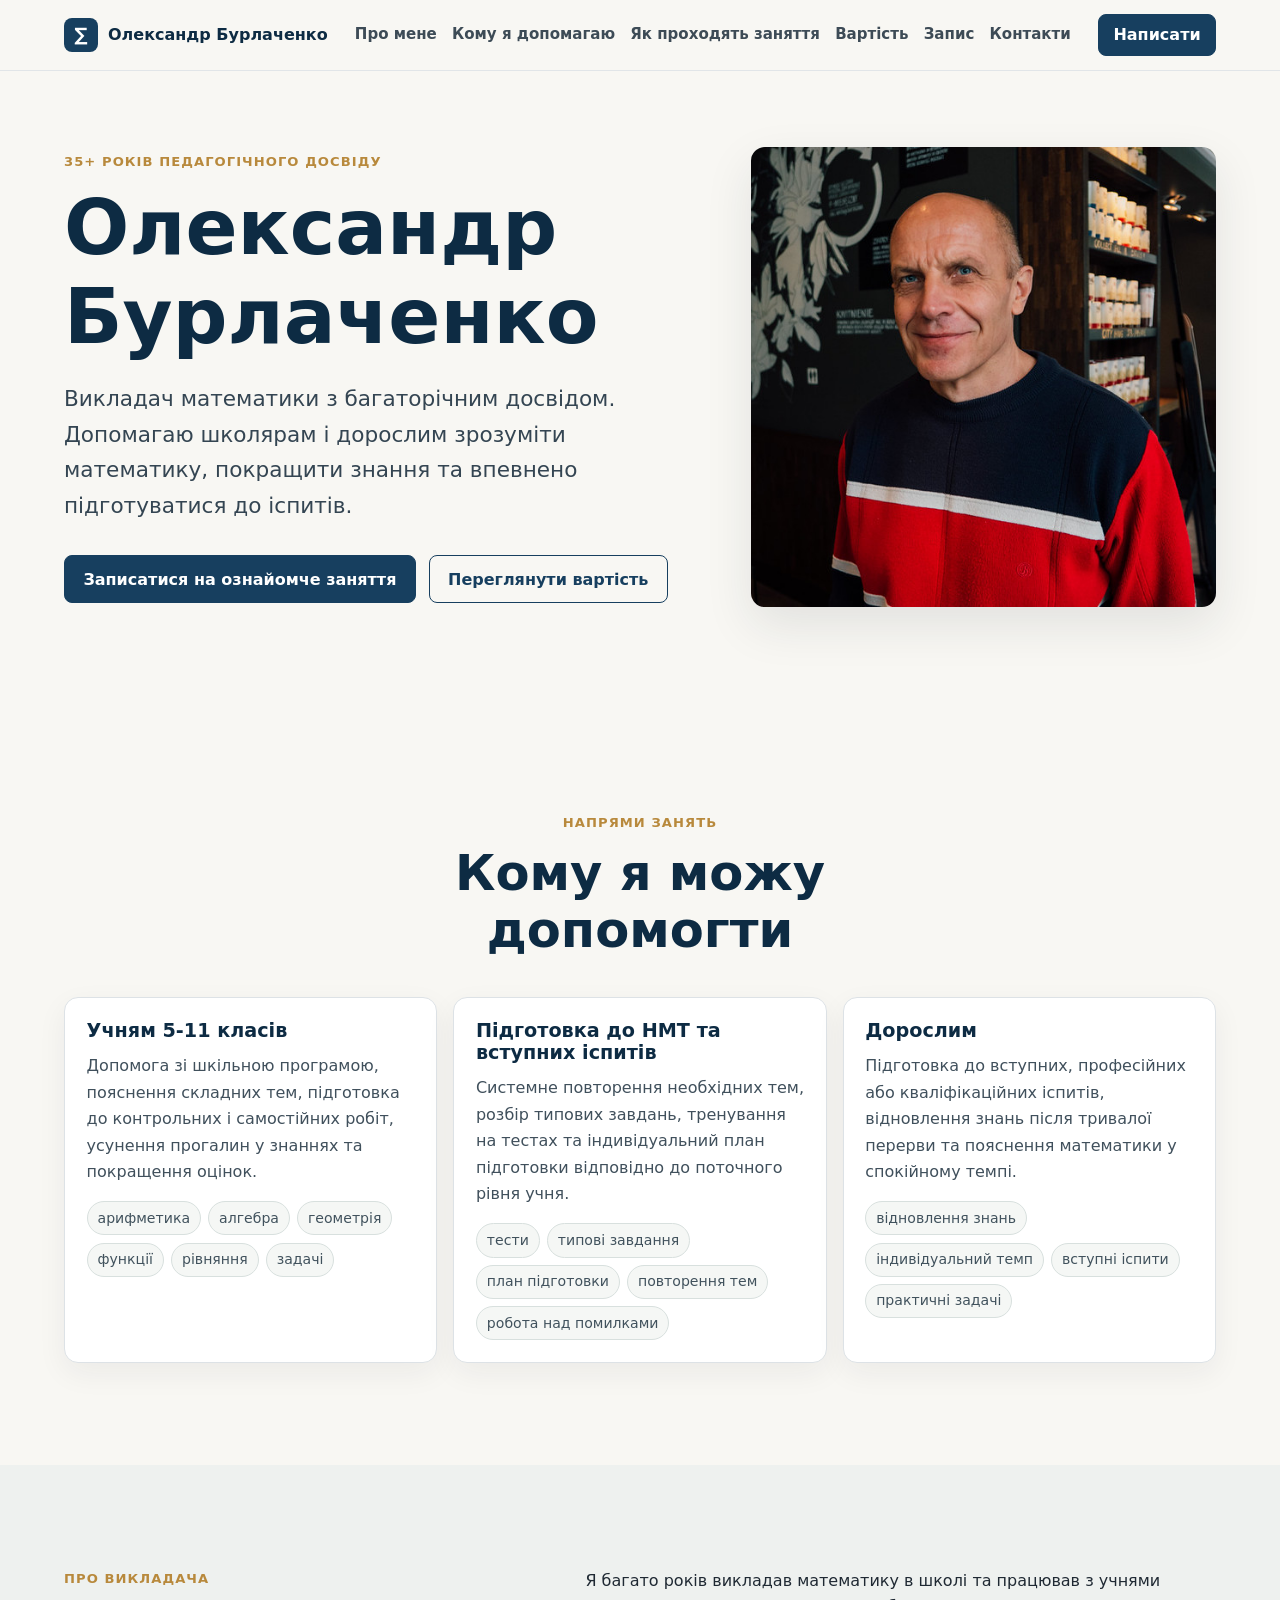
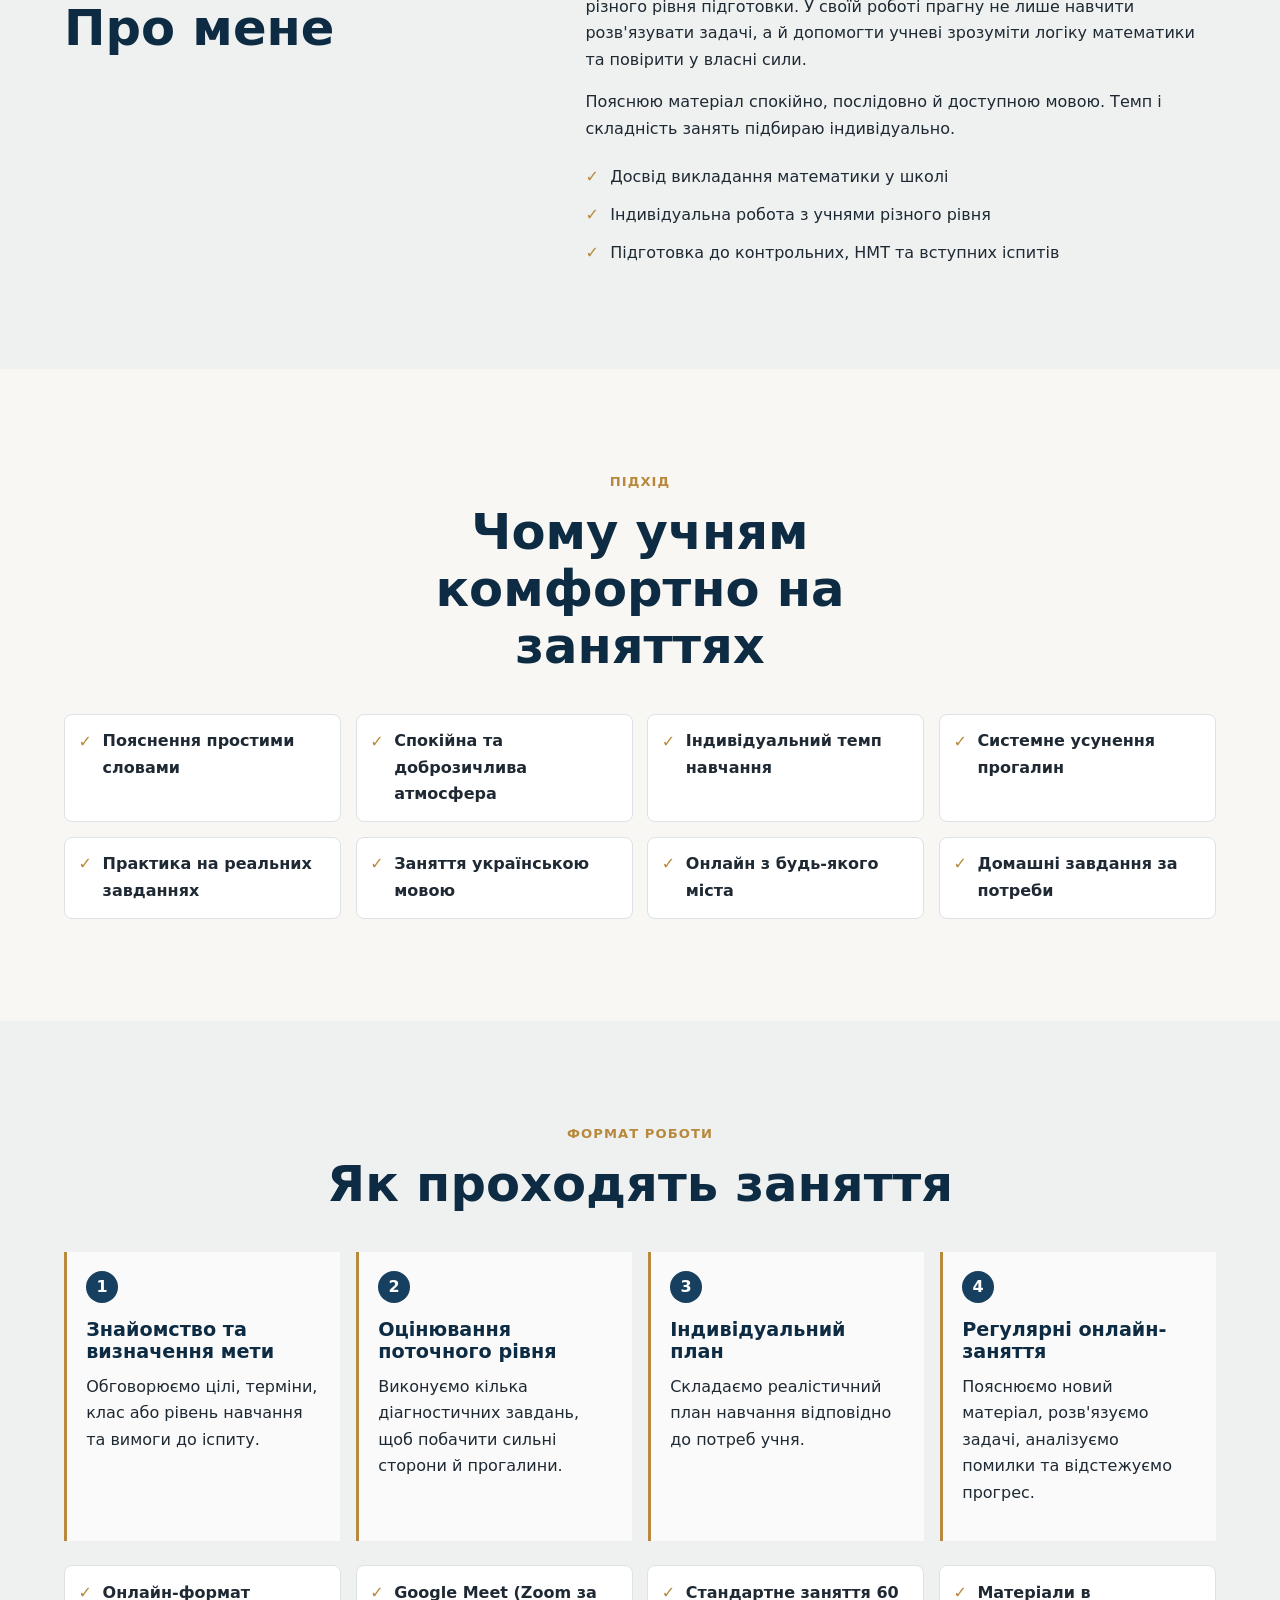
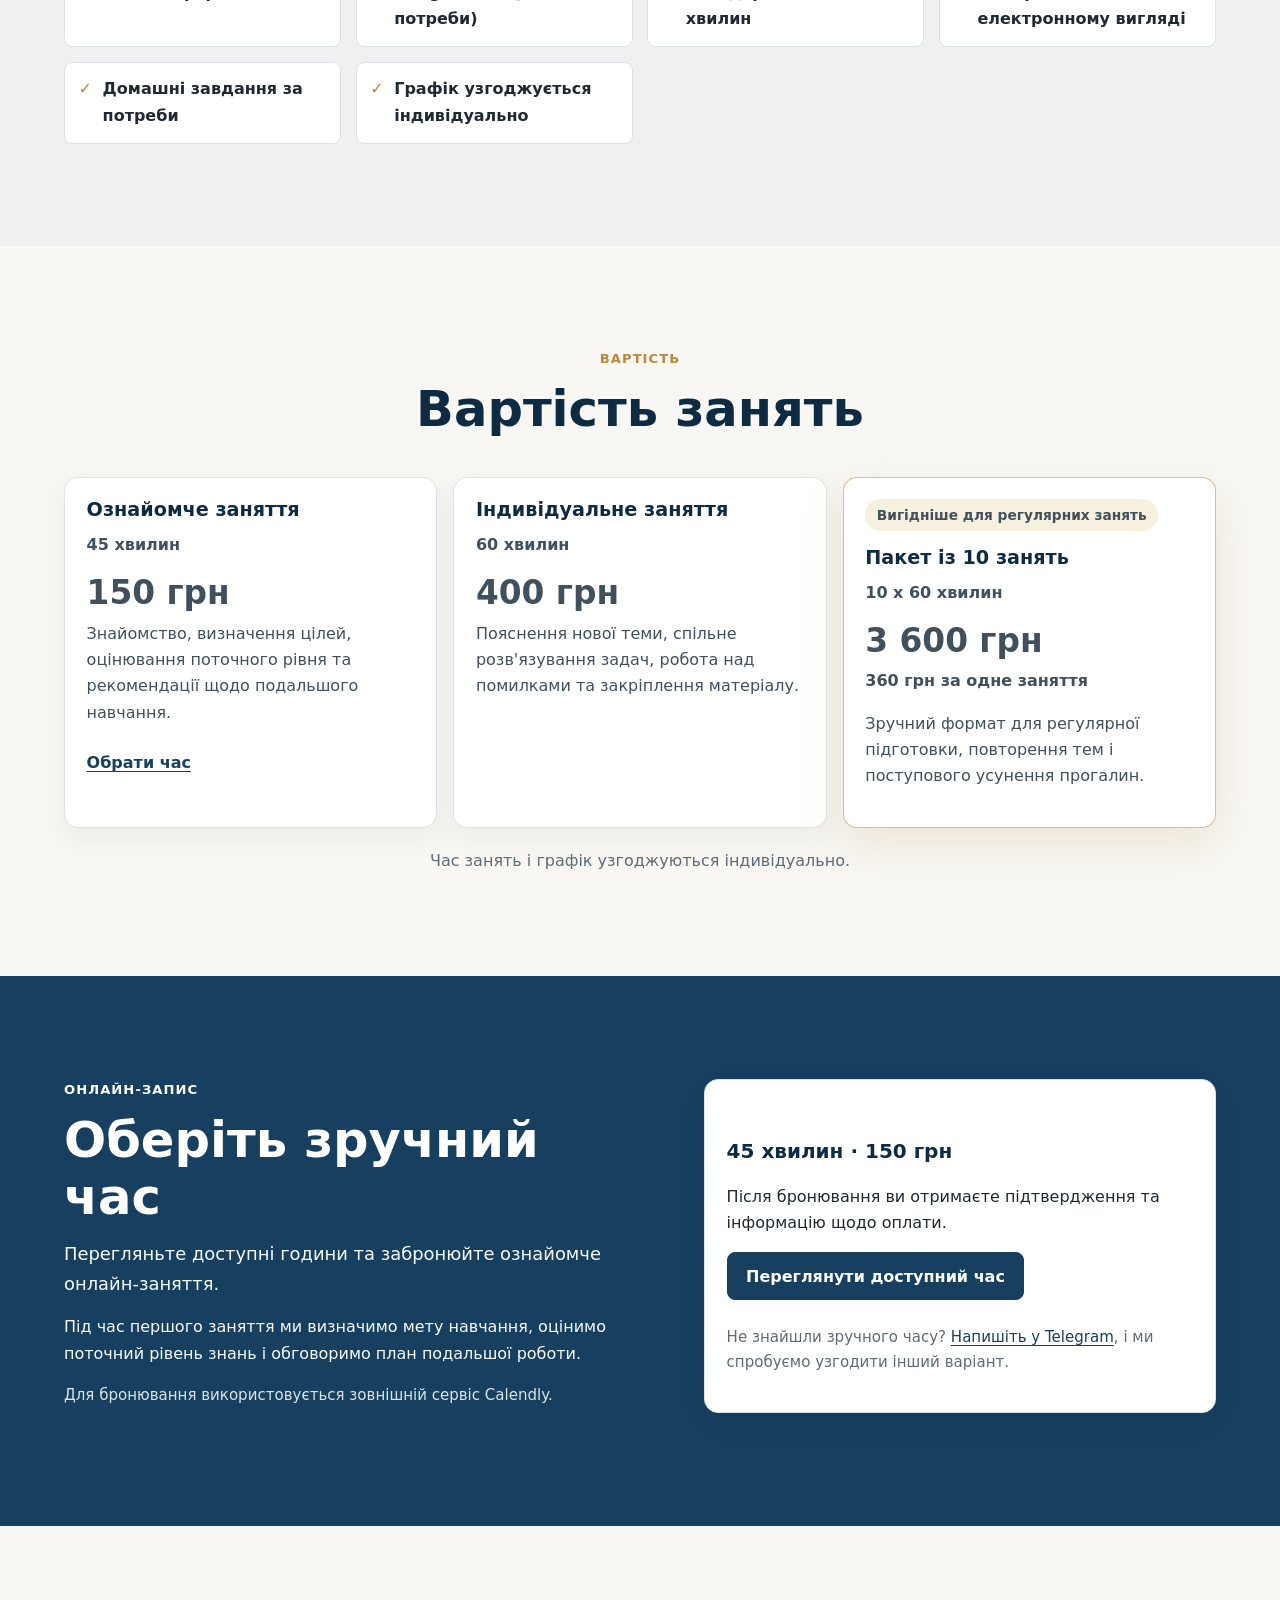
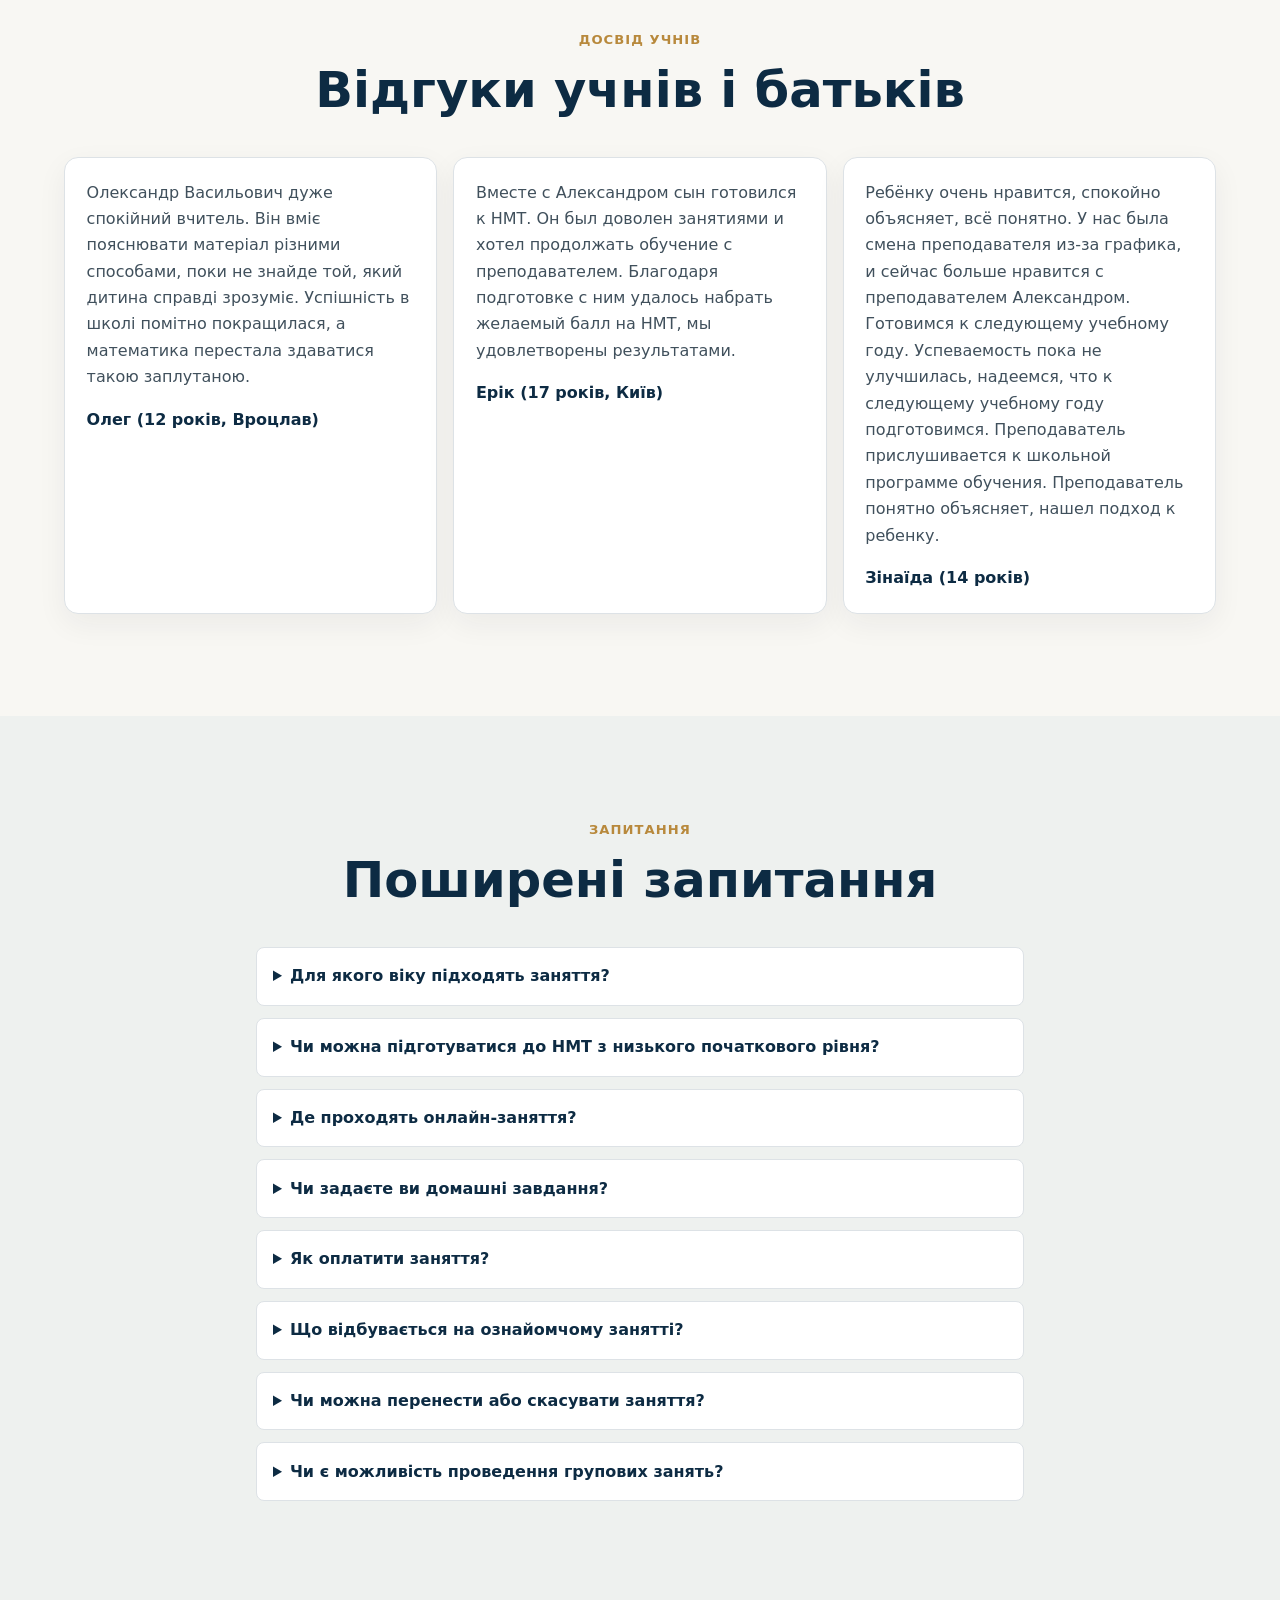
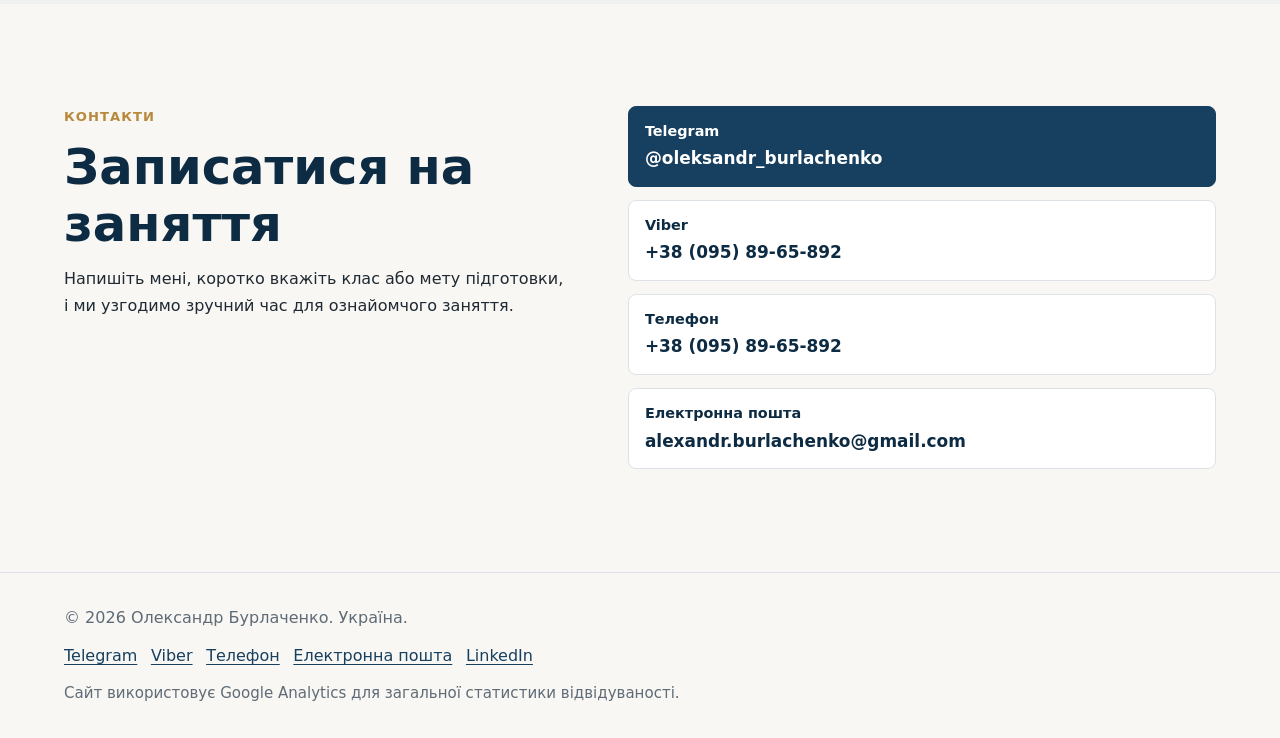
==== commit c9c09424: "Deploy website" ====
--- a/index.html
+++ b/index.html
@@ -1,4 +1,4 @@
 <!DOCTYPE html><html lang="uk"><head><meta charset="utf-8"><meta name="viewport" content="width=device-width, initial-scale=1"><title>Олександр Бурлаченко — онлайн-викладач математики</title><meta name="description" content="Онлайн-заняття з математики для учнів 5-11 класів і дорослих. Підготовка до НМТ та вступних іспитів, допомога зі шкільною програмою."><link rel="canonical" href="https://oleksandr.burlachenko.com/"><link rel="icon" href="/favicon.svg" type="image/svg+xml"><link rel="manifest" href="/site.webmanifest"><meta name="theme-color" content="#173f5f"><meta property="og:type" content="website"><meta property="og:title" content="Олександр Бурлаченко — онлайн-викладач математики"><meta property="og:description" content="Онлайн-заняття з математики для учнів 5-11 класів і дорослих. Підготовка до НМТ та вступних іспитів, допомога зі шкільною програмою."><meta property="og:url" content="https://oleksandr.burlachenko.com/"><meta property="og:image" content="https://oleksandr.burlachenko.com/images/og-image.webp"><meta property="og:locale" content="uk_UA"><meta name="twitter:card" content="summary_large_image"><meta name="twitter:title" content="Олександр Бурлаченко — онлайн-викладач математики"><meta name="twitter:description" content="Онлайн-заняття з математики для учнів 5-11 класів і дорослих. Підготовка до НМТ та вступних іспитів, допомога зі шкільною програмою."><meta name="twitter:image" content="https://oleksandr.burlachenko.com/images/og-image.webp"><script async src="https://www.googletagmanager.com/gtag/js?id=G-PFE939JR4S"></script><script>window.dataLayer = window.dataLayer || [];
 function gtag(){dataLayer.push(arguments);}
 gtag("js", new Date());
-gtag("config", "G-PFE939JR4S");</script><script type="application/ld+json">{"@context":"https://schema.org","@type":"Person","name":"Олександр Бурлаченко","jobTitle":"Онлайн-викладач математики","url":"https://oleksandr.burlachenko.com","image":"https://oleksandr.burlachenko.com/images/teacher-portrait.jpg","address":{"@type":"PostalAddress","addressCountry":"UA"},"sameAs":["https://t.me/oleksandr_burlachenko"]}</script><script type="application/ld+json">{"@context":"https://schema.org","@type":"Service","name":"Онлайн-заняття з математики","description":"Онлайн-заняття з математики для учнів 5-11 класів і дорослих. Підготовка до НМТ та вступних іспитів, допомога зі шкільною програмою.","provider":{"@type":"Person","name":"Олександр Бурлаченко"},"areaServed":"Україна","serviceType":"Онлайн-репетиторство з математики","offers":[{"@type":"Offer","name":"Ознайомче заняття","price":150,"priceCurrency":"UAH","description":"Знайомство, визначення цілей, оцінювання поточного рівня та рекомендації щодо подальшого навчання."},{"@type":"Offer","name":"Індивідуальне заняття","price":400,"priceCurrency":"UAH","description":"Пояснення нової теми, спільне розв'язування задач, робота над помилками та закріплення матеріалу."},{"@type":"Offer","name":"Пакет із 10 занять","price":3600,"priceCurrency":"UAH","description":"Зручний формат для регулярної підготовки, повторення тем і поступового усунення прогалин."}],"potentialAction":{"@type":"ReserveAction","target":"https://calendly.com/alexandr-burlachenko/45min","name":"Ознайомче заняття"}}</script><link rel="stylesheet" href="/_astro/BaseLayout.DnYz9kGp.css"></head><body><header class="site-header"><div class="container header-inner"><a class="brand" href="/" aria-label="Олександр Бурлаченко, головна сторінка"><span class="brand-mark" aria-hidden="true">∑</span><span>Олександр Бурлаченко</span></a><nav class="nav" aria-label="Основна навігація"><a href="#about">Про мене</a><a href="#audience">Кому я допомагаю</a><a href="#process">Як проходять заняття</a><a href="#pricing">Вартість</a><a href="#booking">Запис</a><a href="#contact">Контакти</a></nav><a class="button button-small" href="https://t.me/oleksandr_burlachenko" target="_blank" rel="noopener noreferrer">Написати</a></div></header><main><section class="hero section"><div class="container hero-grid"><div class="hero-copy"><p class="eyebrow">35+ років педагогічного досвіду</p><h1>Олександр Бурлаченко</h1><p class="lead">Викладач математики з багаторічним досвідом. Допомагаю школярам і дорослим зрозуміти математику, покращити знання та впевнено підготуватися до іспитів.</p><div class="hero-actions"><a class="button" href="#booking">Записатися на ознайомче заняття</a><a class="button button-secondary" href="#pricing">Переглянути вартість</a></div></div><figure class="portrait-wrap"><img src="/images/teacher-portrait.jpg" width="750" height="460" alt="Портрет викладача математики Олександр Бурлаченко" decoding="async" fetchpriority="high"></figure></div></section><section id="audience" class="section"><div class="container"><div class="section-heading"><p class="eyebrow">Напрями занять</p><h2>Кому я можу допомогти</h2></div><div class="card-grid"><article class="card"><h3>Учням 5-11 класів</h3><p>Допомога зі шкільною програмою, пояснення складних тем, підготовка до контрольних і самостійних робіт, усунення прогалин у знаннях та покращення оцінок.</p><ul class="tag-list" aria-label="Теми: Учням 5-11 класів"><li>арифметика</li><li>алгебра</li><li>геометрія</li><li>функції</li><li>рівняння</li><li>задачі</li></ul></article><article class="card"><h3>Підготовка до НМТ та вступних іспитів</h3><p>Системне повторення необхідних тем, розбір типових завдань, тренування на тестах та індивідуальний план підготовки відповідно до поточного рівня учня.</p><ul class="tag-list" aria-label="Теми: Підготовка до НМТ та вступних іспитів"><li>тести</li><li>типові завдання</li><li>план підготовки</li><li>повторення тем</li><li>робота над помилками</li></ul></article><article class="card"><h3>Дорослим</h3><p>Підготовка до вступних, професійних або кваліфікаційних іспитів, відновлення знань після тривалої перерви та пояснення математики у спокійному темпі.</p><ul class="tag-list" aria-label="Теми: Дорослим"><li>відновлення знань</li><li>індивідуальний темп</li><li>вступні іспити</li><li>практичні задачі</li></ul></article></div></div></section><section id="about" class="section section-muted"><div class="container two-column"><div class="section-heading left"><p class="eyebrow">Про викладача</p><h2>Про мене</h2></div><div class="prose"><p>Я багато років викладав математику в школі та працював з учнями різного рівня підготовки. У своїй роботі прагну не лише навчити розв&#39;язувати задачі, а й допомогти учневі зрозуміти логіку математики та повірити у власні сили.</p><p>Пояснюю матеріал спокійно, послідовно й доступною мовою. Темп і складність занять підбираю індивідуально.</p><ul class="check-list"><li>Досвід викладання математики у школі</li><li>Індивідуальна робота з учнями різного рівня</li><li>Підготовка до контрольних, НМТ та вступних іспитів</li></ul></div></div></section><section class="section"><div class="container"><div class="section-heading"><p class="eyebrow">Підхід</p><h2>Чому учням комфортно на заняттях</h2></div><ul class="benefit-grid"><li>Пояснення простими словами</li><li>Спокійна та доброзичлива атмосфера</li><li>Індивідуальний темп навчання</li><li>Системне усунення прогалин</li><li>Практика на реальних завданнях</li><li>Заняття українською мовою</li><li>Онлайн з будь-якого міста</li><li>Домашні завдання за потреби</li></ul></div></section><section id="process" class="section section-muted"><div class="container"><div class="section-heading"><p class="eyebrow">Формат роботи</p><h2>Як проходять заняття</h2></div><div class="steps"><article class="step"><span aria-hidden="true">1</span><h3>Знайомство та визначення мети</h3><p>Обговорюємо цілі, терміни, клас або рівень навчання та вимоги до іспиту.</p></article><article class="step"><span aria-hidden="true">2</span><h3>Оцінювання поточного рівня</h3><p>Виконуємо кілька діагностичних завдань, щоб побачити сильні сторони й прогалини.</p></article><article class="step"><span aria-hidden="true">3</span><h3>Індивідуальний план</h3><p>Складаємо реалістичний план навчання відповідно до потреб учня.</p></article><article class="step"><span aria-hidden="true">4</span><h3>Регулярні онлайн-заняття</h3><p>Пояснюємо новий матеріал, розв&#39;язуємо задачі, аналізуємо помилки та відстежуємо прогрес.</p></article></div><ul class="detail-list"><li>Онлайн-формат</li><li>Google Meet (Zoom за потреби)</li><li>Стандартне заняття 60 хвилин</li><li>Матеріали в електронному вигляді</li><li>Домашні завдання за потреби</li><li>Графік узгоджується індивідуально</li></ul></div></section><section id="pricing" class="section"><div class="container"><div class="section-heading"><p class="eyebrow">Вартість</p><h2>Вартість занять</h2></div><div class="pricing-grid"><article class="price-card"><h3>Ознайомче заняття</h3><p class="duration">45 хвилин</p><p class="price">150 грн</p><p>Знайомство, визначення цілей, оцінювання поточного рівня та рекомендації щодо подальшого навчання.</p><a class="text-link" href="#booking">Обрати час</a></article><article class="price-card"><h3>Індивідуальне заняття</h3><p class="duration">60 хвилин</p><p class="price">400 грн</p><p>Пояснення нової теми, спільне розв&#39;язування задач, робота над помилками та закріплення матеріалу.</p></article><article class="price-card highlighted"><p class="badge">Вигідніше для регулярних занять</p><h3>Пакет із 10 занять</h3><p class="duration">10 x 60 хвилин</p><p class="price">3 600 грн</p><p class="price-note">360 грн за одне заняття</p><p>Зручний формат для регулярної підготовки, повторення тем і поступового усунення прогалин.</p></article></div><p class="section-note">Час занять і графік узгоджуються індивідуально.</p></div></section><section id="booking" class="section section-accent"><div class="container booking-panel"><div><p class="eyebrow">Онлайн-запис</p><h2>Оберіть зручний час</h2><p class="lead-small">Перегляньте доступні години та забронюйте ознайомче онлайн-заняття.</p><p>Під час першого заняття ми визначимо мету навчання, оцінимо поточний рівень знань і обговоримо план подальшої роботи.</p><p class="privacy-note">Для бронювання використовується зовнішній сервіс Calendly.</p></div><div class="booking-card" data-calendly-booking><h3>Ознайомче заняття</h3><p class="booking-summary">45 хвилин · 150 грн</p><p>Після бронювання ви отримаєте підтвердження та інформацію щодо оплати.</p><a class="button" href="https://calendly.com/alexandr-burlachenko/45min" target="_blank" rel="noopener noreferrer" aria-label="Переглянути доступний час у Calendly, відкриється на новій сторінці">Переглянути доступний час<span class="sr-only"> — відкриється на новій сторінці</span></a><p class="fallback-contact"><br>Не знайшли зручного часу? <a href="https://t.me/oleksandr_burlachenko" target="_blank" rel="noopener noreferrer">Напишіть у Telegram</a>, і ми спробуємо узгодити інший варіант.</p></div></div></section><section class="section"><div class="container"><div class="section-heading"><p class="eyebrow">Досвід учнів</p><h2>Відгуки учнів і батьків</h2></div><div class="testimonial-grid"><blockquote class="testimonial"><p>Олександр Васильович дуже спокійний вчитель. Він вміє пояснювати матеріал різними способами, поки не знайде той, який дитина справді зрозуміє. Успішність в школі помітно покращилася, а математика перестала здаватися такою заплутаною.</p><footer>Олег (12 років, Вроцлав)</footer></blockquote><blockquote class="testimonial"><p>Вместе с Александром сын готовился к НМТ. Он был доволен занятиями и хотел продолжать обучение с преподавателем. Благодаря подготовке с ним удалось набрать желаемый балл на НМТ, мы удовлетворены результатами.</p><footer>Ерік (17 років, Київ)</footer></blockquote><blockquote class="testimonial"><p>Ребёнку очень нравится, спокойно объясняет, всё понятно. У нас была смена преподавателя из-за графика, и сейчас больше нравится с преподавателем Александром. Готовимся к следующему учебному году. Успеваемость пока не улучшилась, надеемся, что к следующему учебному году подготовимся. Преподаватель прислушивается к школьной программе обучения. Преподаватель понятно объясняет, нашел подход к ребенку.</p><footer>Зінаїда (14 років)</footer></blockquote></div></div></section><section class="section section-muted"><div class="container narrow"><div class="section-heading"><p class="eyebrow">Запитання</p><h2>Поширені запитання</h2></div><div class="faq-list"><details><summary>Для якого віку підходять заняття?</summary><p>Заняття підходять для учнів 5-11 класів, абітурієнтів і дорослих, яким потрібно відновити або систематизувати знання з математики.</p></details><details><summary>Чи можна підготуватися до НМТ з низького початкового рівня?</summary><p>Так, але план і темп підготовки залежать від поточного рівня, часу до іспиту та регулярності занять. На ознайомчому занятті ми визначимо реалістичний маршрут.</p></details><details><summary>Де проходять онлайн-заняття?</summary><p>Заняття проходять онлайн через узгоджену платформу відеозв&#39;язку (Google Meet або Zoom). Матеріали та завдання надсилаються в електронному вигляді.</p></details><details><summary>Чи задаєте ви домашні завдання?</summary><p>Так, за потреби. Домашні завдання допомагають закріпити матеріал, але їхній обсяг підбирається індивідуально.</p></details><details><summary>Як оплатити заняття?</summary><p>Інформація для оплати надсилається після підтвердження заняття. Онлайн-оплата на сайті наразі не використовується.</p></details><details><summary>Що відбувається на ознайомчому занятті?</summary><p>Ми обговорюємо мету навчання, виконуємо кілька діагностичних завдань, визначаємо сильні сторони й прогалини та домовляємося про подальший план.</p></details><details><summary>Чи можна перенести або скасувати заняття?</summary><p>Так. Будь ласка, повідомте про перенесення або скасування якомога раніше, бажано не пізніше ніж за 6 годин до початку заняття.</p></details><details><summary>Чи є можливість проведення групових занять?</summary><p>Так. Будь-ласка пишіть на пошту або в Телеграм, щоб домовитися.</p></details></div></div></section><section id="contact" class="section"><div class="container contact-panel"><div><p class="eyebrow">Контакти</p><h2>Записатися на заняття</h2><p>Напишіть мені, коротко вкажіть клас або мету підготовки, і ми узгодимо зручний час для ознайомчого заняття.</p></div><div class="contact-actions" aria-label="Способи зв'язку"><a class="contact-link primary" href="https://t.me/oleksandr_burlachenko" target="_blank" rel="noopener noreferrer"><span>Telegram</span><strong>@oleksandr_burlachenko</strong></a><a class="contact-link" href="viber://chat?number=%2B380958965892"><span>Viber</span><strong>+38 (095) 89-65-892</strong></a><a class="contact-link" href="tel:+380958965892"><span>Телефон</span><strong>+38 (095) 89-65-892</strong></a><a class="contact-link" href="mailto:alexandr.burlachenko+lessons@gmail.com"><span>Електронна пошта</span><strong>alexandr.burlachenko@gmail.com</strong></a></div></div></section></main><footer class="site-footer"><div class="container footer-inner"><p>© 2026 Олександр Бурлаченко. Україна.</p><nav aria-label="Контакти у футері"><a href="https://t.me/oleksandr_burlachenko" target="_blank" rel="noopener noreferrer">Telegram</a><a href="viber://chat?number=%2B380958965892">Viber</a><a href="tel:+380958965892">Телефон</a><a href="mailto:alexandr.burlachenko+lessons@gmail.com">Електронна пошта</a></nav><p class="privacy-note">Сайт використовує Google Analytics для загальної статистики відвідуваності.</p></div></footer></body></html>+gtag("config", "G-PFE939JR4S");</script><script type="application/ld+json">{"@context":"https://schema.org","@type":"Person","name":"Олександр Бурлаченко","jobTitle":"Онлайн-викладач математики","url":"https://oleksandr.burlachenko.com","image":"https://oleksandr.burlachenko.com/images/teacher-portrait.jpg","address":{"@type":"PostalAddress","addressCountry":"UA"},"sameAs":["https://t.me/oleksandr_burlachenko"]}</script><script type="application/ld+json">{"@context":"https://schema.org","@type":"Service","name":"Онлайн-заняття з математики","description":"Онлайн-заняття з математики для учнів 5-11 класів і дорослих. Підготовка до НМТ та вступних іспитів, допомога зі шкільною програмою.","provider":{"@type":"Person","name":"Олександр Бурлаченко"},"areaServed":"Україна","serviceType":"Онлайн-репетиторство з математики","offers":[{"@type":"Offer","name":"Ознайомче заняття","price":150,"priceCurrency":"UAH","description":"Знайомство, визначення цілей, оцінювання поточного рівня та рекомендації щодо подальшого навчання."},{"@type":"Offer","name":"Індивідуальне заняття","price":400,"priceCurrency":"UAH","description":"Пояснення нової теми, спільне розв'язування задач, робота над помилками та закріплення матеріалу."},{"@type":"Offer","name":"Пакет із 10 занять","price":3600,"priceCurrency":"UAH","description":"Зручний формат для регулярної підготовки, повторення тем і поступового усунення прогалин."}],"potentialAction":{"@type":"ReserveAction","target":"https://calendly.com/alexandr-burlachenko/45min","name":"Ознайомче заняття"}}</script><link rel="stylesheet" href="/_astro/BaseLayout.DnYz9kGp.css"></head><body><header class="site-header"><div class="container header-inner"><a class="brand" href="/" aria-label="Олександр Бурлаченко, головна сторінка"><span class="brand-mark" aria-hidden="true">∑</span><span>Олександр Бурлаченко</span></a><nav class="nav" aria-label="Основна навігація"><a href="#about">Про мене</a><a href="#audience">Кому я допомагаю</a><a href="#process">Як проходять заняття</a><a href="#pricing">Вартість</a><a href="#booking">Запис</a><a href="#contact">Контакти</a></nav><a class="button button-small" href="https://t.me/oleksandr_burlachenko" target="_blank" rel="noopener noreferrer">Написати</a></div></header><main><section class="hero section"><div class="container hero-grid"><div class="hero-copy"><p class="eyebrow">35+ років педагогічного досвіду</p><h1>Олександр Бурлаченко</h1><p class="lead">Викладач математики з багаторічним досвідом. Допомагаю школярам і дорослим зрозуміти математику, покращити знання та впевнено підготуватися до іспитів.</p><div class="hero-actions"><a class="button" href="#booking">Записатися на ознайомче заняття</a><a class="button button-secondary" href="#pricing">Переглянути вартість</a></div></div><figure class="portrait-wrap"><img src="/images/teacher-portrait.jpg" width="750" height="460" alt="Портрет викладача математики Олександр Бурлаченко" decoding="async" fetchpriority="high"></figure></div></section><section id="audience" class="section"><div class="container"><div class="section-heading"><p class="eyebrow">Напрями занять</p><h2>Кому я можу допомогти</h2></div><div class="card-grid"><article class="card"><h3>Учням 5-11 класів</h3><p>Допомога зі шкільною програмою, пояснення складних тем, підготовка до контрольних і самостійних робіт, усунення прогалин у знаннях та покращення оцінок.</p><ul class="tag-list" aria-label="Теми: Учням 5-11 класів"><li>арифметика</li><li>алгебра</li><li>геометрія</li><li>функції</li><li>рівняння</li><li>задачі</li></ul></article><article class="card"><h3>Підготовка до НМТ та вступних іспитів</h3><p>Системне повторення необхідних тем, розбір типових завдань, тренування на тестах та індивідуальний план підготовки відповідно до поточного рівня учня.</p><ul class="tag-list" aria-label="Теми: Підготовка до НМТ та вступних іспитів"><li>тести</li><li>типові завдання</li><li>план підготовки</li><li>повторення тем</li><li>робота над помилками</li></ul></article><article class="card"><h3>Дорослим</h3><p>Підготовка до вступних, професійних або кваліфікаційних іспитів, відновлення знань після тривалої перерви та пояснення математики у спокійному темпі.</p><ul class="tag-list" aria-label="Теми: Дорослим"><li>відновлення знань</li><li>індивідуальний темп</li><li>вступні іспити</li><li>практичні задачі</li></ul></article></div></div></section><section id="about" class="section section-muted"><div class="container two-column"><div class="section-heading left"><p class="eyebrow">Про викладача</p><h2>Про мене</h2></div><div class="prose"><p>Я багато років викладав математику в школі та працював з учнями різного рівня підготовки. У своїй роботі прагну не лише навчити розв&#39;язувати задачі, а й допомогти учневі зрозуміти логіку математики та повірити у власні сили.</p><p>Пояснюю матеріал спокійно, послідовно й доступною мовою. Темп і складність занять підбираю індивідуально.</p><ul class="check-list"><li>Досвід викладання математики у школі</li><li>Індивідуальна робота з учнями різного рівня</li><li>Підготовка до контрольних, НМТ та вступних іспитів</li></ul></div></div></section><section class="section"><div class="container"><div class="section-heading"><p class="eyebrow">Підхід</p><h2>Чому учням комфортно на заняттях</h2></div><ul class="benefit-grid"><li>Пояснення простими словами</li><li>Спокійна та доброзичлива атмосфера</li><li>Індивідуальний темп навчання</li><li>Системне усунення прогалин</li><li>Практика на реальних завданнях</li><li>Заняття українською мовою</li><li>Онлайн з будь-якого міста</li><li>Домашні завдання за потреби</li></ul></div></section><section id="process" class="section section-muted"><div class="container"><div class="section-heading"><p class="eyebrow">Формат роботи</p><h2>Як проходять заняття</h2></div><div class="steps"><article class="step"><span aria-hidden="true">1</span><h3>Знайомство та визначення мети</h3><p>Обговорюємо цілі, терміни, клас або рівень навчання та вимоги до іспиту.</p></article><article class="step"><span aria-hidden="true">2</span><h3>Оцінювання поточного рівня</h3><p>Виконуємо кілька діагностичних завдань, щоб побачити сильні сторони й прогалини.</p></article><article class="step"><span aria-hidden="true">3</span><h3>Індивідуальний план</h3><p>Складаємо реалістичний план навчання відповідно до потреб учня.</p></article><article class="step"><span aria-hidden="true">4</span><h3>Регулярні онлайн-заняття</h3><p>Пояснюємо новий матеріал, розв&#39;язуємо задачі, аналізуємо помилки та відстежуємо прогрес.</p></article></div><ul class="detail-list"><li>Онлайн-формат</li><li>Google Meet (Zoom за потреби)</li><li>Стандартне заняття 60 хвилин</li><li>Матеріали в електронному вигляді</li><li>Домашні завдання за потреби</li><li>Графік узгоджується індивідуально</li></ul></div></section><section id="pricing" class="section"><div class="container"><div class="section-heading"><p class="eyebrow">Вартість</p><h2>Вартість занять</h2></div><div class="pricing-grid"><article class="price-card"><h3>Ознайомче заняття</h3><p class="duration">45 хвилин</p><p class="price">150 грн</p><p>Знайомство, визначення цілей, оцінювання поточного рівня та рекомендації щодо подальшого навчання.</p><a class="text-link" href="#booking">Обрати час</a></article><article class="price-card"><h3>Індивідуальне заняття</h3><p class="duration">60 хвилин</p><p class="price">400 грн</p><p>Пояснення нової теми, спільне розв&#39;язування задач, робота над помилками та закріплення матеріалу.</p></article><article class="price-card highlighted"><p class="badge">Вигідніше для регулярних занять</p><h3>Пакет із 10 занять</h3><p class="duration">10 x 60 хвилин</p><p class="price">3 600 грн</p><p class="price-note">360 грн за одне заняття</p><p>Зручний формат для регулярної підготовки, повторення тем і поступового усунення прогалин.</p></article></div><p class="section-note">Час занять і графік узгоджуються індивідуально.</p></div></section><section id="booking" class="section section-accent"><div class="container booking-panel"><div><p class="eyebrow">Онлайн-запис</p><h2>Оберіть зручний час</h2><p class="lead-small">Перегляньте доступні години та забронюйте ознайомче онлайн-заняття.</p><p>Під час першого заняття ми визначимо мету навчання, оцінимо поточний рівень знань і обговоримо план подальшої роботи.</p><p class="privacy-note">Для бронювання використовується зовнішній сервіс Calendly.</p></div><div class="booking-card" data-calendly-booking><h3>Ознайомче заняття</h3><p class="booking-summary">45 хвилин · 150 грн</p><p>Після бронювання ви отримаєте підтвердження та інформацію щодо оплати.</p><a class="button" href="https://calendly.com/alexandr-burlachenko/45min" target="_blank" rel="noopener noreferrer" aria-label="Переглянути доступний час у Calendly, відкриється на новій сторінці">Переглянути доступний час<span class="sr-only"> — відкриється на новій сторінці</span></a><p class="fallback-contact"><br>Не знайшли зручного часу? <a href="https://t.me/oleksandr_burlachenko" target="_blank" rel="noopener noreferrer">Напишіть у Telegram</a>, і ми спробуємо узгодити інший варіант.</p></div></div></section><section class="section"><div class="container"><div class="section-heading"><p class="eyebrow">Досвід учнів</p><h2>Відгуки учнів і батьків</h2></div><div class="testimonial-grid"><blockquote class="testimonial"><p>Олександр Васильович дуже спокійний вчитель. Він вміє пояснювати матеріал різними способами, поки не знайде той, який дитина справді зрозуміє. Успішність в школі помітно покращилася, а математика перестала здаватися такою заплутаною.</p><footer>Олег (12 років, Вроцлав)</footer></blockquote><blockquote class="testimonial"><p>Вместе с Александром сын готовился к НМТ. Он был доволен занятиями и хотел продолжать обучение с преподавателем. Благодаря подготовке с ним удалось набрать желаемый балл на НМТ, мы удовлетворены результатами.</p><footer>Ерік (17 років, Київ)</footer></blockquote><blockquote class="testimonial"><p>Ребёнку очень нравится, спокойно объясняет, всё понятно. У нас была смена преподавателя из-за графика, и сейчас больше нравится с преподавателем Александром. Готовимся к следующему учебному году. Успеваемость пока не улучшилась, надеемся, что к следующему учебному году подготовимся. Преподаватель прислушивается к школьной программе обучения. Преподаватель понятно объясняет, нашел подход к ребенку.</p><footer>Зінаїда (14 років)</footer></blockquote></div></div></section><section class="section section-muted"><div class="container narrow"><div class="section-heading"><p class="eyebrow">Запитання</p><h2>Поширені запитання</h2></div><div class="faq-list"><details><summary>Для якого віку підходять заняття?</summary><p>Заняття підходять для учнів 5-11 класів, абітурієнтів і дорослих, яким потрібно відновити або систематизувати знання з математики.</p></details><details><summary>Чи можна підготуватися до НМТ з низького початкового рівня?</summary><p>Так, але план і темп підготовки залежать від поточного рівня, часу до іспиту та регулярності занять. На ознайомчому занятті ми визначимо реалістичний маршрут.</p></details><details><summary>Де проходять онлайн-заняття?</summary><p>Заняття проходять онлайн через узгоджену платформу відеозв&#39;язку (Google Meet або Zoom). Матеріали та завдання надсилаються в електронному вигляді.</p></details><details><summary>Чи задаєте ви домашні завдання?</summary><p>Так, за потреби. Домашні завдання допомагають закріпити матеріал, але їхній обсяг підбирається індивідуально.</p></details><details><summary>Як оплатити заняття?</summary><p>Інформація для оплати надсилається після підтвердження заняття. Онлайн-оплата на сайті наразі не використовується.</p></details><details><summary>Що відбувається на ознайомчому занятті?</summary><p>Ми обговорюємо мету навчання, виконуємо кілька діагностичних завдань, визначаємо сильні сторони й прогалини та домовляємося про подальший план.</p></details><details><summary>Чи можна перенести або скасувати заняття?</summary><p>Так. Будь ласка, повідомте про перенесення або скасування якомога раніше, бажано не пізніше ніж за 6 годин до початку заняття.</p></details><details><summary>Чи є можливість проведення групових занять?</summary><p>Так. Будь-ласка пишіть на пошту або в Телеграм, щоб домовитися.</p></details></div></div></section><section id="contact" class="section"><div class="container contact-panel"><div><p class="eyebrow">Контакти</p><h2>Записатися на заняття</h2><p>Напишіть мені, коротко вкажіть клас або мету підготовки, і ми узгодимо зручний час для ознайомчого заняття.</p></div><div class="contact-actions" aria-label="Способи зв'язку"><a class="contact-link primary" href="https://t.me/oleksandr_burlachenko" target="_blank" rel="noopener noreferrer"><span>Telegram</span><strong>@oleksandr_burlachenko</strong></a><a class="contact-link" href="viber://chat?number=%2B380958965892"><span>Viber</span><strong>+38 (095) 89-65-892</strong></a><a class="contact-link" href="tel:+380958965892"><span>Телефон</span><strong>+38 (095) 89-65-892</strong></a><a class="contact-link" href="mailto:alexandr.burlachenko+lessons@gmail.com"><span>Електронна пошта</span><strong>alexandr.burlachenko@gmail.com</strong></a></div></div></section></main><footer class="site-footer"><div class="container footer-inner"><p>© 2026 Олександр Бурлаченко. Україна.</p><nav aria-label="Контакти у футері"><a href="https://t.me/oleksandr_burlachenko" target="_blank" rel="noopener noreferrer">Telegram</a><a href="viber://chat?number=%2B380958965892">Viber</a><a href="tel:+380958965892">Телефон</a><a href="mailto:alexandr.burlachenko+lessons@gmail.com">Електронна пошта</a><a href="https://www.linkedin.com/in/teacher-oleksandr-burlachenko/" target="_blank" rel="noopener noreferrer">LinkedIn</a></nav><p class="privacy-note">Сайт використовує Google Analytics для загальної статистики відвідуваності.</p></div></footer></body></html>
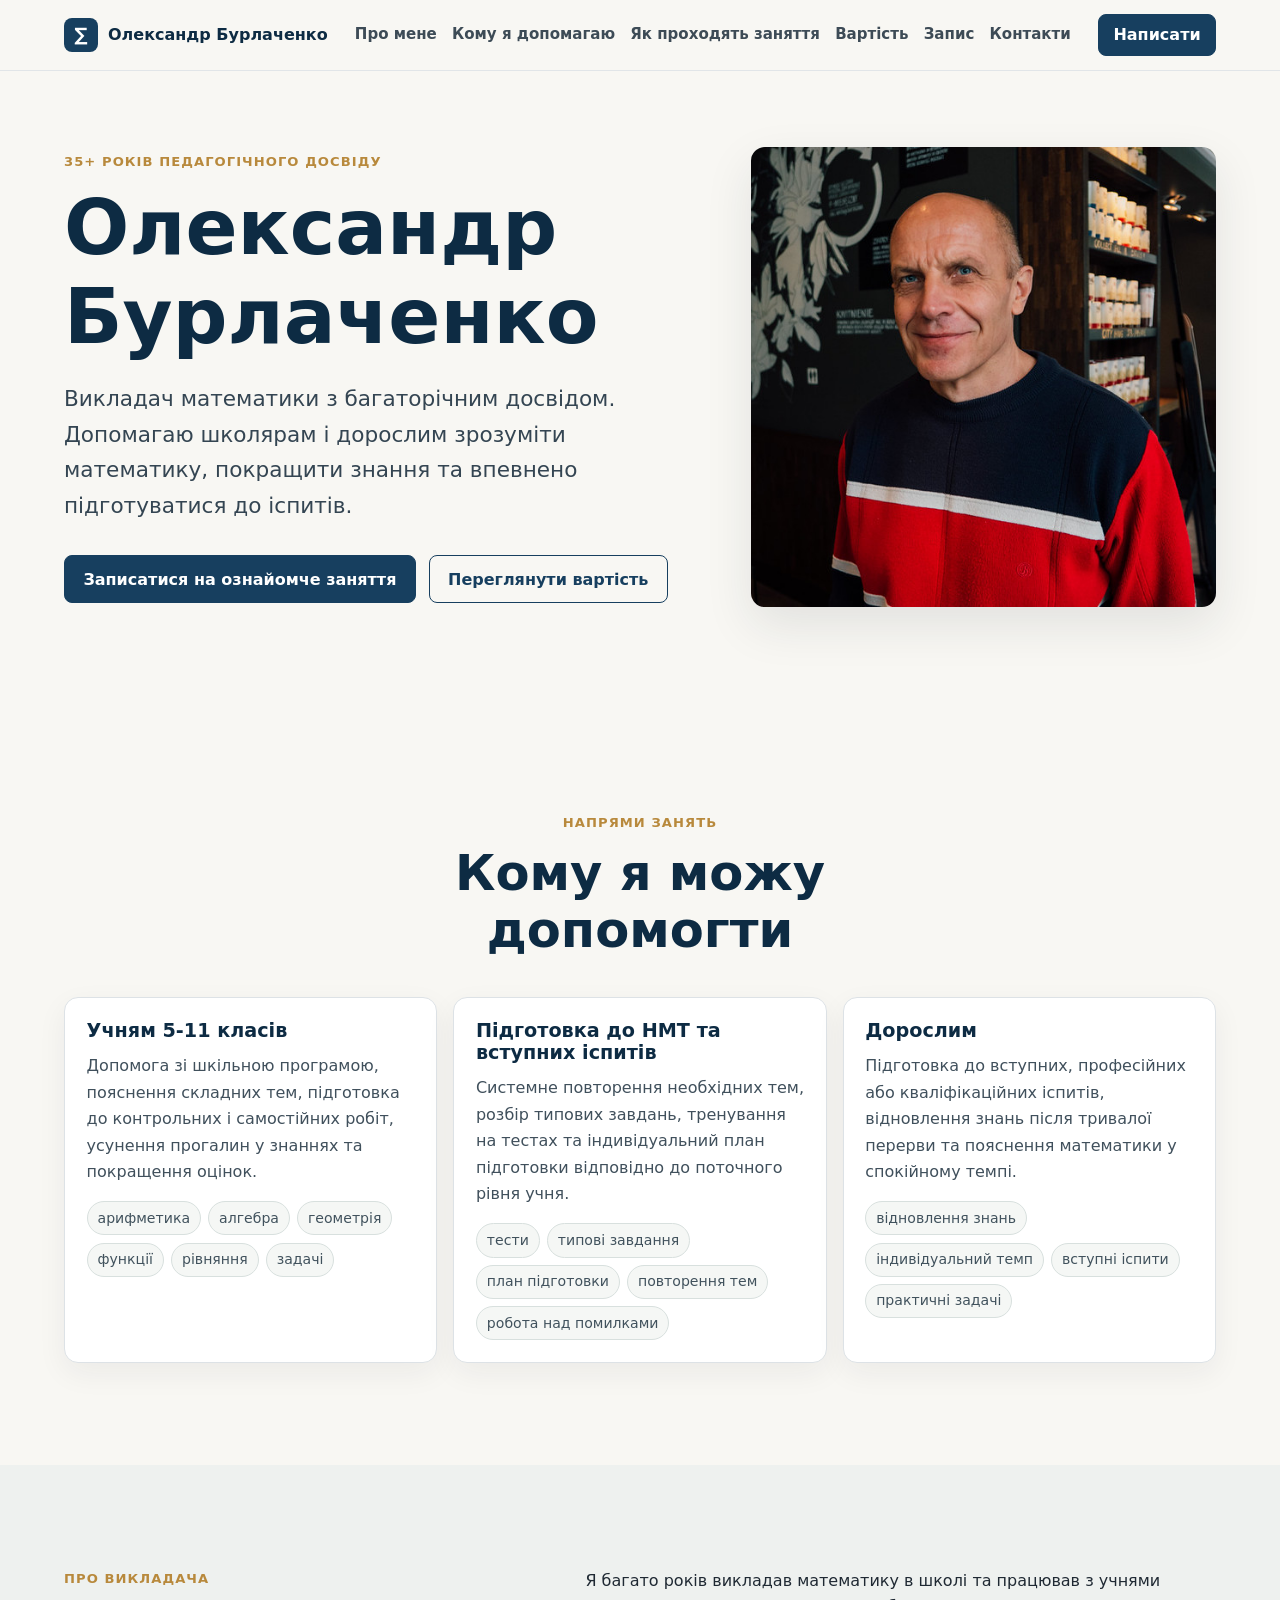
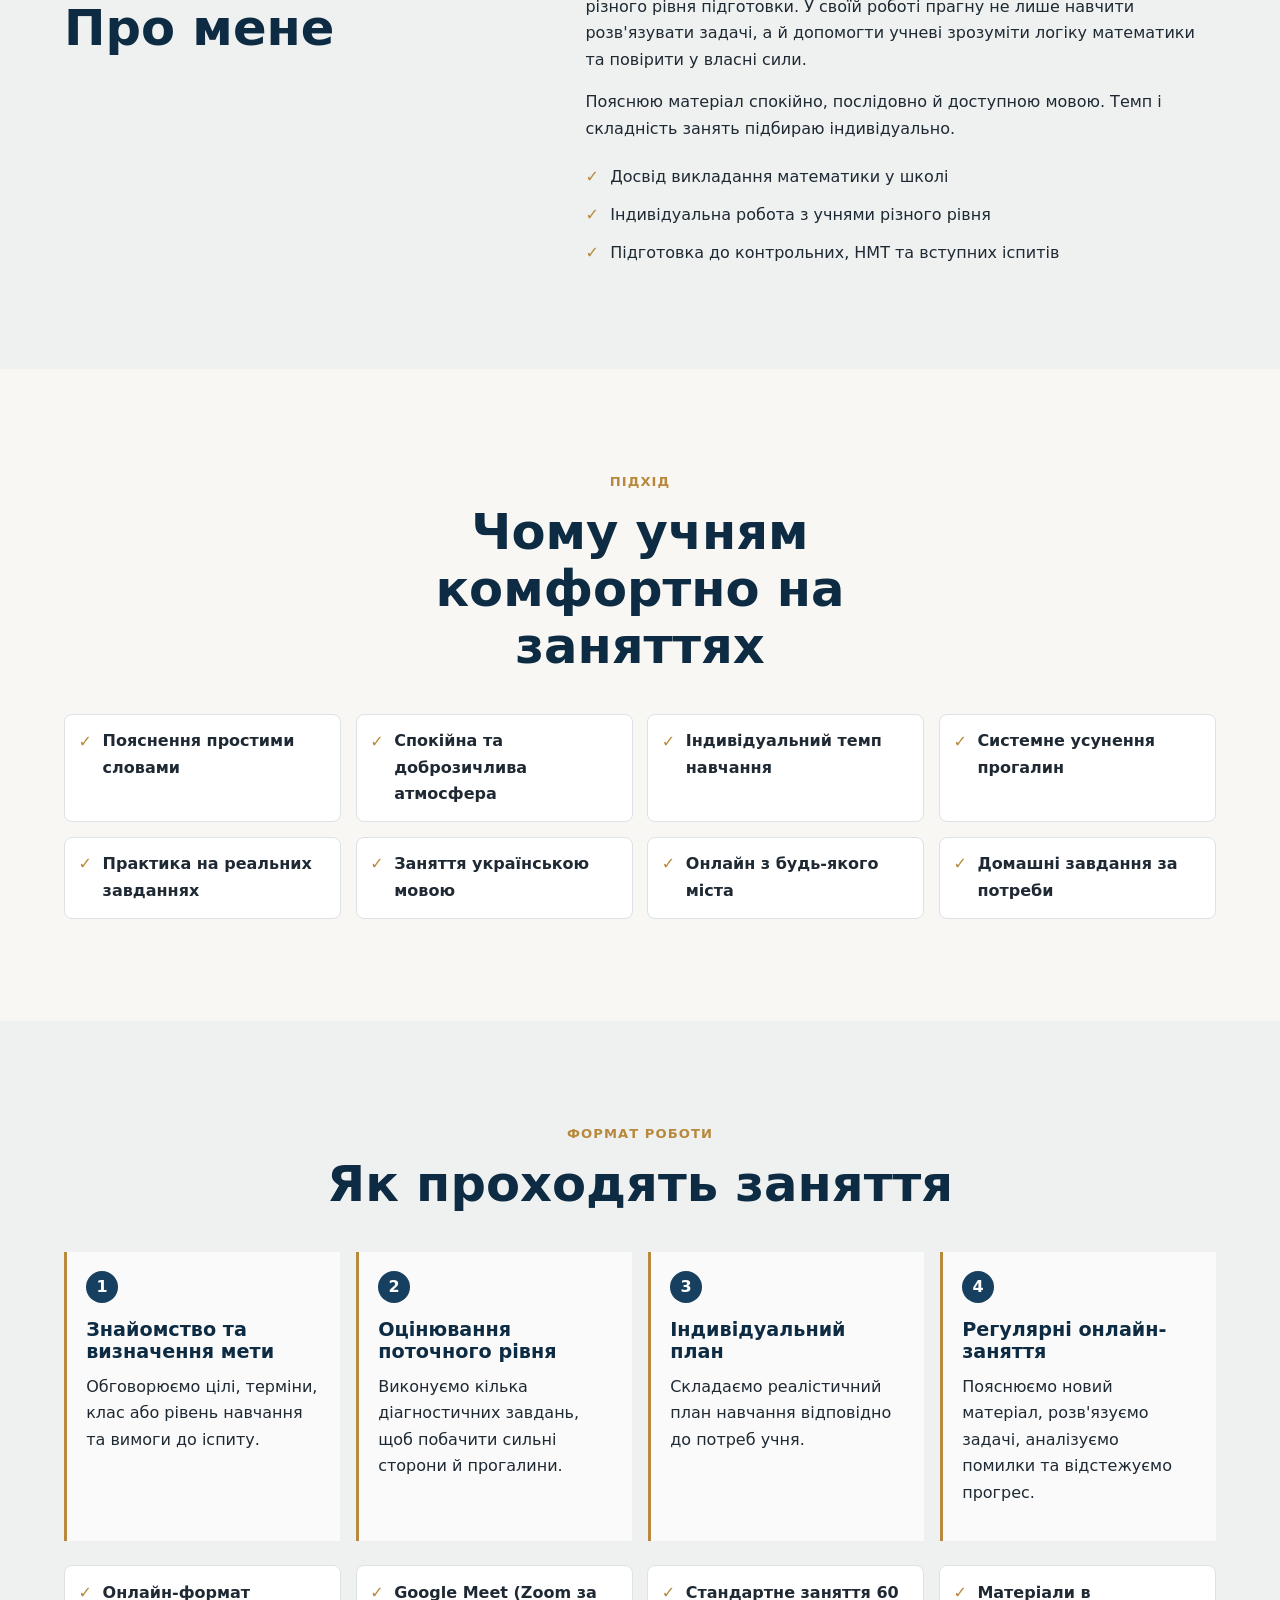
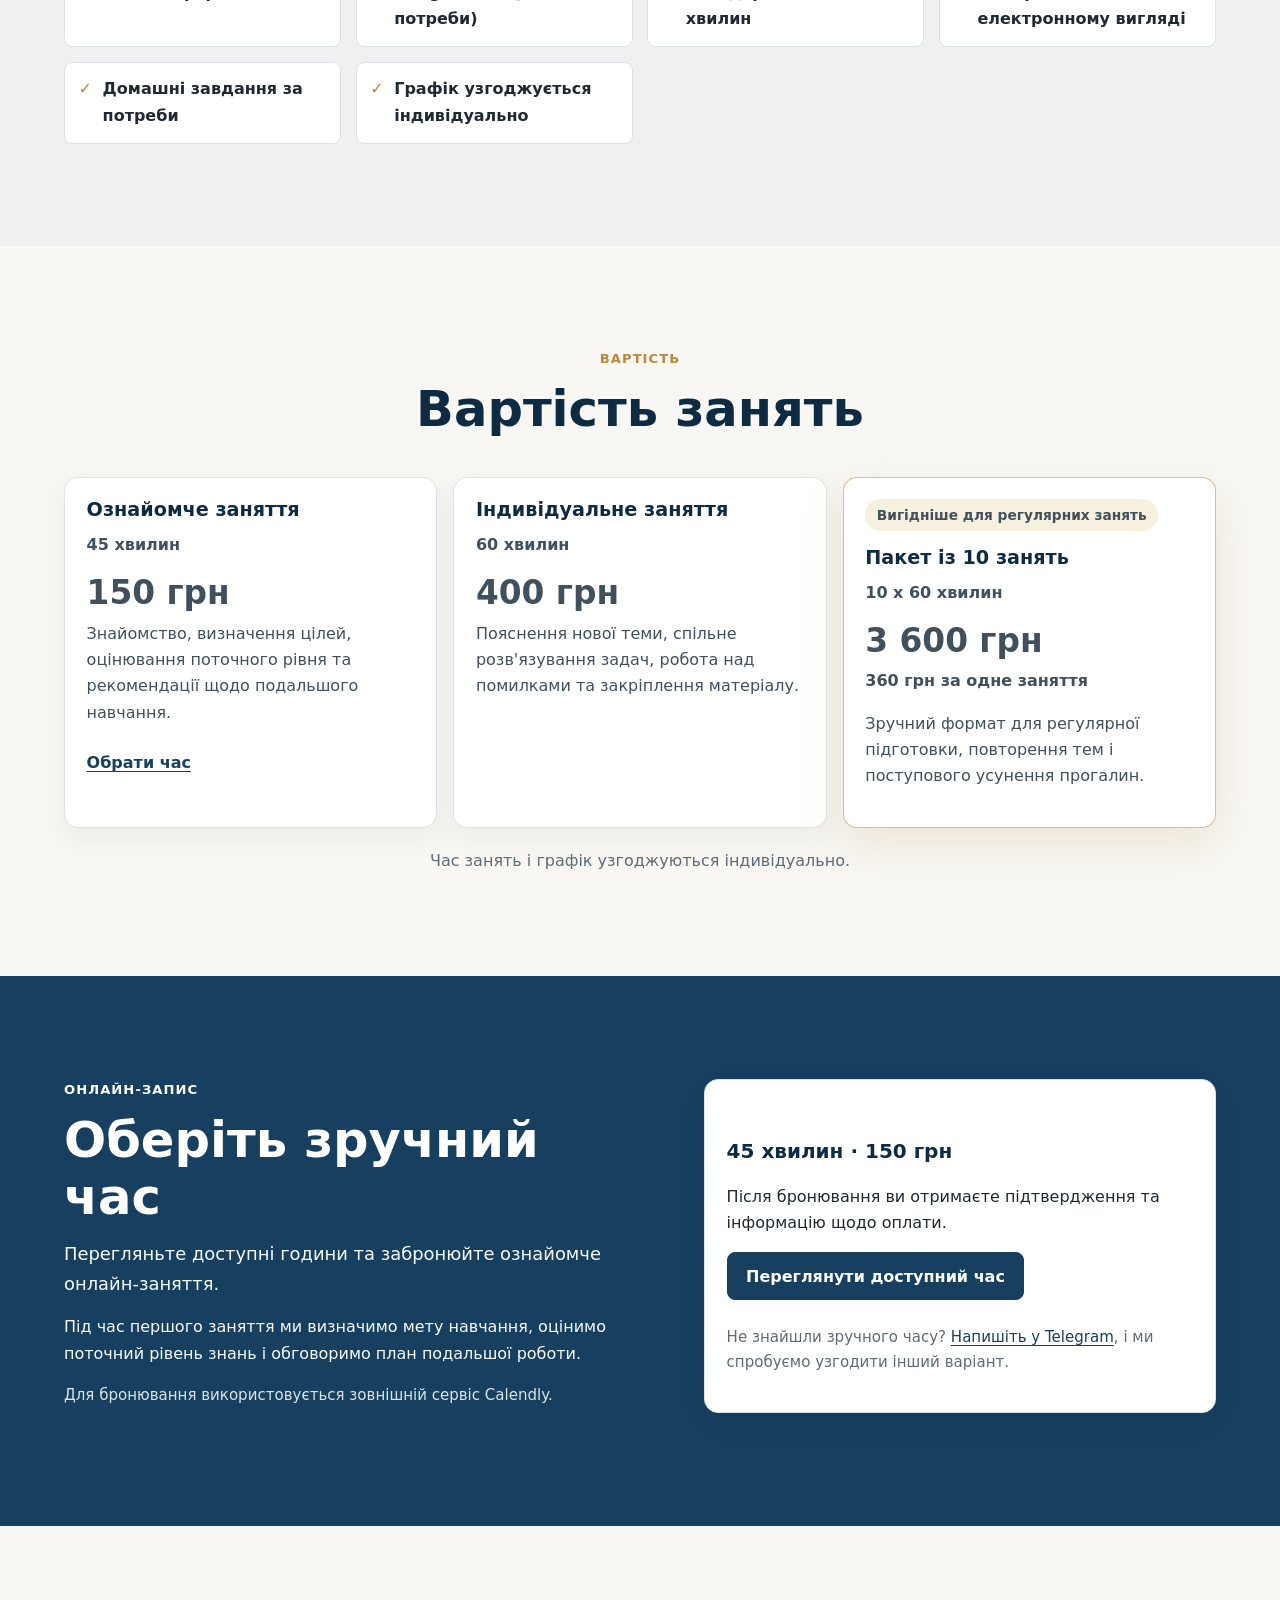
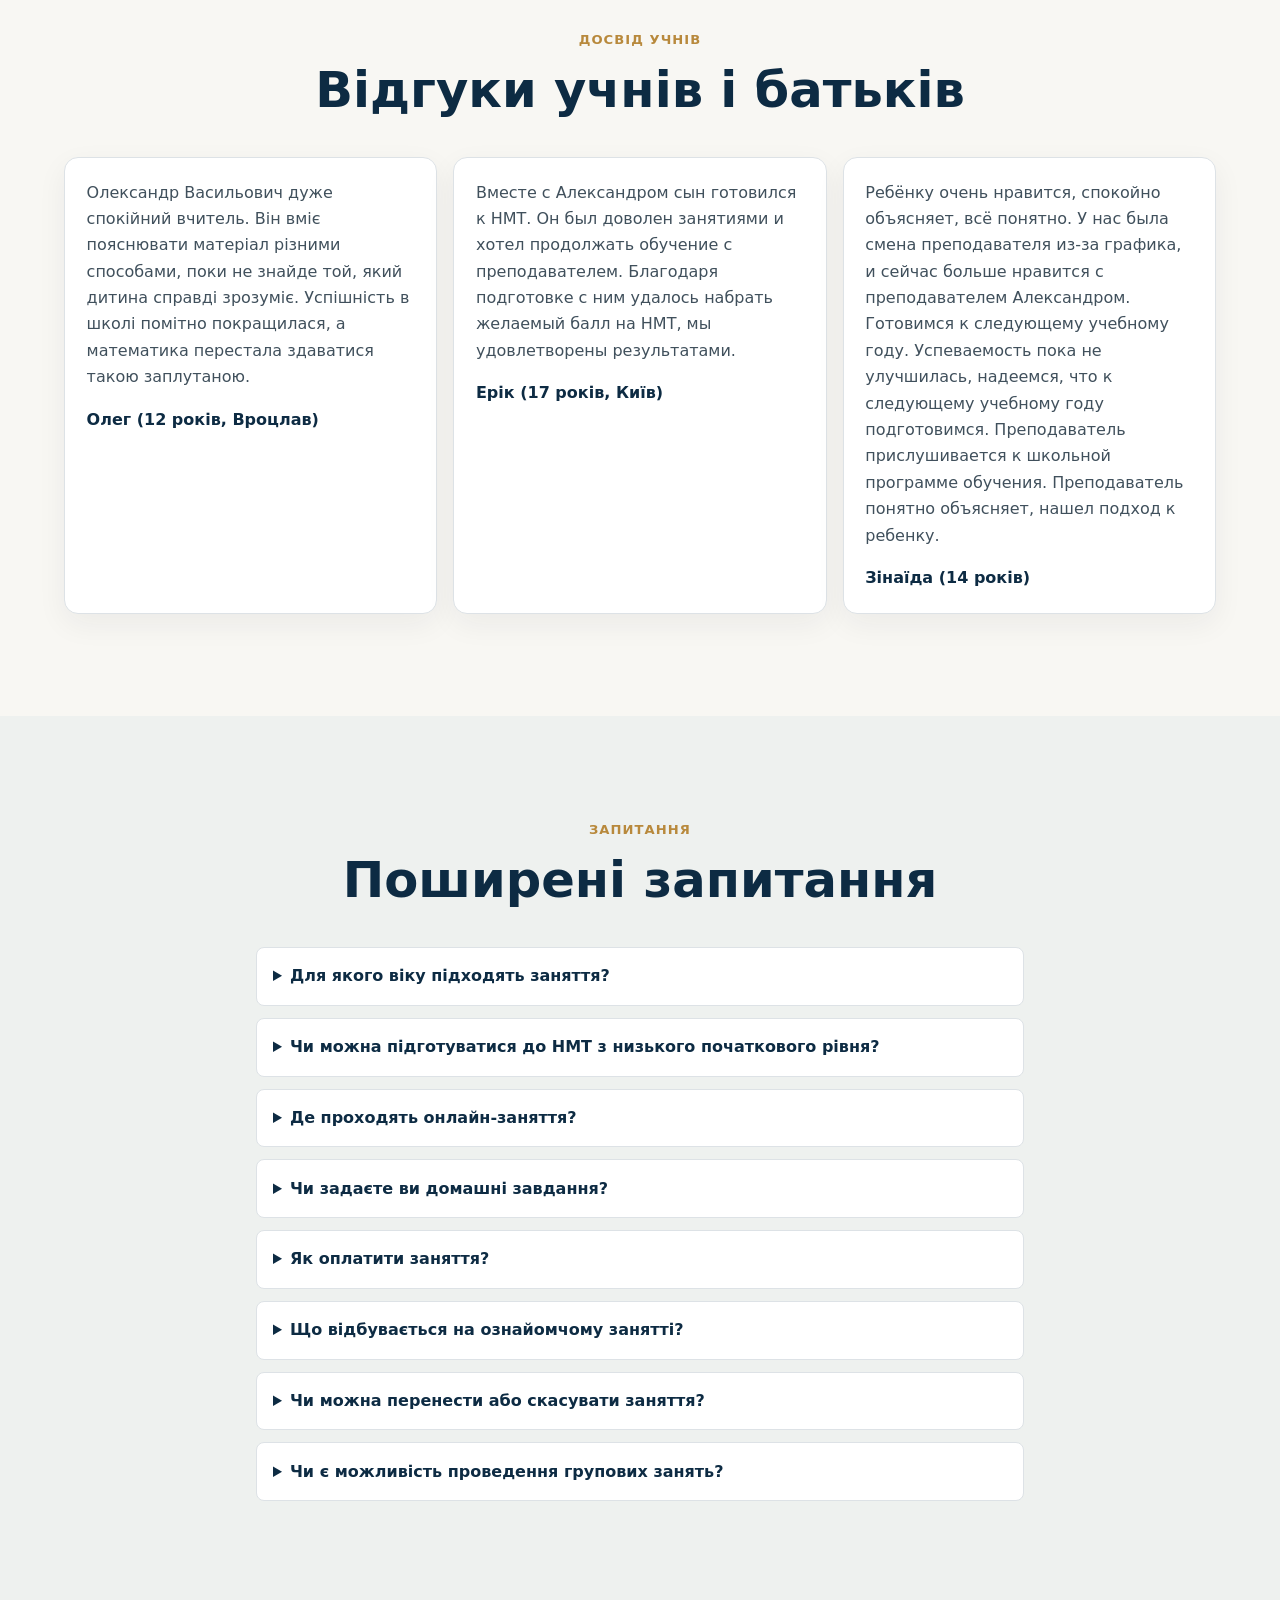
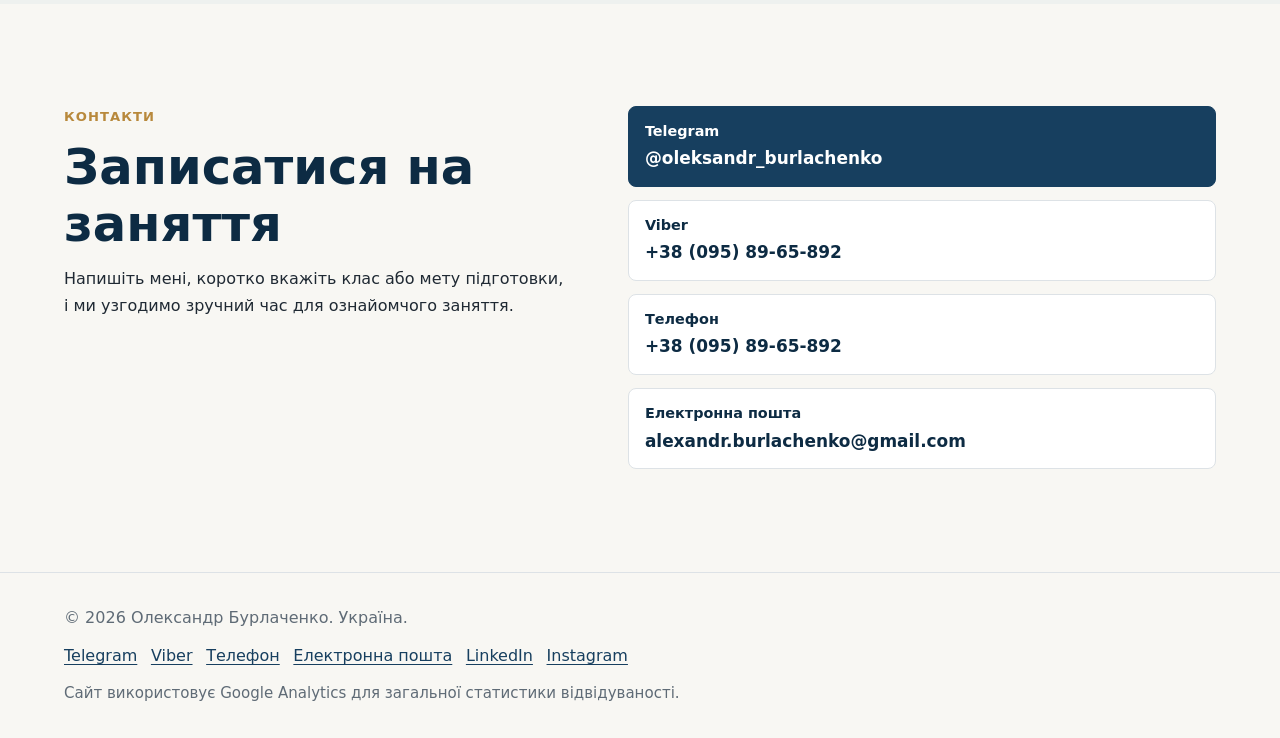
==== commit 05a6b429: "Deploy website" ====
--- a/index.html
+++ b/index.html
@@ -1,4 +1,4 @@
 <!DOCTYPE html><html lang="uk"><head><meta charset="utf-8"><meta name="viewport" content="width=device-width, initial-scale=1"><title>Олександр Бурлаченко — онлайн-викладач математики</title><meta name="description" content="Онлайн-заняття з математики для учнів 5-11 класів і дорослих. Підготовка до НМТ та вступних іспитів, допомога зі шкільною програмою."><link rel="canonical" href="https://oleksandr.burlachenko.com/"><link rel="icon" href="/favicon.svg" type="image/svg+xml"><link rel="manifest" href="/site.webmanifest"><meta name="theme-color" content="#173f5f"><meta property="og:type" content="website"><meta property="og:title" content="Олександр Бурлаченко — онлайн-викладач математики"><meta property="og:description" content="Онлайн-заняття з математики для учнів 5-11 класів і дорослих. Підготовка до НМТ та вступних іспитів, допомога зі шкільною програмою."><meta property="og:url" content="https://oleksandr.burlachenko.com/"><meta property="og:image" content="https://oleksandr.burlachenko.com/images/og-image.webp"><meta property="og:locale" content="uk_UA"><meta name="twitter:card" content="summary_large_image"><meta name="twitter:title" content="Олександр Бурлаченко — онлайн-викладач математики"><meta name="twitter:description" content="Онлайн-заняття з математики для учнів 5-11 класів і дорослих. Підготовка до НМТ та вступних іспитів, допомога зі шкільною програмою."><meta name="twitter:image" content="https://oleksandr.burlachenko.com/images/og-image.webp"><script async src="https://www.googletagmanager.com/gtag/js?id=G-PFE939JR4S"></script><script>window.dataLayer = window.dataLayer || [];
 function gtag(){dataLayer.push(arguments);}
 gtag("js", new Date());
-gtag("config", "G-PFE939JR4S");</script><script type="application/ld+json">{"@context":"https://schema.org","@type":"Person","name":"Олександр Бурлаченко","jobTitle":"Онлайн-викладач математики","url":"https://oleksandr.burlachenko.com","image":"https://oleksandr.burlachenko.com/images/teacher-portrait.jpg","address":{"@type":"PostalAddress","addressCountry":"UA"},"sameAs":["https://t.me/oleksandr_burlachenko"]}</script><script type="application/ld+json">{"@context":"https://schema.org","@type":"Service","name":"Онлайн-заняття з математики","description":"Онлайн-заняття з математики для учнів 5-11 класів і дорослих. Підготовка до НМТ та вступних іспитів, допомога зі шкільною програмою.","provider":{"@type":"Person","name":"Олександр Бурлаченко"},"areaServed":"Україна","serviceType":"Онлайн-репетиторство з математики","offers":[{"@type":"Offer","name":"Ознайомче заняття","price":150,"priceCurrency":"UAH","description":"Знайомство, визначення цілей, оцінювання поточного рівня та рекомендації щодо подальшого навчання."},{"@type":"Offer","name":"Індивідуальне заняття","price":400,"priceCurrency":"UAH","description":"Пояснення нової теми, спільне розв'язування задач, робота над помилками та закріплення матеріалу."},{"@type":"Offer","name":"Пакет із 10 занять","price":3600,"priceCurrency":"UAH","description":"Зручний формат для регулярної підготовки, повторення тем і поступового усунення прогалин."}],"potentialAction":{"@type":"ReserveAction","target":"https://calendly.com/alexandr-burlachenko/45min","name":"Ознайомче заняття"}}</script><link rel="stylesheet" href="/_astro/BaseLayout.DnYz9kGp.css"></head><body><header class="site-header"><div class="container header-inner"><a class="brand" href="/" aria-label="Олександр Бурлаченко, головна сторінка"><span class="brand-mark" aria-hidden="true">∑</span><span>Олександр Бурлаченко</span></a><nav class="nav" aria-label="Основна навігація"><a href="#about">Про мене</a><a href="#audience">Кому я допомагаю</a><a href="#process">Як проходять заняття</a><a href="#pricing">Вартість</a><a href="#booking">Запис</a><a href="#contact">Контакти</a></nav><a class="button button-small" href="https://t.me/oleksandr_burlachenko" target="_blank" rel="noopener noreferrer">Написати</a></div></header><main><section class="hero section"><div class="container hero-grid"><div class="hero-copy"><p class="eyebrow">35+ років педагогічного досвіду</p><h1>Олександр Бурлаченко</h1><p class="lead">Викладач математики з багаторічним досвідом. Допомагаю школярам і дорослим зрозуміти математику, покращити знання та впевнено підготуватися до іспитів.</p><div class="hero-actions"><a class="button" href="#booking">Записатися на ознайомче заняття</a><a class="button button-secondary" href="#pricing">Переглянути вартість</a></div></div><figure class="portrait-wrap"><img src="/images/teacher-portrait.jpg" width="750" height="460" alt="Портрет викладача математики Олександр Бурлаченко" decoding="async" fetchpriority="high"></figure></div></section><section id="audience" class="section"><div class="container"><div class="section-heading"><p class="eyebrow">Напрями занять</p><h2>Кому я можу допомогти</h2></div><div class="card-grid"><article class="card"><h3>Учням 5-11 класів</h3><p>Допомога зі шкільною програмою, пояснення складних тем, підготовка до контрольних і самостійних робіт, усунення прогалин у знаннях та покращення оцінок.</p><ul class="tag-list" aria-label="Теми: Учням 5-11 класів"><li>арифметика</li><li>алгебра</li><li>геометрія</li><li>функції</li><li>рівняння</li><li>задачі</li></ul></article><article class="card"><h3>Підготовка до НМТ та вступних іспитів</h3><p>Системне повторення необхідних тем, розбір типових завдань, тренування на тестах та індивідуальний план підготовки відповідно до поточного рівня учня.</p><ul class="tag-list" aria-label="Теми: Підготовка до НМТ та вступних іспитів"><li>тести</li><li>типові завдання</li><li>план підготовки</li><li>повторення тем</li><li>робота над помилками</li></ul></article><article class="card"><h3>Дорослим</h3><p>Підготовка до вступних, професійних або кваліфікаційних іспитів, відновлення знань після тривалої перерви та пояснення математики у спокійному темпі.</p><ul class="tag-list" aria-label="Теми: Дорослим"><li>відновлення знань</li><li>індивідуальний темп</li><li>вступні іспити</li><li>практичні задачі</li></ul></article></div></div></section><section id="about" class="section section-muted"><div class="container two-column"><div class="section-heading left"><p class="eyebrow">Про викладача</p><h2>Про мене</h2></div><div class="prose"><p>Я багато років викладав математику в школі та працював з учнями різного рівня підготовки. У своїй роботі прагну не лише навчити розв&#39;язувати задачі, а й допомогти учневі зрозуміти логіку математики та повірити у власні сили.</p><p>Пояснюю матеріал спокійно, послідовно й доступною мовою. Темп і складність занять підбираю індивідуально.</p><ul class="check-list"><li>Досвід викладання математики у школі</li><li>Індивідуальна робота з учнями різного рівня</li><li>Підготовка до контрольних, НМТ та вступних іспитів</li></ul></div></div></section><section class="section"><div class="container"><div class="section-heading"><p class="eyebrow">Підхід</p><h2>Чому учням комфортно на заняттях</h2></div><ul class="benefit-grid"><li>Пояснення простими словами</li><li>Спокійна та доброзичлива атмосфера</li><li>Індивідуальний темп навчання</li><li>Системне усунення прогалин</li><li>Практика на реальних завданнях</li><li>Заняття українською мовою</li><li>Онлайн з будь-якого міста</li><li>Домашні завдання за потреби</li></ul></div></section><section id="process" class="section section-muted"><div class="container"><div class="section-heading"><p class="eyebrow">Формат роботи</p><h2>Як проходять заняття</h2></div><div class="steps"><article class="step"><span aria-hidden="true">1</span><h3>Знайомство та визначення мети</h3><p>Обговорюємо цілі, терміни, клас або рівень навчання та вимоги до іспиту.</p></article><article class="step"><span aria-hidden="true">2</span><h3>Оцінювання поточного рівня</h3><p>Виконуємо кілька діагностичних завдань, щоб побачити сильні сторони й прогалини.</p></article><article class="step"><span aria-hidden="true">3</span><h3>Індивідуальний план</h3><p>Складаємо реалістичний план навчання відповідно до потреб учня.</p></article><article class="step"><span aria-hidden="true">4</span><h3>Регулярні онлайн-заняття</h3><p>Пояснюємо новий матеріал, розв&#39;язуємо задачі, аналізуємо помилки та відстежуємо прогрес.</p></article></div><ul class="detail-list"><li>Онлайн-формат</li><li>Google Meet (Zoom за потреби)</li><li>Стандартне заняття 60 хвилин</li><li>Матеріали в електронному вигляді</li><li>Домашні завдання за потреби</li><li>Графік узгоджується індивідуально</li></ul></div></section><section id="pricing" class="section"><div class="container"><div class="section-heading"><p class="eyebrow">Вартість</p><h2>Вартість занять</h2></div><div class="pricing-grid"><article class="price-card"><h3>Ознайомче заняття</h3><p class="duration">45 хвилин</p><p class="price">150 грн</p><p>Знайомство, визначення цілей, оцінювання поточного рівня та рекомендації щодо подальшого навчання.</p><a class="text-link" href="#booking">Обрати час</a></article><article class="price-card"><h3>Індивідуальне заняття</h3><p class="duration">60 хвилин</p><p class="price">400 грн</p><p>Пояснення нової теми, спільне розв&#39;язування задач, робота над помилками та закріплення матеріалу.</p></article><article class="price-card highlighted"><p class="badge">Вигідніше для регулярних занять</p><h3>Пакет із 10 занять</h3><p class="duration">10 x 60 хвилин</p><p class="price">3 600 грн</p><p class="price-note">360 грн за одне заняття</p><p>Зручний формат для регулярної підготовки, повторення тем і поступового усунення прогалин.</p></article></div><p class="section-note">Час занять і графік узгоджуються індивідуально.</p></div></section><section id="booking" class="section section-accent"><div class="container booking-panel"><div><p class="eyebrow">Онлайн-запис</p><h2>Оберіть зручний час</h2><p class="lead-small">Перегляньте доступні години та забронюйте ознайомче онлайн-заняття.</p><p>Під час першого заняття ми визначимо мету навчання, оцінимо поточний рівень знань і обговоримо план подальшої роботи.</p><p class="privacy-note">Для бронювання використовується зовнішній сервіс Calendly.</p></div><div class="booking-card" data-calendly-booking><h3>Ознайомче заняття</h3><p class="booking-summary">45 хвилин · 150 грн</p><p>Після бронювання ви отримаєте підтвердження та інформацію щодо оплати.</p><a class="button" href="https://calendly.com/alexandr-burlachenko/45min" target="_blank" rel="noopener noreferrer" aria-label="Переглянути доступний час у Calendly, відкриється на новій сторінці">Переглянути доступний час<span class="sr-only"> — відкриється на новій сторінці</span></a><p class="fallback-contact"><br>Не знайшли зручного часу? <a href="https://t.me/oleksandr_burlachenko" target="_blank" rel="noopener noreferrer">Напишіть у Telegram</a>, і ми спробуємо узгодити інший варіант.</p></div></div></section><section class="section"><div class="container"><div class="section-heading"><p class="eyebrow">Досвід учнів</p><h2>Відгуки учнів і батьків</h2></div><div class="testimonial-grid"><blockquote class="testimonial"><p>Олександр Васильович дуже спокійний вчитель. Він вміє пояснювати матеріал різними способами, поки не знайде той, який дитина справді зрозуміє. Успішність в школі помітно покращилася, а математика перестала здаватися такою заплутаною.</p><footer>Олег (12 років, Вроцлав)</footer></blockquote><blockquote class="testimonial"><p>Вместе с Александром сын готовился к НМТ. Он был доволен занятиями и хотел продолжать обучение с преподавателем. Благодаря подготовке с ним удалось набрать желаемый балл на НМТ, мы удовлетворены результатами.</p><footer>Ерік (17 років, Київ)</footer></blockquote><blockquote class="testimonial"><p>Ребёнку очень нравится, спокойно объясняет, всё понятно. У нас была смена преподавателя из-за графика, и сейчас больше нравится с преподавателем Александром. Готовимся к следующему учебному году. Успеваемость пока не улучшилась, надеемся, что к следующему учебному году подготовимся. Преподаватель прислушивается к школьной программе обучения. Преподаватель понятно объясняет, нашел подход к ребенку.</p><footer>Зінаїда (14 років)</footer></blockquote></div></div></section><section class="section section-muted"><div class="container narrow"><div class="section-heading"><p class="eyebrow">Запитання</p><h2>Поширені запитання</h2></div><div class="faq-list"><details><summary>Для якого віку підходять заняття?</summary><p>Заняття підходять для учнів 5-11 класів, абітурієнтів і дорослих, яким потрібно відновити або систематизувати знання з математики.</p></details><details><summary>Чи можна підготуватися до НМТ з низького початкового рівня?</summary><p>Так, але план і темп підготовки залежать від поточного рівня, часу до іспиту та регулярності занять. На ознайомчому занятті ми визначимо реалістичний маршрут.</p></details><details><summary>Де проходять онлайн-заняття?</summary><p>Заняття проходять онлайн через узгоджену платформу відеозв&#39;язку (Google Meet або Zoom). Матеріали та завдання надсилаються в електронному вигляді.</p></details><details><summary>Чи задаєте ви домашні завдання?</summary><p>Так, за потреби. Домашні завдання допомагають закріпити матеріал, але їхній обсяг підбирається індивідуально.</p></details><details><summary>Як оплатити заняття?</summary><p>Інформація для оплати надсилається після підтвердження заняття. Онлайн-оплата на сайті наразі не використовується.</p></details><details><summary>Що відбувається на ознайомчому занятті?</summary><p>Ми обговорюємо мету навчання, виконуємо кілька діагностичних завдань, визначаємо сильні сторони й прогалини та домовляємося про подальший план.</p></details><details><summary>Чи можна перенести або скасувати заняття?</summary><p>Так. Будь ласка, повідомте про перенесення або скасування якомога раніше, бажано не пізніше ніж за 6 годин до початку заняття.</p></details><details><summary>Чи є можливість проведення групових занять?</summary><p>Так. Будь-ласка пишіть на пошту або в Телеграм, щоб домовитися.</p></details></div></div></section><section id="contact" class="section"><div class="container contact-panel"><div><p class="eyebrow">Контакти</p><h2>Записатися на заняття</h2><p>Напишіть мені, коротко вкажіть клас або мету підготовки, і ми узгодимо зручний час для ознайомчого заняття.</p></div><div class="contact-actions" aria-label="Способи зв'язку"><a class="contact-link primary" href="https://t.me/oleksandr_burlachenko" target="_blank" rel="noopener noreferrer"><span>Telegram</span><strong>@oleksandr_burlachenko</strong></a><a class="contact-link" href="viber://chat?number=%2B380958965892"><span>Viber</span><strong>+38 (095) 89-65-892</strong></a><a class="contact-link" href="tel:+380958965892"><span>Телефон</span><strong>+38 (095) 89-65-892</strong></a><a class="contact-link" href="mailto:alexandr.burlachenko+lessons@gmail.com"><span>Електронна пошта</span><strong>alexandr.burlachenko@gmail.com</strong></a></div></div></section></main><footer class="site-footer"><div class="container footer-inner"><p>© 2026 Олександр Бурлаченко. Україна.</p><nav aria-label="Контакти у футері"><a href="https://t.me/oleksandr_burlachenko" target="_blank" rel="noopener noreferrer">Telegram</a><a href="viber://chat?number=%2B380958965892">Viber</a><a href="tel:+380958965892">Телефон</a><a href="mailto:alexandr.burlachenko+lessons@gmail.com">Електронна пошта</a><a href="https://www.linkedin.com/in/teacher-oleksandr-burlachenko/" target="_blank" rel="noopener noreferrer">LinkedIn</a></nav><p class="privacy-note">Сайт використовує Google Analytics для загальної статистики відвідуваності.</p></div></footer></body></html>+gtag("config", "G-PFE939JR4S");</script><script type="application/ld+json">{"@context":"https://schema.org","@type":"Person","name":"Олександр Бурлаченко","jobTitle":"Онлайн-викладач математики","url":"https://oleksandr.burlachenko.com","image":"https://oleksandr.burlachenko.com/images/teacher-portrait.jpg","address":{"@type":"PostalAddress","addressCountry":"UA"},"sameAs":["https://t.me/oleksandr_burlachenko"]}</script><script type="application/ld+json">{"@context":"https://schema.org","@type":"Service","name":"Онлайн-заняття з математики","description":"Онлайн-заняття з математики для учнів 5-11 класів і дорослих. Підготовка до НМТ та вступних іспитів, допомога зі шкільною програмою.","provider":{"@type":"Person","name":"Олександр Бурлаченко"},"areaServed":"Україна","serviceType":"Онлайн-репетиторство з математики","offers":[{"@type":"Offer","name":"Ознайомче заняття","price":150,"priceCurrency":"UAH","description":"Знайомство, визначення цілей, оцінювання поточного рівня та рекомендації щодо подальшого навчання."},{"@type":"Offer","name":"Індивідуальне заняття","price":400,"priceCurrency":"UAH","description":"Пояснення нової теми, спільне розв'язування задач, робота над помилками та закріплення матеріалу."},{"@type":"Offer","name":"Пакет із 10 занять","price":3600,"priceCurrency":"UAH","description":"Зручний формат для регулярної підготовки, повторення тем і поступового усунення прогалин."}],"potentialAction":{"@type":"ReserveAction","target":"https://calendly.com/alexandr-burlachenko/45min","name":"Ознайомче заняття"}}</script><link rel="stylesheet" href="/_astro/BaseLayout.DnYz9kGp.css"></head><body><header class="site-header"><div class="container header-inner"><a class="brand" href="/" aria-label="Олександр Бурлаченко, головна сторінка"><span class="brand-mark" aria-hidden="true">∑</span><span>Олександр Бурлаченко</span></a><nav class="nav" aria-label="Основна навігація"><a href="#about">Про мене</a><a href="#audience">Кому я допомагаю</a><a href="#process">Як проходять заняття</a><a href="#pricing">Вартість</a><a href="#booking">Запис</a><a href="#contact">Контакти</a></nav><a class="button button-small" href="https://t.me/oleksandr_burlachenko" target="_blank" rel="noopener noreferrer">Написати</a></div></header><main><section class="hero section"><div class="container hero-grid"><div class="hero-copy"><p class="eyebrow">35+ років педагогічного досвіду</p><h1>Олександр Бурлаченко</h1><p class="lead">Викладач математики з багаторічним досвідом. Допомагаю школярам і дорослим зрозуміти математику, покращити знання та впевнено підготуватися до іспитів.</p><div class="hero-actions"><a class="button" href="#booking">Записатися на ознайомче заняття</a><a class="button button-secondary" href="#pricing">Переглянути вартість</a></div></div><figure class="portrait-wrap"><img src="/images/teacher-portrait.jpg" width="750" height="460" alt="Портрет викладача математики Олександр Бурлаченко" decoding="async" fetchpriority="high"></figure></div></section><section id="audience" class="section"><div class="container"><div class="section-heading"><p class="eyebrow">Напрями занять</p><h2>Кому я можу допомогти</h2></div><div class="card-grid"><article class="card"><h3>Учням 5-11 класів</h3><p>Допомога зі шкільною програмою, пояснення складних тем, підготовка до контрольних і самостійних робіт, усунення прогалин у знаннях та покращення оцінок.</p><ul class="tag-list" aria-label="Теми: Учням 5-11 класів"><li>арифметика</li><li>алгебра</li><li>геометрія</li><li>функції</li><li>рівняння</li><li>задачі</li></ul></article><article class="card"><h3>Підготовка до НМТ та вступних іспитів</h3><p>Системне повторення необхідних тем, розбір типових завдань, тренування на тестах та індивідуальний план підготовки відповідно до поточного рівня учня.</p><ul class="tag-list" aria-label="Теми: Підготовка до НМТ та вступних іспитів"><li>тести</li><li>типові завдання</li><li>план підготовки</li><li>повторення тем</li><li>робота над помилками</li></ul></article><article class="card"><h3>Дорослим</h3><p>Підготовка до вступних, професійних або кваліфікаційних іспитів, відновлення знань після тривалої перерви та пояснення математики у спокійному темпі.</p><ul class="tag-list" aria-label="Теми: Дорослим"><li>відновлення знань</li><li>індивідуальний темп</li><li>вступні іспити</li><li>практичні задачі</li></ul></article></div></div></section><section id="about" class="section section-muted"><div class="container two-column"><div class="section-heading left"><p class="eyebrow">Про викладача</p><h2>Про мене</h2></div><div class="prose"><p>Я багато років викладав математику в школі та працював з учнями різного рівня підготовки. У своїй роботі прагну не лише навчити розв&#39;язувати задачі, а й допомогти учневі зрозуміти логіку математики та повірити у власні сили.</p><p>Пояснюю матеріал спокійно, послідовно й доступною мовою. Темп і складність занять підбираю індивідуально.</p><ul class="check-list"><li>Досвід викладання математики у школі</li><li>Індивідуальна робота з учнями різного рівня</li><li>Підготовка до контрольних, НМТ та вступних іспитів</li></ul></div></div></section><section class="section"><div class="container"><div class="section-heading"><p class="eyebrow">Підхід</p><h2>Чому учням комфортно на заняттях</h2></div><ul class="benefit-grid"><li>Пояснення простими словами</li><li>Спокійна та доброзичлива атмосфера</li><li>Індивідуальний темп навчання</li><li>Системне усунення прогалин</li><li>Практика на реальних завданнях</li><li>Заняття українською мовою</li><li>Онлайн з будь-якого міста</li><li>Домашні завдання за потреби</li></ul></div></section><section id="process" class="section section-muted"><div class="container"><div class="section-heading"><p class="eyebrow">Формат роботи</p><h2>Як проходять заняття</h2></div><div class="steps"><article class="step"><span aria-hidden="true">1</span><h3>Знайомство та визначення мети</h3><p>Обговорюємо цілі, терміни, клас або рівень навчання та вимоги до іспиту.</p></article><article class="step"><span aria-hidden="true">2</span><h3>Оцінювання поточного рівня</h3><p>Виконуємо кілька діагностичних завдань, щоб побачити сильні сторони й прогалини.</p></article><article class="step"><span aria-hidden="true">3</span><h3>Індивідуальний план</h3><p>Складаємо реалістичний план навчання відповідно до потреб учня.</p></article><article class="step"><span aria-hidden="true">4</span><h3>Регулярні онлайн-заняття</h3><p>Пояснюємо новий матеріал, розв&#39;язуємо задачі, аналізуємо помилки та відстежуємо прогрес.</p></article></div><ul class="detail-list"><li>Онлайн-формат</li><li>Google Meet (Zoom за потреби)</li><li>Стандартне заняття 60 хвилин</li><li>Матеріали в електронному вигляді</li><li>Домашні завдання за потреби</li><li>Графік узгоджується індивідуально</li></ul></div></section><section id="pricing" class="section"><div class="container"><div class="section-heading"><p class="eyebrow">Вартість</p><h2>Вартість занять</h2></div><div class="pricing-grid"><article class="price-card"><h3>Ознайомче заняття</h3><p class="duration">45 хвилин</p><p class="price">150 грн</p><p>Знайомство, визначення цілей, оцінювання поточного рівня та рекомендації щодо подальшого навчання.</p><a class="text-link" href="#booking">Обрати час</a></article><article class="price-card"><h3>Індивідуальне заняття</h3><p class="duration">60 хвилин</p><p class="price">400 грн</p><p>Пояснення нової теми, спільне розв&#39;язування задач, робота над помилками та закріплення матеріалу.</p></article><article class="price-card highlighted"><p class="badge">Вигідніше для регулярних занять</p><h3>Пакет із 10 занять</h3><p class="duration">10 x 60 хвилин</p><p class="price">3 600 грн</p><p class="price-note">360 грн за одне заняття</p><p>Зручний формат для регулярної підготовки, повторення тем і поступового усунення прогалин.</p></article></div><p class="section-note">Час занять і графік узгоджуються індивідуально.</p></div></section><section id="booking" class="section section-accent"><div class="container booking-panel"><div><p class="eyebrow">Онлайн-запис</p><h2>Оберіть зручний час</h2><p class="lead-small">Перегляньте доступні години та забронюйте ознайомче онлайн-заняття.</p><p>Під час першого заняття ми визначимо мету навчання, оцінимо поточний рівень знань і обговоримо план подальшої роботи.</p><p class="privacy-note">Для бронювання використовується зовнішній сервіс Calendly.</p></div><div class="booking-card" data-calendly-booking><h3>Ознайомче заняття</h3><p class="booking-summary">45 хвилин · 150 грн</p><p>Після бронювання ви отримаєте підтвердження та інформацію щодо оплати.</p><a class="button" href="https://calendly.com/alexandr-burlachenko/45min" target="_blank" rel="noopener noreferrer" aria-label="Переглянути доступний час у Calendly, відкриється на новій сторінці">Переглянути доступний час<span class="sr-only"> — відкриється на новій сторінці</span></a><p class="fallback-contact"><br>Не знайшли зручного часу? <a href="https://t.me/oleksandr_burlachenko" target="_blank" rel="noopener noreferrer">Напишіть у Telegram</a>, і ми спробуємо узгодити інший варіант.</p></div></div></section><section class="section"><div class="container"><div class="section-heading"><p class="eyebrow">Досвід учнів</p><h2>Відгуки учнів і батьків</h2></div><div class="testimonial-grid"><blockquote class="testimonial"><p>Олександр Васильович дуже спокійний вчитель. Він вміє пояснювати матеріал різними способами, поки не знайде той, який дитина справді зрозуміє. Успішність в школі помітно покращилася, а математика перестала здаватися такою заплутаною.</p><footer>Олег (12 років, Вроцлав)</footer></blockquote><blockquote class="testimonial"><p>Вместе с Александром сын готовился к НМТ. Он был доволен занятиями и хотел продолжать обучение с преподавателем. Благодаря подготовке с ним удалось набрать желаемый балл на НМТ, мы удовлетворены результатами.</p><footer>Ерік (17 років, Київ)</footer></blockquote><blockquote class="testimonial"><p>Ребёнку очень нравится, спокойно объясняет, всё понятно. У нас была смена преподавателя из-за графика, и сейчас больше нравится с преподавателем Александром. Готовимся к следующему учебному году. Успеваемость пока не улучшилась, надеемся, что к следующему учебному году подготовимся. Преподаватель прислушивается к школьной программе обучения. Преподаватель понятно объясняет, нашел подход к ребенку.</p><footer>Зінаїда (14 років)</footer></blockquote></div></div></section><section class="section section-muted"><div class="container narrow"><div class="section-heading"><p class="eyebrow">Запитання</p><h2>Поширені запитання</h2></div><div class="faq-list"><details><summary>Для якого віку підходять заняття?</summary><p>Заняття підходять для учнів 5-11 класів, абітурієнтів і дорослих, яким потрібно відновити або систематизувати знання з математики.</p></details><details><summary>Чи можна підготуватися до НМТ з низького початкового рівня?</summary><p>Так, але план і темп підготовки залежать від поточного рівня, часу до іспиту та регулярності занять. На ознайомчому занятті ми визначимо реалістичний маршрут.</p></details><details><summary>Де проходять онлайн-заняття?</summary><p>Заняття проходять онлайн через узгоджену платформу відеозв&#39;язку (Google Meet або Zoom). Матеріали та завдання надсилаються в електронному вигляді.</p></details><details><summary>Чи задаєте ви домашні завдання?</summary><p>Так, за потреби. Домашні завдання допомагають закріпити матеріал, але їхній обсяг підбирається індивідуально.</p></details><details><summary>Як оплатити заняття?</summary><p>Інформація для оплати надсилається після підтвердження заняття. Онлайн-оплата на сайті наразі не використовується.</p></details><details><summary>Що відбувається на ознайомчому занятті?</summary><p>Ми обговорюємо мету навчання, виконуємо кілька діагностичних завдань, визначаємо сильні сторони й прогалини та домовляємося про подальший план.</p></details><details><summary>Чи можна перенести або скасувати заняття?</summary><p>Так. Будь ласка, повідомте про перенесення або скасування якомога раніше, бажано не пізніше ніж за 6 годин до початку заняття.</p></details><details><summary>Чи є можливість проведення групових занять?</summary><p>Так. Будь-ласка пишіть на пошту або в Телеграм, щоб домовитися.</p></details></div></div></section><section id="contact" class="section"><div class="container contact-panel"><div><p class="eyebrow">Контакти</p><h2>Записатися на заняття</h2><p>Напишіть мені, коротко вкажіть клас або мету підготовки, і ми узгодимо зручний час для ознайомчого заняття.</p></div><div class="contact-actions" aria-label="Способи зв'язку"><a class="contact-link primary" href="https://t.me/oleksandr_burlachenko" target="_blank" rel="noopener noreferrer"><span>Telegram</span><strong>@oleksandr_burlachenko</strong></a><a class="contact-link" href="viber://chat?number=%2B380958965892"><span>Viber</span><strong>+38 (095) 89-65-892</strong></a><a class="contact-link" href="tel:+380958965892"><span>Телефон</span><strong>+38 (095) 89-65-892</strong></a><a class="contact-link" href="mailto:alexandr.burlachenko+lessons@gmail.com"><span>Електронна пошта</span><strong>alexandr.burlachenko@gmail.com</strong></a></div></div></section></main><footer class="site-footer"><div class="container footer-inner"><p>© 2026 Олександр Бурлаченко. Україна.</p><nav aria-label="Контакти у футері"><a href="https://t.me/oleksandr_burlachenko" target="_blank" rel="noopener noreferrer">Telegram</a><a href="viber://chat?number=%2B380958965892">Viber</a><a href="tel:+380958965892">Телефон</a><a href="mailto:alexandr.burlachenko+lessons@gmail.com">Електронна пошта</a><a href="https://www.linkedin.com/in/teacher-oleksandr-burlachenko/" target="_blank" rel="noopener noreferrer">LinkedIn</a><a href="https://www.instagram.com/burlachenkoalexandr/" target="_blank" rel="noopener noreferrer">Instagram</a></nav><p class="privacy-note">Сайт використовує Google Analytics для загальної статистики відвідуваності.</p></div></footer></body></html>
